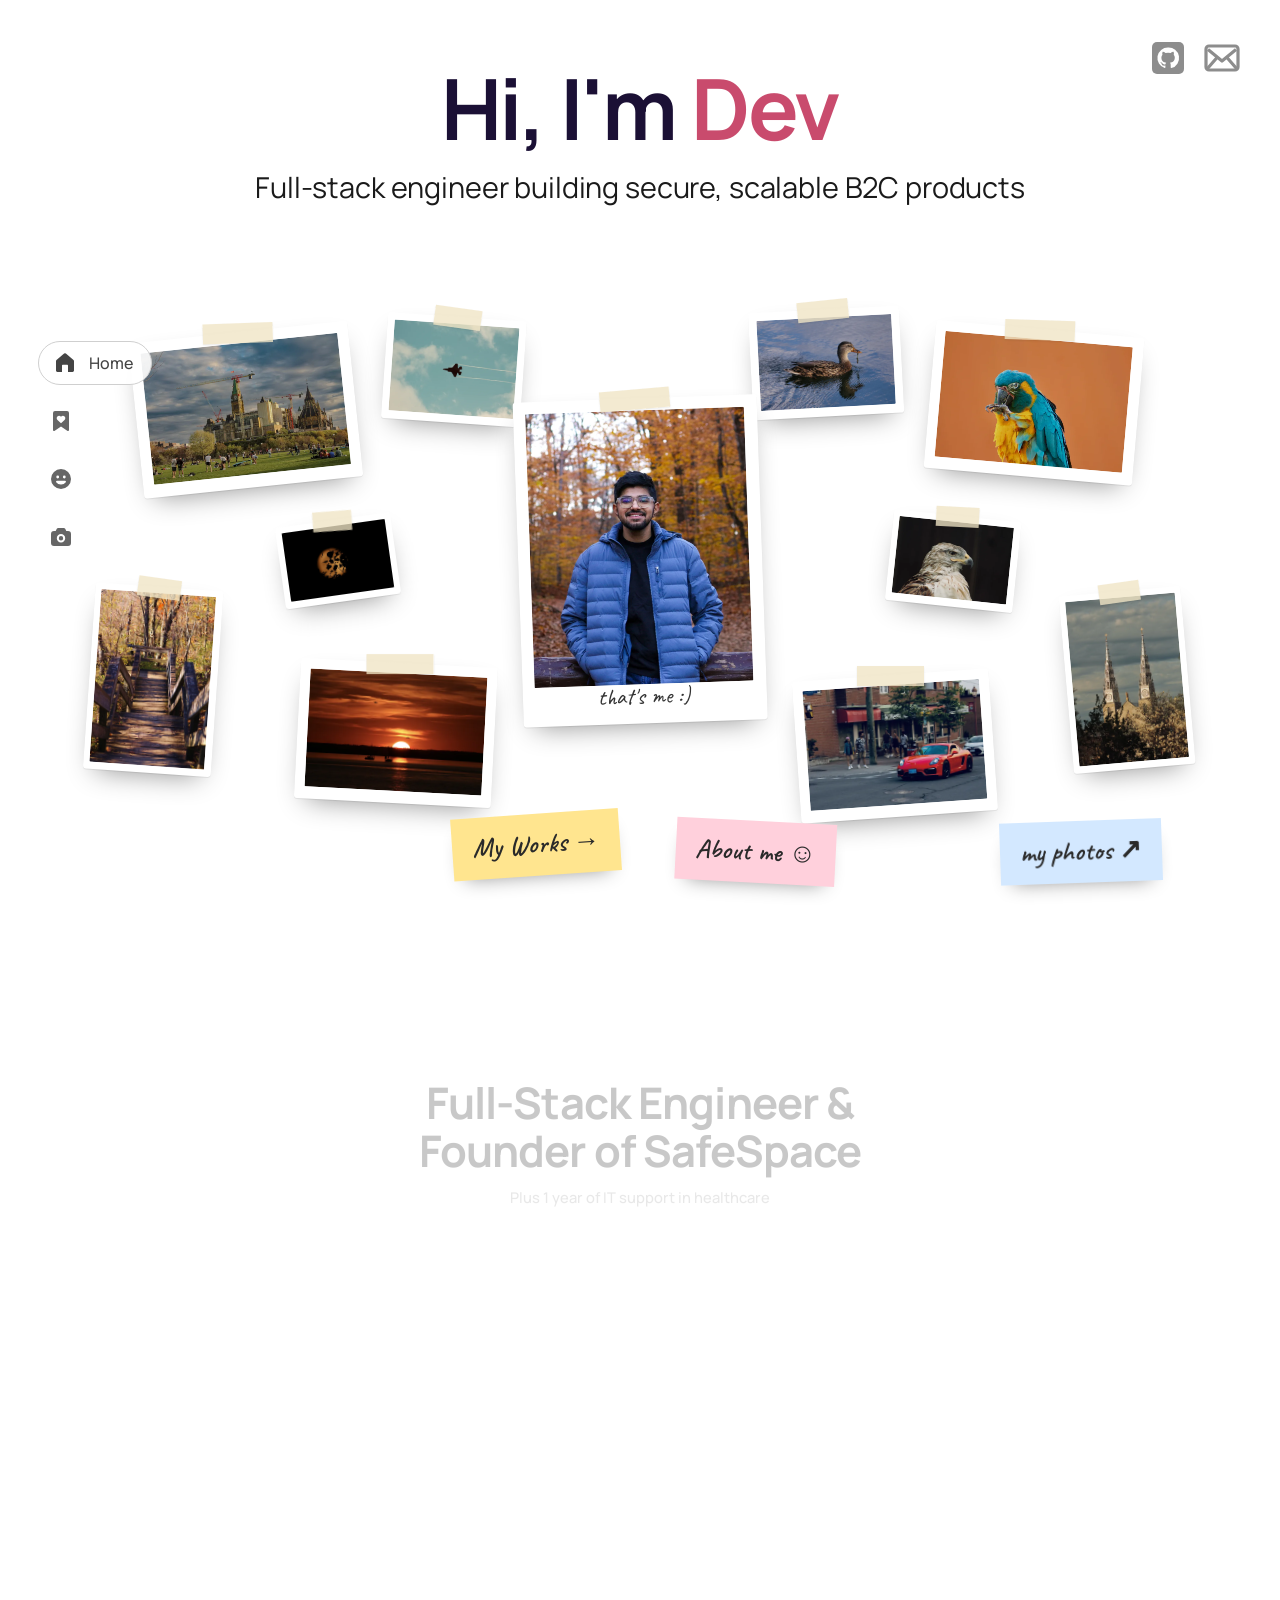
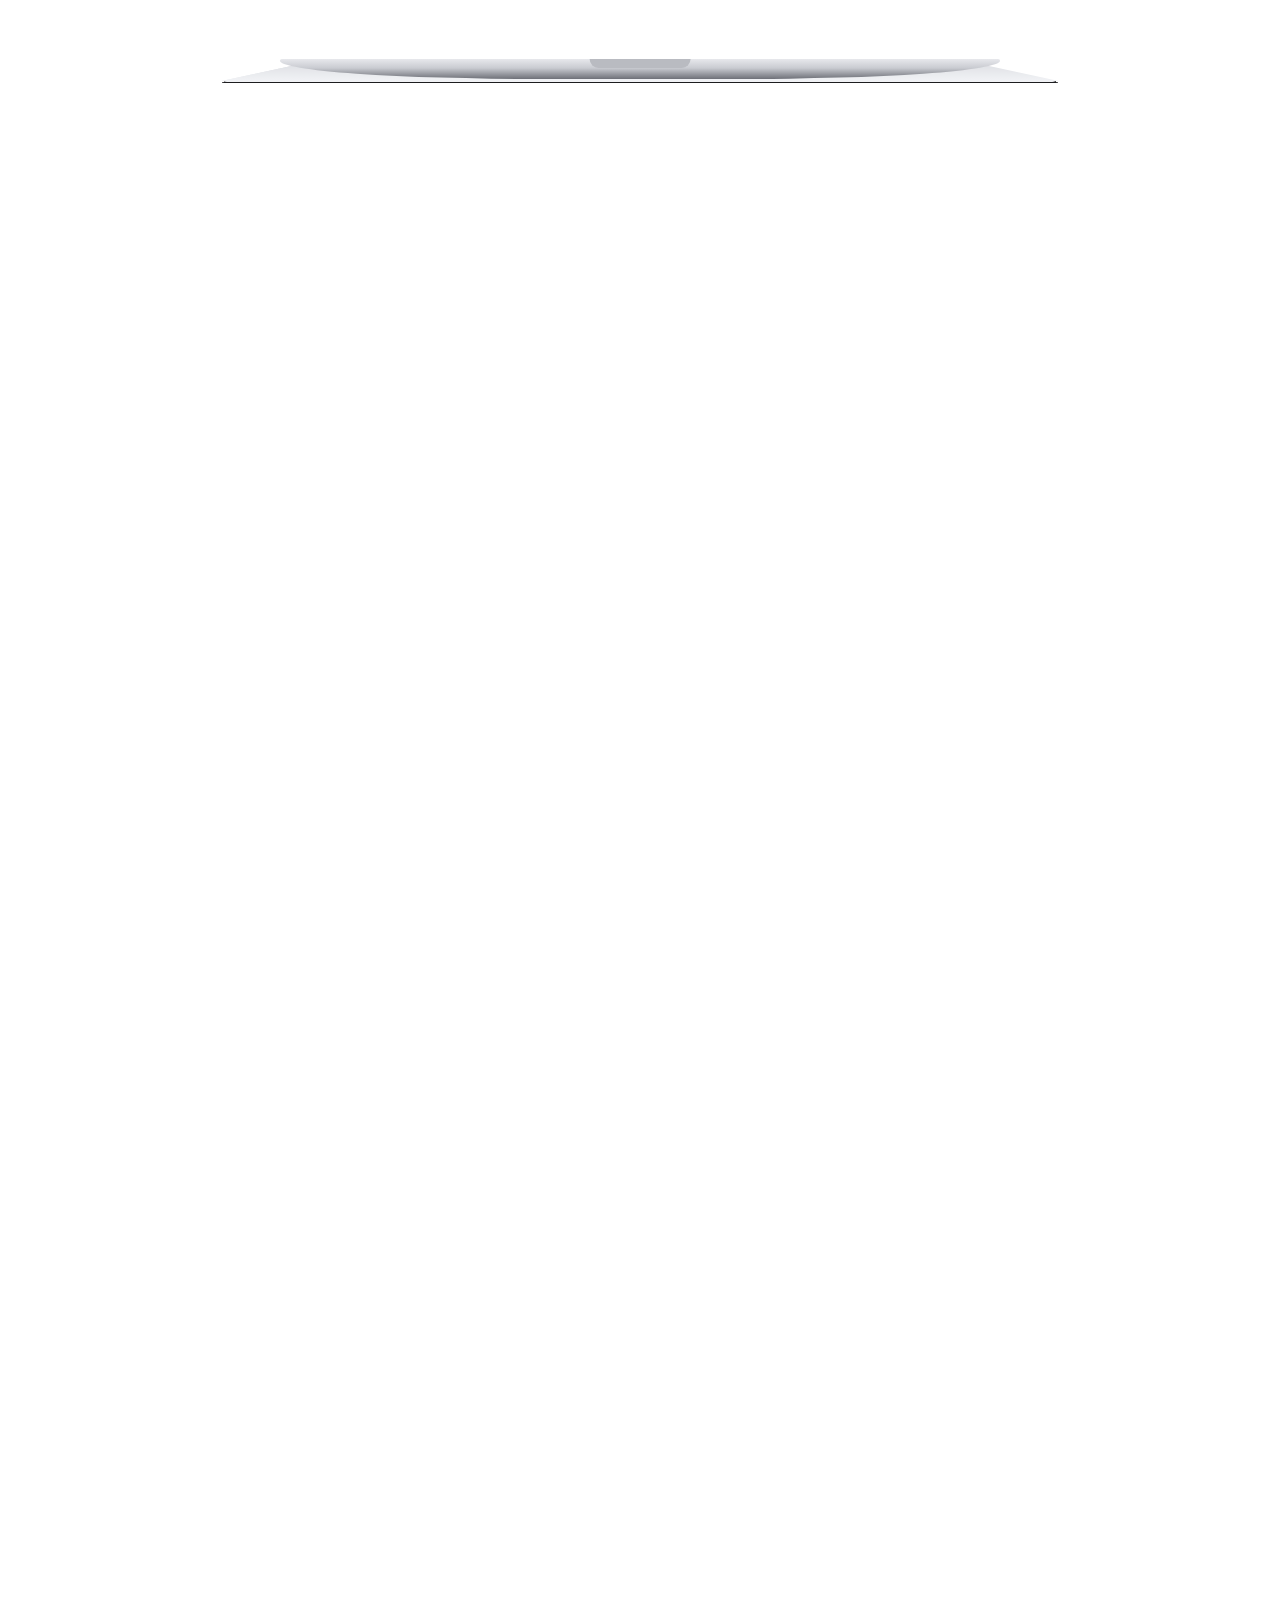
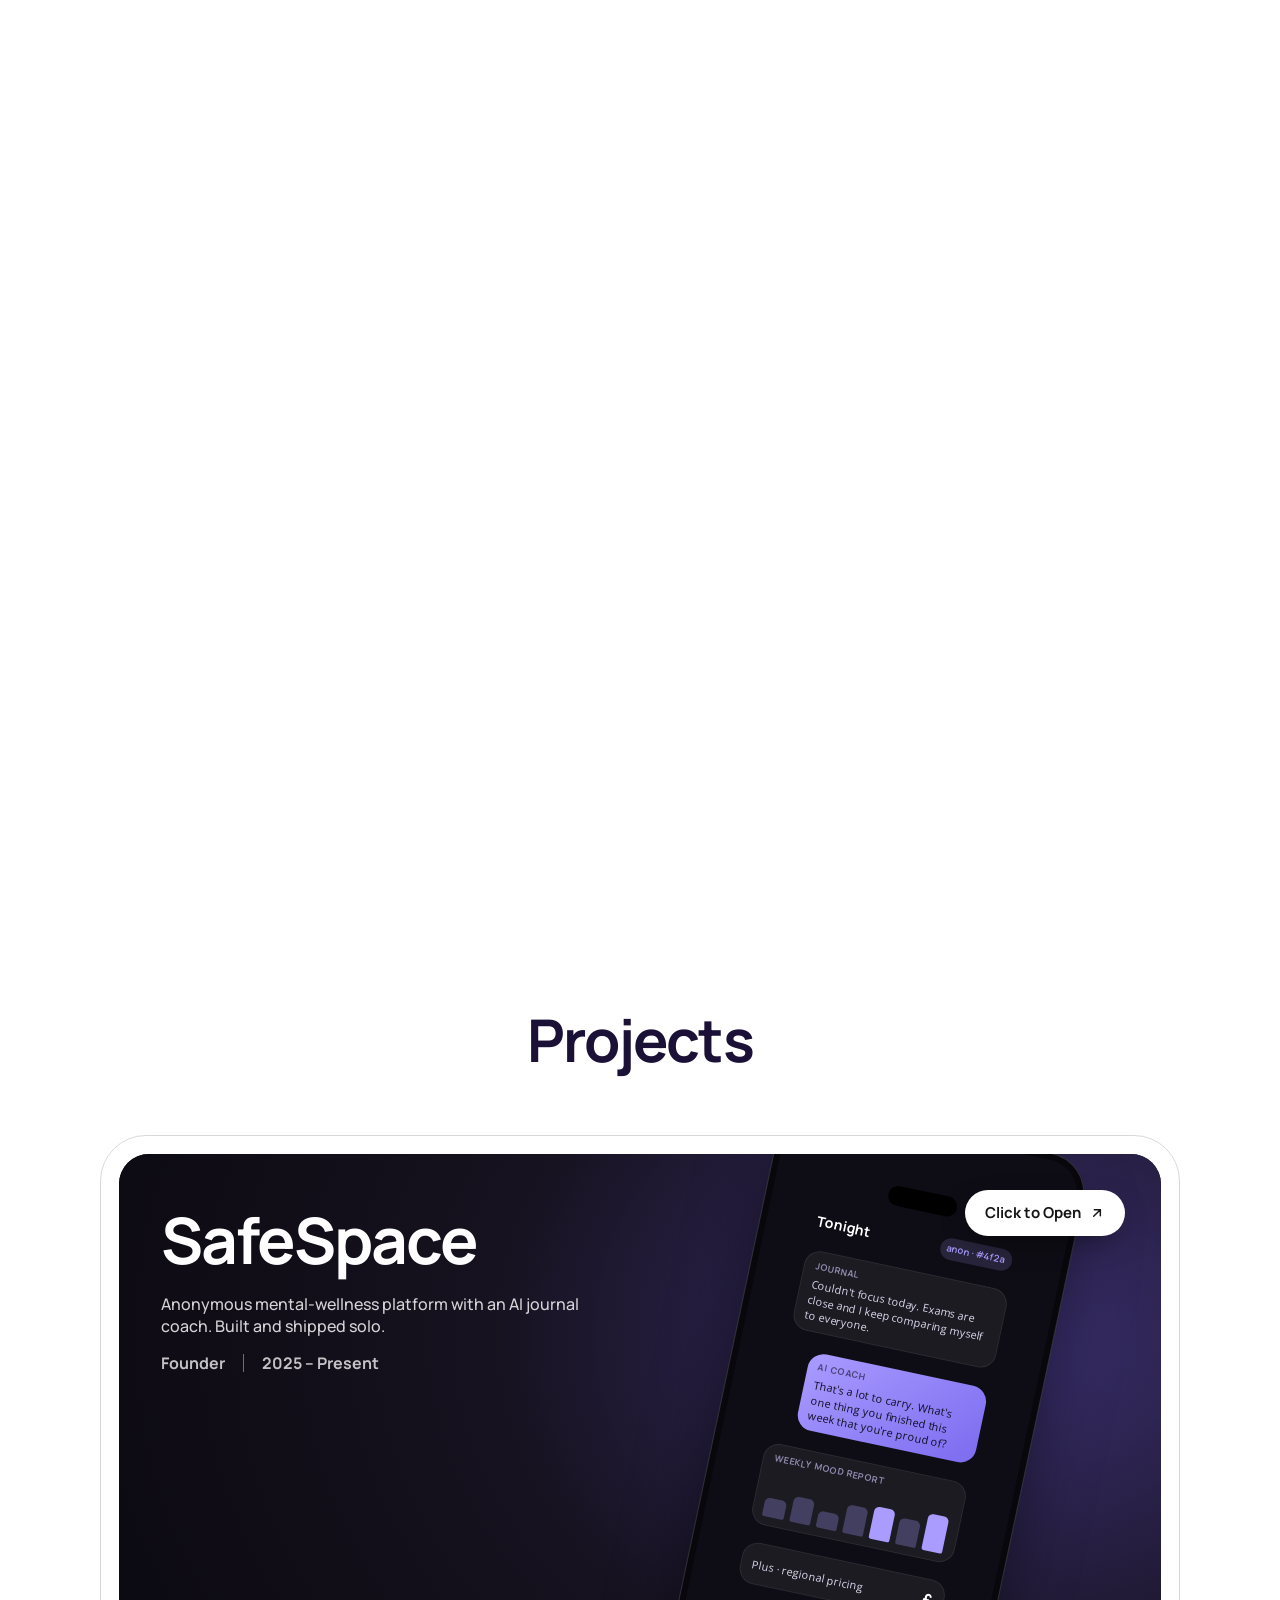
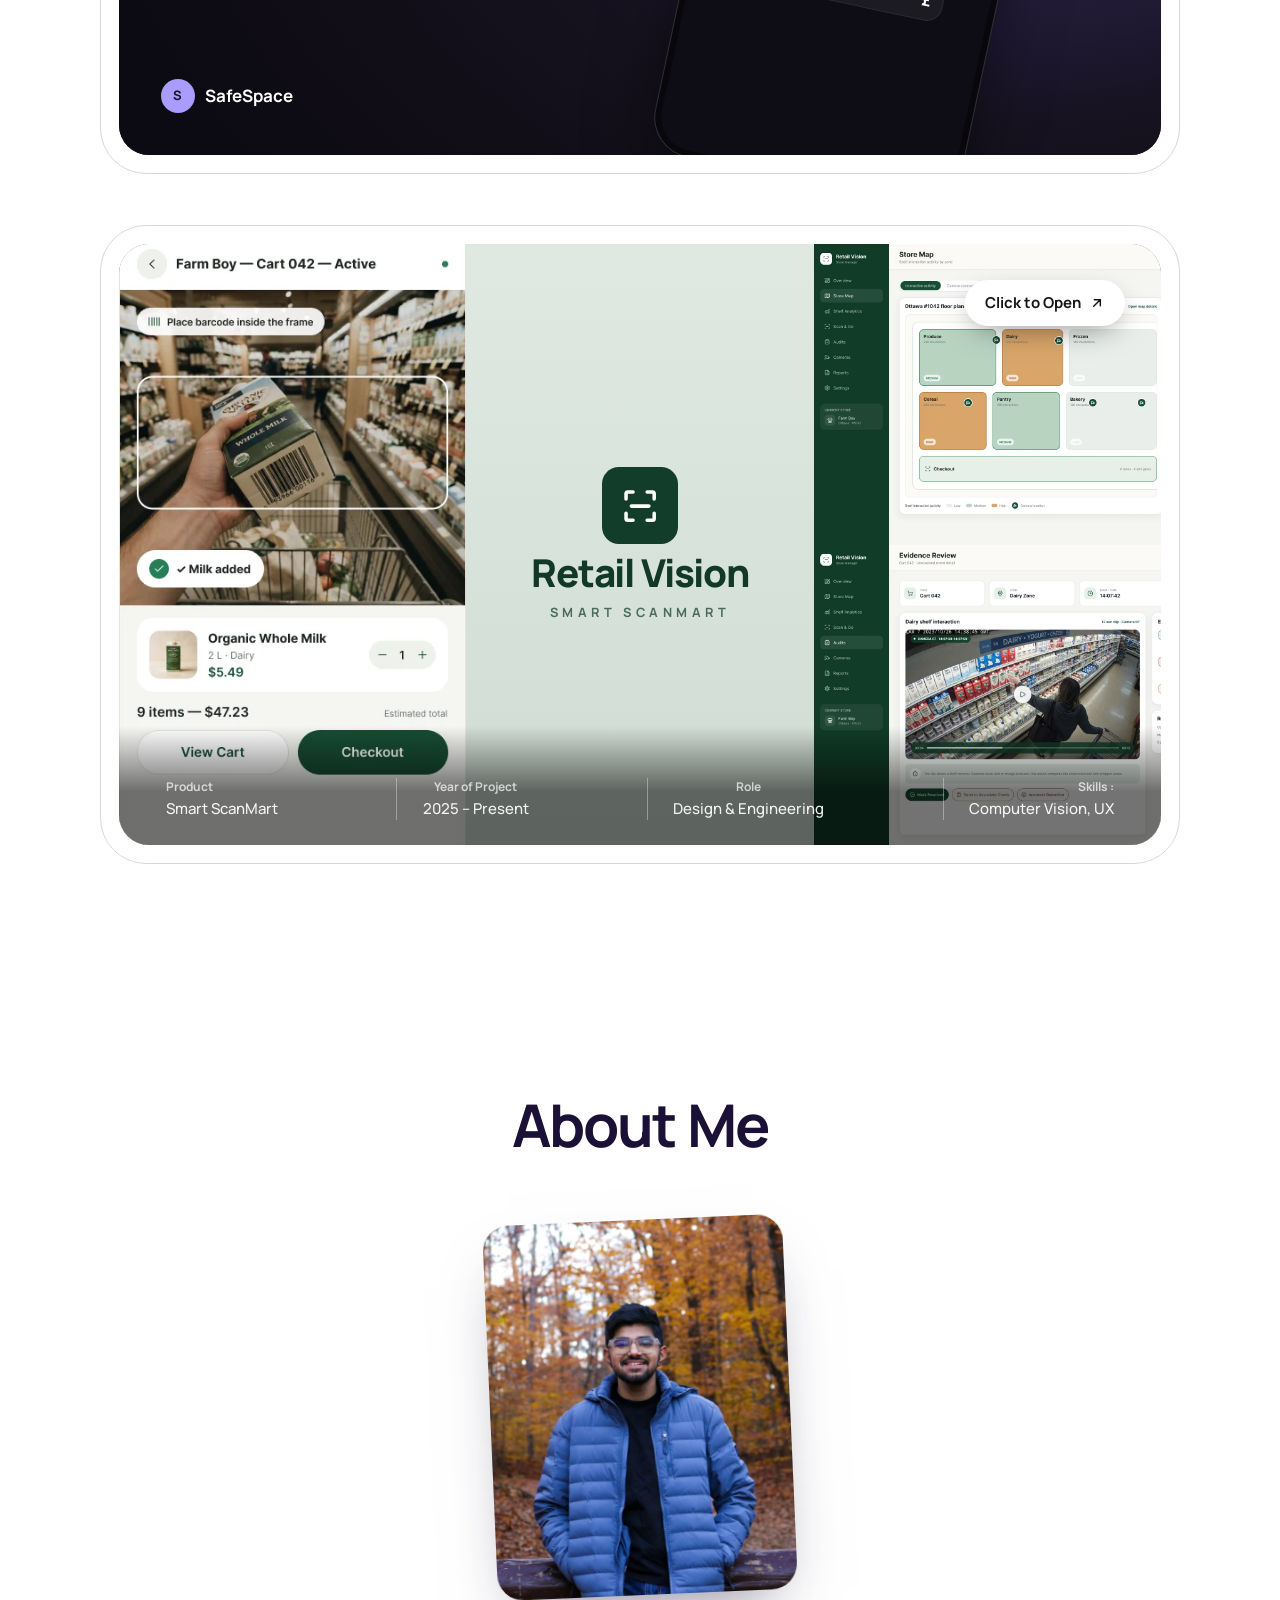
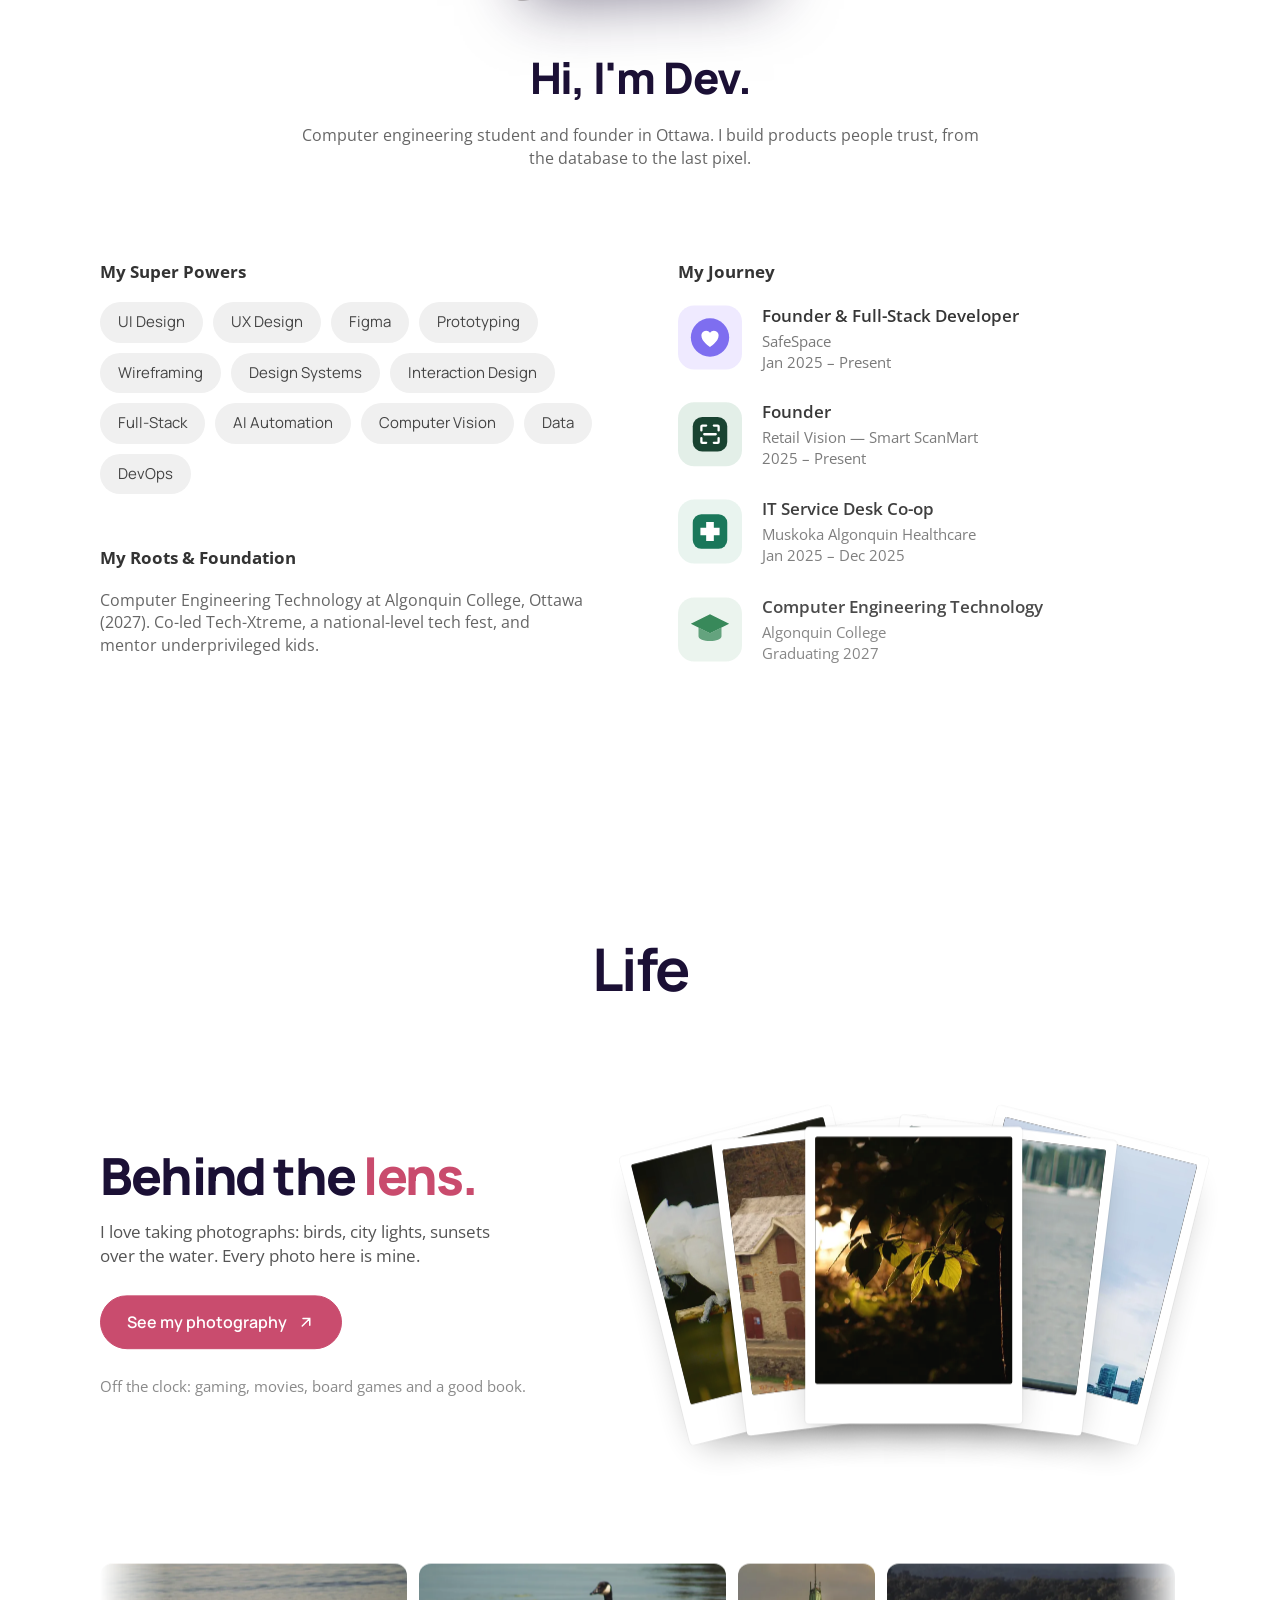
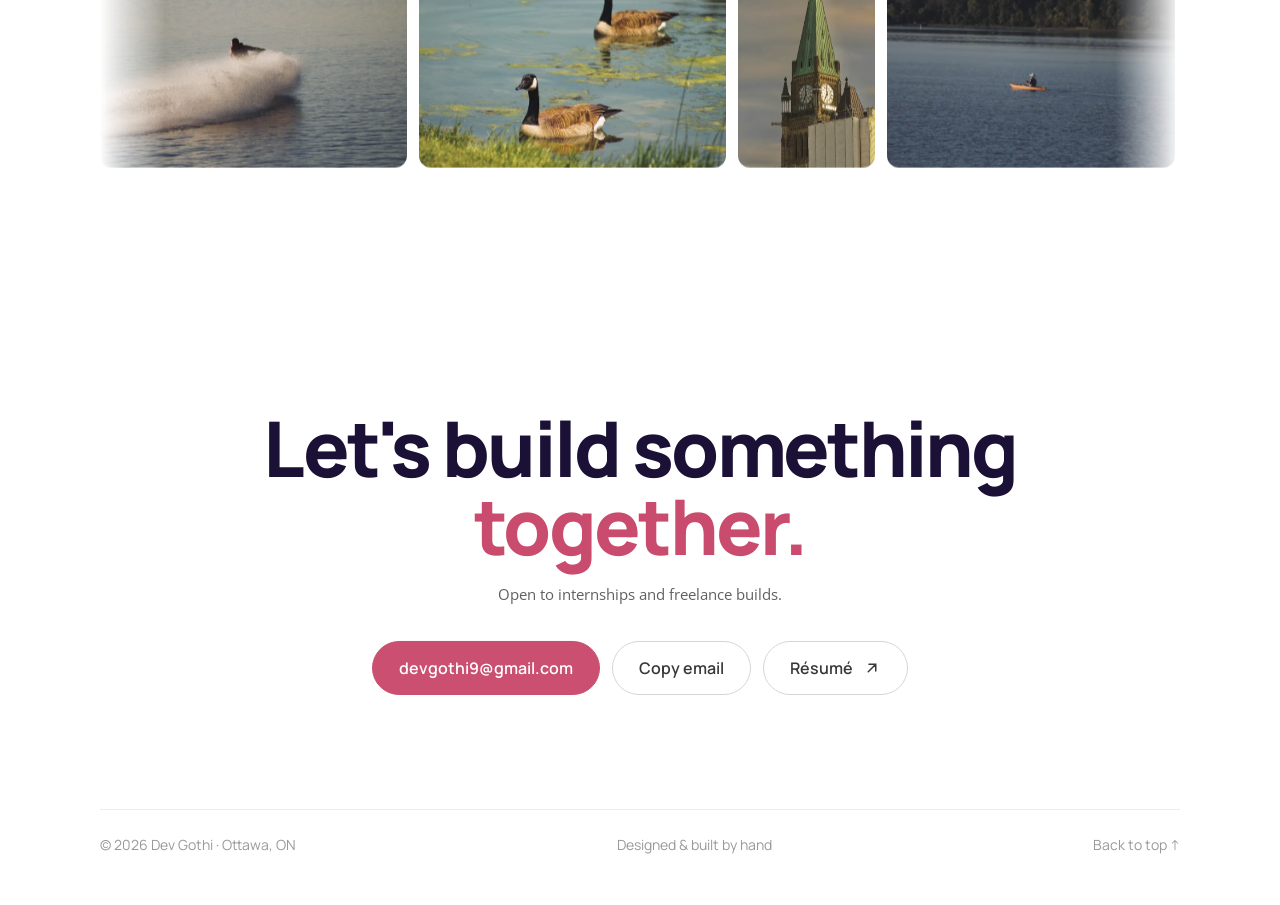
==== index.html @ c857bacd "Real photo wall hero, lightbox, About hover and updated skills - Replace the generated desk image wi" ====
<!doctype html>
<html lang="en" class="no-js">
<head>
  <meta charset="utf-8">
  <meta name="viewport" content="width=device-width, initial-scale=1">
  <title>Dev Gothi — Full-stack engineer & founder</title>
  <meta name="description" content="Hi, I'm Dev. Full-stack engineer and founder of SafeSpace, building secure, scalable B2C products. Computer Engineering at Algonquin College, Ottawa.">
  <meta name="theme-color" content="#ffffff">
  <meta property="og:title" content="Hi, I'm Dev — full-stack engineer & founder">
  <meta property="og:description" content="Founder of SafeSpace. Full-stack, AI automation & computer vision. Ottawa, ON.">
  <meta property="og:type" content="website">
  <link rel="icon" href="assets/favicon.svg" type="image/svg+xml">
  <link rel="preload" href="assets/fonts/manrope-latin-wght-normal.woff2" as="font" type="font/woff2" crossorigin>
  <link rel="stylesheet" href="assets/css/style.css">
  <script>document.documentElement.classList.replace('no-js', 'js');</script>
</head>
<body data-page="home">

<div class="curtain" aria-hidden="true"></div>

<!-- custom cursor -->
<div class="cursor" aria-hidden="true">
  <svg class="cursor__arrow" viewBox="0 0 30 30"><defs><linearGradient id="cg" x1="0" y1="0" x2="1" y2="1"><stop offset="0" stop-color="#ff3d8b"/><stop offset="1" stop-color="#b0105f"/></linearGradient></defs><path d="M2 2 L27 13 L15.5 15.5 L13 27 Z" fill="url(#cg)" stroke="#fff" stroke-width="1.4" stroke-linejoin="round"/></svg>
  <svg class="cursor__hand" viewBox="0 0 32 32"><path d="M11 3.5c1.3 0 2.3 1 2.3 2.3v8.1l.9-.1c.3-1.2 1.3-2 2.5-2 1.1 0 2 .7 2.4 1.7.4-.4 1-.6 1.6-.6 1.2 0 2.2.9 2.4 2.1.4-.2.8-.3 1.2-.3 1.4 0 2.5 1.1 2.5 2.5v5.6c0 4.4-3.6 8-8 8h-2.2c-2.6 0-5-1.3-6.5-3.4l-4.6-6.6c-.7-1-.5-2.4.5-3.1 1-.7 2.3-.6 3.1.3l1.2 1.3V5.8c0-1.3 1-2.3 2.2-2.3Z" fill="#e8336f" stroke="#fff" stroke-width="1.3" stroke-linejoin="round"/></svg>
  <span class="cursor__label">Click to Open</span>
</div>

<!-- sidebar nav -->
<nav class="side" aria-label="Sections">
  <a href="#home" class="side__item is-active" data-nav="home" aria-label="Home">
    <svg viewBox="0 0 24 24" fill="currentColor"><path d="M11.1 2.6a1.4 1.4 0 0 1 1.8 0l7.6 6.5c.3.3.5.7.5 1.1v9.4c0 .8-.7 1.4-1.4 1.4H15v-6.3c0-.6-.4-1-1-1h-4c-.6 0-1 .4-1 1V21H4.4c-.8 0-1.4-.6-1.4-1.4v-9.4c0-.4.2-.8.5-1.1l7.6-6.5Z"/></svg>
    <span class="side__label">Home</span>
  </a>
  <a href="#projects" class="side__item" data-nav="projects" aria-label="Projects">
    <svg viewBox="0 0 24 24" fill="currentColor"><path d="M6 2h12a2 2 0 0 1 2 2v17.2c0 .7-.8 1.1-1.4.7L12 17.4l-6.6 4.5c-.6.4-1.4 0-1.4-.7V4a2 2 0 0 1 2-2Zm6 12.3 3.5-3.3c1-1 1.1-2.6.1-3.5a2.4 2.4 0 0 0-3.4 0l-.2.2-.2-.2a2.4 2.4 0 0 0-3.4 0c-1 .9-.9 2.5.1 3.5l3.5 3.3Z"/></svg>
    <span class="side__label">Projects</span>
  </a>
  <a href="#about" class="side__item" data-nav="about" aria-label="About">
    <svg viewBox="0 0 24 24" fill="currentColor"><path d="M12 2a10 10 0 1 1 0 20 10 10 0 0 1 0-20Zm-3.3 6.6a1.4 1.4 0 1 0 0 2.8 1.4 1.4 0 0 0 0-2.8Zm6.6 0a1.4 1.4 0 1 0 0 2.8 1.4 1.4 0 0 0 0-2.8Zm-7.4 5.2a.9.9 0 0 0-.7 1.4A5.7 5.7 0 0 0 12 17.6a5.7 5.7 0 0 0 4.8-2.4.9.9 0 0 0-.7-1.4H7.9Z"/></svg>
    <span class="side__label">About</span>
  </a>
  <a href="#life" class="side__item" data-nav="life" aria-label="Life">
    <svg viewBox="0 0 24 24" fill="currentColor"><path d="M9.2 3h5.6c.6 0 1.1.3 1.4.8L17.3 6H19a3 3 0 0 1 3 3v9a3 3 0 0 1-3 3H5a3 3 0 0 1-3-3V9a3 3 0 0 1 3-3h1.7l1.1-2.2c.3-.5.8-.8 1.4-.8ZM12 9a4.2 4.2 0 1 0 0 8.4A4.2 4.2 0 0 0 12 9Zm0 2a2.2 2.2 0 1 1 0 4.4 2.2 2.2 0 0 1 0-4.4Z"/></svg>
    <span class="side__label">Life</span>
  </a>
</nav>

<!-- socials -->
<div class="socials">
  <a href="https://github.com/devgothi9" target="_blank" rel="noopener" aria-label="GitHub">
    <svg viewBox="0 0 36 36"><rect x="2" y="2" width="32" height="32" rx="5" fill="currentColor"/><path fill="#fff" d="M18 7.5a10.5 10.5 0 0 0-3.3 20.5c.5.1.7-.2.7-.5v-1.9c-2.9.6-3.5-1.2-3.5-1.2-.5-1.2-1.2-1.6-1.2-1.6-1-.7.1-.6.1-.6 1 .1 1.6 1.1 1.6 1.1.9 1.6 2.5 1.1 3.1.9.1-.7.4-1.1.7-1.4-2.3-.3-4.8-1.2-4.8-5.2 0-1.1.4-2.1 1.1-2.8-.1-.3-.5-1.4.1-2.9 0 0 .9-.3 2.9 1.1a10 10 0 0 1 5.2 0c2-1.4 2.9-1.1 2.9-1.1.6 1.5.2 2.6.1 2.9.7.7 1.1 1.7 1.1 2.8 0 4-2.5 4.9-4.8 5.2.4.3.7 1 .7 1.9v2.9c0 .3.2.6.7.5A10.5 10.5 0 0 0 18 7.5Z"/></svg>
  </a>
  <a href="mailto:devgothi9@gmail.com" aria-label="Email">
    <svg viewBox="0 0 36 36"><rect x="2" y="6" width="32" height="24" rx="3" fill="none" stroke="currentColor" stroke-width="3.2"/><path d="M4 9.5 18 21 32 9.5" fill="none" stroke="currentColor" stroke-width="3.2" stroke-linejoin="round"/><path d="M3.5 28.5 13.5 17M32.5 28.5 22.5 17" stroke="currentColor" stroke-width="3.2"/></svg>
  </a>
</div>

<main>

  <!-- ================= HOME ================= -->
  <section class="hero" id="home" data-section="home">
    <h1 class="hero__title" data-hero><span class="hero__word">Hi,</span> <span class="hero__word">I'm</span> <span class="hero__word pink">Dev</span></h1>
    <p class="hero__sub" data-hero-sub>Full-stack engineer building secure, scalable B2C products</p>

    <div class="wall" data-wall aria-label="My photographs">
      <div class="print print--me" style="--x:50;--y:48;--w:21;--r:-2deg;--mx:50;--my:46;--mw:50" data-depth="0.3"><a class="print__card" href="#about" data-open="About me" aria-label="About me"><img src="assets/me/dev.webp" alt="Dev Gothi" width="800" height="1000"><span class="print__caption">that's me :)</span></a></div>
      <div class="print" style="--x:16;--y:25;--w:19;--r:-6deg;--mx:22;--my:13;--mw:40" data-depth="0.6"><button class="print__card" type="button" data-photo="1536" data-open="View photo" aria-label="View photograph"><img src="assets/photos/sm/1536.webp" alt="Photograph by Dev" width="720" height="480"></button></div>
      <div class="print" style="--x:84;--y:24;--w:18;--r:5deg;--mx:78;--my:15;--mw:38" data-depth="0.8"><button class="print__card" type="button" data-photo="4901" data-open="View photo" aria-label="View photograph"><img src="assets/photos/sm/4901.webp" alt="Photograph by Dev" width="720" height="480"></button></div>
      <div class="print print--desk" style="--x:8;--y:66;--w:11;--r:4deg" data-depth="0.5"><button class="print__card" type="button" data-photo="3636" data-open="View photo" aria-label="View photograph"><img src="assets/photos/sm/3636.webp" alt="Photograph by Dev" width="480" height="720"></button></div>
      <div class="print" style="--x:29;--y:74;--w:17;--r:3deg;--mx:24;--my:78;--mw:40" data-depth="0.9"><button class="print__card" type="button" data-photo="3014" data-open="View photo" aria-label="View photograph"><img src="assets/photos/sm/3014.webp" alt="Photograph by Dev" width="720" height="480"></button></div>
      <div class="print" style="--x:72;--y:76;--w:17;--r:-4deg;--mx:76;--my:80;--mw:40" data-depth="0.7"><button class="print__card" type="button" data-photo="2810" data-open="View photo" aria-label="View photograph"><img src="assets/photos/sm/2810.webp" alt="Photograph by Dev" width="720" height="489"></button></div>
      <div class="print print--desk" style="--x:92;--y:66;--w:10.5;--r:-5deg" data-depth="0.4"><button class="print__card" type="button" data-photo="2348" data-open="View photo" aria-label="View photograph"><img src="assets/photos/sm/2348.webp" alt="Photograph by Dev" width="480" height="720"></button></div>
      <div class="print print--desk" style="--x:34;--y:19;--w:12;--r:4deg" data-depth="1.0"><button class="print__card" type="button" data-photo="4272" data-open="View photo" aria-label="View photograph"><img src="assets/photos/sm/4272.webp" alt="Photograph by Dev" width="720" height="524"></button></div>
      <div class="print print--desk" style="--x:66;--y:18;--w:13;--r:-3deg" data-depth="0.6"><button class="print__card" type="button" data-photo="2402" data-open="View photo" aria-label="View photograph"><img src="assets/photos/sm/2402.webp" alt="Photograph by Dev" width="720" height="480"></button></div>
      <div class="print print--desk" style="--x:24;--y:48;--w:10;--r:-8deg" data-depth="1.2"><button class="print__card" type="button" data-photo="moon" data-open="View photo" aria-label="View photograph"><img src="assets/photos/sm/moon.webp" alt="Photograph by Dev" width="720" height="480"></button></div>
      <div class="print print--desk" style="--x:77;--y:48;--w:11;--r:6deg" data-depth="1.1"><button class="print__card" type="button" data-photo="4810" data-open="View photo" aria-label="View photograph"><img src="assets/photos/sm/4810.webp" alt="Photograph by Dev" width="720" height="480"></button></div>
      <a class="note note--yellow" href="#projects" style="--x:41;--y:91;--r:-4deg;--mx:27;--my:96" data-depth="1.3" data-open="My Works">My Works →</a>
      <a class="note note--pink" href="#about" style="--x:60;--y:92;--r:3deg;--mx:73;--my:97" data-depth="1.4" data-open="About me">About me ☺</a>
      <a class="note note--blue note--desk" href="#life" style="--x:88;--y:92;--r:-2deg" data-depth="1.2" data-open="My photography">my photos ↗</a>
    </div>
  </section>

  <!-- ================= LAPTOP INTRO ================= -->
  <section class="intro" data-intro>
    <div class="intro__text">
      <h2 class="intro__title" data-intro-title>Full-Stack Engineer &amp;<br>Founder of SafeSpace</h2>
      <p class="intro__sub" data-intro-sub>Plus 1 year of IT support in healthcare</p>
    </div>
    <div class="laptop-wrap"><div class="laptop" data-laptop>
      <div class="laptop__lid" data-lid>
        <div class="laptop__screen">
          <div class="lscreen">
            <div class="lscreen__bar"><i></i><i></i><i></i><span>devgothi — projects</span></div>
            <a class="lscreen__tile lscreen__tile--ss" href="#safespace" data-case="safespace" data-fly data-open><b>SafeSpace</b><small>Anonymous wellness</small></a>
            <a class="lscreen__tile lscreen__tile--rv" href="#retail-vision" data-case="retail-vision" data-fly data-open><b>Retail Vision</b><small>Checkout without lines</small></a>
          </div>
        </div>
      </div>
      <div class="laptop__base"></div>
    </div></div>
  </section>

  <!-- ================= PROJECTS ================= -->
  <section class="section wrap" id="projects" data-section="projects" style="padding-top:clamp(40px,5vw,70px)">
    <h2 class="title" data-reveal>Projects</h2>
    <div class="projects">

      <div class="sleeve">
        <a class="card" href="#safespace" data-case="safespace" data-open>
          <div class="card__visual ss">
            <div class="ss__phone">
              <div class="ss__notch"></div>
              <div class="ss__hdr"><b>Tonight</b><span class="ss__anon">anon · #4f2a</span></div>
              <div class="ss__card"><small>Journal</small>Couldn't focus today. Exams are close and I keep comparing myself to everyone.</div>
              <div class="ss__card ss__bubble"><small>AI coach</small>That's a lot to carry. What's one thing you finished this week that you're proud of?</div>
              <div class="ss__card"><small>Weekly mood report</small>
                <div class="ss__bars"><i style="--h:40%"></i><i style="--h:55%"></i><i style="--h:35%"></i><i style="--h:62%"></i><i style="--h:70%" class="is-hi"></i><i style="--h:58%"></i><i style="--h:80%" class="is-hi"></i></div>
              </div>
              <div class="ss__card ss__price"><span>Plus · regional pricing</span><b data-currency="$,€,£,₹,¥,A$,C$,R$">$</b></div>
            </div>
          </div>
          <div class="card__text">
            <h3 class="card__name">SafeSpace</h3>
            <p class="card__desc">Anonymous mental-wellness platform with an AI journal coach. Built and shipped solo.</p>
            <div class="card__inside"><span>Founder</span><i></i><span>2025 – Present</span></div>
          </div>
          <div class="card__logo"><b style="background:#a99bff;color:#15121f">S</b>SafeSpace</div>
          <span class="card__open">Click to Open <svg viewBox="0 0 24 24" fill="none" stroke="currentColor" stroke-width="2.2" stroke-linecap="round"><path d="M7 17 17 7M8 7h9v9"/></svg></span>
        </a>
      </div>

      <div class="sleeve">
        <a class="card" href="#retail-vision" data-case="retail-vision" data-open>
          <div class="card__visual rv-collage">
            <div class="rv-collage__l"><img src="assets/work/rv-scanner.webp" alt="" width="390" height="844" loading="lazy"></div>
            <div class="rv-collage__c">
              <div class="rv-mark">
                <b><svg viewBox="0 0 24 24" fill="none" stroke="#fff" stroke-width="2" stroke-linecap="round"><path d="M4 8V5a1 1 0 0 1 1-1h3M16 4h3a1 1 0 0 1 1 1v3M20 16v3a1 1 0 0 1-1 1h-3M8 20H5a1 1 0 0 1-1-1v-3M7 12h10"/></svg></b>
                <span>Retail Vision</span>
                <em>Smart ScanMart</em>
              </div>
            </div>
            <div class="rv-collage__r">
              <div><img src="assets/work/rv-map.webp" alt="" width="1440" height="960" loading="lazy"></div>
              <div><img src="assets/work/rv-evidence.webp" alt="" width="1440" height="960" loading="lazy"></div>
            </div>
          </div>
          <div class="card__meta">
            <div><small>Product</small><span>Smart ScanMart</span></div>
            <div><small>Year of Project</small><span>2025 – Present</span></div>
            <div><small>Role</small><span>Design &amp; Engineering</span></div>
            <div><small>Skills :</small><span>Computer Vision, UX</span></div>
          </div>
          <span class="card__open">Click to Open <svg viewBox="0 0 24 24" fill="none" stroke="currentColor" stroke-width="2.2" stroke-linecap="round"><path d="M7 17 17 7M8 7h9v9"/></svg></span>
        </a>
      </div>

    </div>
  </section>

  <!-- ================= ABOUT ================= -->
  <section class="section wrap" id="about" data-section="about">
    <h2 class="title" data-reveal>About Me</h2>
    <div class="me-wrap" data-reveal>
      <figure class="me" data-tilt>
        <img src="assets/me/dev.webp" alt="Dev Gothi smiling in an autumn forest" width="800" height="1000" loading="lazy">
        <span class="me__glare" aria-hidden="true"></span>
      </figure>
      <span class="me__tag me__tag--1" aria-hidden="true">Founder</span>
      <span class="me__tag me__tag--2" aria-hidden="true">Photographer</span>
      <span class="me__tag me__tag--3" aria-hidden="true">Ottawa, ON</span>
      <span class="me__tag me__tag--4" aria-hidden="true">UI/UX nerd</span>
    </div>
    <h3 class="about__hi" data-reveal>Hi, I'm Dev.</h3>
    <p class="about__lead" data-reveal>Computer engineering student and founder in Ottawa. I build products people trust, from the database to the last pixel.</p>

    <div class="about__cols">
      <div>
        <h4 class="about__h" data-reveal>My Super Powers</h4>
        <div class="chips" data-reveal>
          <span class="chip">UI Design</span><span class="chip">UX Design</span><span class="chip">Figma</span>
          <span class="chip">Prototyping</span><span class="chip">Wireframing</span><span class="chip">Design Systems</span>
          <span class="chip">Interaction Design</span><span class="chip">Full-Stack</span><span class="chip">AI Automation</span>
          <span class="chip">Computer Vision</span><span class="chip">Data</span><span class="chip">DevOps</span>
        </div>
        <h4 class="about__h" data-reveal>My Roots &amp; Foundation</h4>
        <p class="about__p" data-reveal>Computer Engineering Technology at Algonquin College, Ottawa (2027). Co-led Tech-Xtreme, a national-level tech fest, and mentor underprivileged kids.</p>
      </div>
      <div>
        <h4 class="about__h" data-reveal>My Journey</h4>
        <div class="journey">
          <div class="journey__item" data-reveal>
            <span class="journey__logo" style="background:#efeaff"><svg viewBox="0 0 48 48"><circle cx="24" cy="24" r="20" fill="#7c6cf0"/><path d="M24 34s-9-5.6-9-12a5 5 0 0 1 9-3 5 5 0 0 1 9 3c0 6.4-9 12-9 12Z" fill="#fff"/></svg></span>
            <div><h3>Founder &amp; Full-Stack Developer</h3><p>SafeSpace<br>Jan 2025 – Present</p></div>
          </div>
          <div class="journey__item" data-reveal>
            <span class="journey__logo" style="background:#e3efe8"><svg viewBox="0 0 48 48"><rect x="6" y="6" width="36" height="36" rx="10" fill="#123d2b"/><path d="M15 20v-4a1 1 0 0 1 1-1h4M28 15h4a1 1 0 0 1 1 1v4M33 28v4a1 1 0 0 1-1 1h-4M20 33h-4a1 1 0 0 1-1-1v-4M18 24h12" fill="none" stroke="#fff" stroke-width="2.4" stroke-linecap="round"/></svg></span>
            <div><h3>Founder</h3><p>Retail Vision — Smart ScanMart<br>2025 – Present</p></div>
          </div>
          <div class="journey__item" data-reveal>
            <span class="journey__logo" style="background:#e8f4ee"><svg viewBox="0 0 48 48"><rect x="6" y="6" width="36" height="36" rx="9" fill="#0b6e4f"/><path d="M20 14h8v6h6v8h-6v6h-8v-6h-6v-8h6z" fill="#fff"/></svg></span>
            <div><h3>IT Service Desk Co-op</h3><p>Muskoka Algonquin Healthcare<br>Jan 2025 – Dec 2025</p></div>
          </div>
          <div class="journey__item" data-reveal>
            <span class="journey__logo" style="background:#e9f3ec"><svg viewBox="0 0 48 48"><path d="M24 8 44 18 24 28 4 18Z" fill="#1f7a45"/><path d="M12 22v9c0 3 5.4 5 12 5s12-2 12-5v-9l-12 6Z" fill="#1f7a45" opacity=".75"/></svg></span>
            <div><h3>Computer Engineering Technology</h3><p>Algonquin College<br>Graduating 2027</p></div>
          </div>
        </div>
      </div>
    </div>
  </section>

  <!-- ================= LIFE ================= -->
  <section class="section wrap" id="life" data-section="life">
    <h2 class="title" data-reveal>Life</h2>
    <div class="life">
      <div class="life__text">
        <h3 class="life__h" data-reveal>Behind the <span class="pink">lens.</span></h3>
        <p class="life__p" data-reveal>I love taking photographs: birds, city lights, sunsets over the water. Every photo here is mine.</p>
        <div data-reveal><a class="btn btn--pink" href="https://devphotography.vercel.app/" target="_blank" rel="noopener">See my photography <svg viewBox="0 0 24 24" fill="none" stroke="currentColor" stroke-width="2" stroke-linecap="round"><path d="M7 17 17 7M8 7h9v9"/></svg></a></div>
        <p class="life__also" data-reveal>Off the clock: gaming, movies, board games and a good book.</p>
      </div>
      <div class="polaroids" data-reveal>
        <button class="pol" type="button" style="--i:-2" data-photo="4919" data-open="View photo" aria-label="View photograph"><span class="frame"><img src="assets/photos/sm/4919.webp" alt="Photograph by Dev" loading="lazy"></span></button>
        <button class="pol" type="button" style="--i:-1" data-photo="2364" data-open="View photo" aria-label="View photograph"><span class="frame"><img src="assets/photos/sm/2364.webp" alt="Photograph by Dev" loading="lazy"></span></button>
        <button class="pol" type="button" style="--i:2" data-photo="3277" data-open="View photo" aria-label="View photograph"><span class="frame"><img src="assets/photos/sm/3277.webp" alt="Photograph by Dev" loading="lazy"></span></button>
        <button class="pol" type="button" style="--i:1" data-photo="4385" data-open="View photo" aria-label="View photograph"><span class="frame"><img src="assets/photos/sm/4385.webp" alt="Photograph by Dev" loading="lazy"></span></button>
        <button class="pol" type="button" style="--i:0" data-photo="2690" data-open="View photo" aria-label="View photograph"><span class="frame"><img src="assets/photos/sm/2690.webp" alt="Photograph by Dev" loading="lazy"></span></button>
      </div>
    </div>
    <div class="strip" data-reveal aria-label="More of my photographs">
      <div class="strip__track">
        <div class="strip__group">
          <button class="strip__item" type="button" data-photo="2940" data-open="View photo" aria-label="View photograph"><img src="assets/photos/sm/2940.webp" alt="Photograph by Dev" width="720" height="480" loading="lazy"></button>
          <button class="strip__item" type="button" data-photo="1585" data-open="View photo" aria-label="View photograph"><img src="assets/photos/sm/1585.webp" alt="Photograph by Dev" width="720" height="480" loading="lazy"></button>
          <button class="strip__item" type="button" data-photo="2346" data-open="View photo" aria-label="View photograph"><img src="assets/photos/sm/2346.webp" alt="Photograph by Dev" width="480" height="720" loading="lazy"></button>
          <button class="strip__item" type="button" data-photo="2895" data-open="View photo" aria-label="View photograph"><img src="assets/photos/sm/2895.webp" alt="Photograph by Dev" width="720" height="512" loading="lazy"></button>
          <button class="strip__item" type="button" data-photo="0806" data-open="View photo" aria-label="View photograph"><img src="assets/photos/sm/0806.webp" alt="Photograph by Dev" width="410" height="720" loading="lazy"></button>
          <button class="strip__item" type="button" data-photo="2427" data-open="View photo" aria-label="View photograph"><img src="assets/photos/sm/2427.webp" alt="Photograph by Dev" width="720" height="467" loading="lazy"></button>
          <button class="strip__item" type="button" data-photo="bird" data-open="View photo" aria-label="View photograph"><img src="assets/photos/sm/bird.webp" alt="Photograph by Dev" width="720" height="459" loading="lazy"></button>
          <button class="strip__item" type="button" data-photo="4406" data-open="View photo" aria-label="View photograph"><img src="assets/photos/sm/4406.webp" alt="Photograph by Dev" width="720" height="480" loading="lazy"></button>
          <button class="strip__item" type="button" data-photo="2680" data-open="View photo" aria-label="View photograph"><img src="assets/photos/sm/2680.webp" alt="Photograph by Dev" width="720" height="480" loading="lazy"></button>
          <button class="strip__item" type="button" data-photo="4347" data-open="View photo" aria-label="View photograph"><img src="assets/photos/sm/4347.webp" alt="Photograph by Dev" width="720" height="479" loading="lazy"></button>
          <button class="strip__item" type="button" data-photo="2929" data-open="View photo" aria-label="View photograph"><img src="assets/photos/sm/2929.webp" alt="Photograph by Dev" width="720" height="462" loading="lazy"></button>
          <button class="strip__item" type="button" data-photo="3736" data-open="View photo" aria-label="View photograph"><img src="assets/photos/sm/3736.webp" alt="Photograph by Dev" width="720" height="480" loading="lazy"></button>
          <button class="strip__item" type="button" data-photo="4415" data-open="View photo" aria-label="View photograph"><img src="assets/photos/sm/4415.webp" alt="Photograph by Dev" width="720" height="480" loading="lazy"></button>
          <button class="strip__item" type="button" data-photo="0808" data-open="View photo" aria-label="View photograph"><img src="assets/photos/sm/0808.webp" alt="Photograph by Dev" width="403" height="720" loading="lazy"></button>
          <button class="strip__item" type="button" data-photo="1245" data-open="View photo" aria-label="View photograph"><img src="assets/photos/sm/1245.webp" alt="Photograph by Dev" width="720" height="480" loading="lazy"></button>
          <button class="strip__item" type="button" data-photo="2897" data-open="View photo" aria-label="View photograph"><img src="assets/photos/sm/2897.webp" alt="Photograph by Dev" width="720" height="480" loading="lazy"></button>
          <button class="strip__item" type="button" data-photo="2395" data-open="View photo" aria-label="View photograph"><img src="assets/photos/sm/2395.webp" alt="Photograph by Dev" width="720" height="480" loading="lazy"></button>
          <button class="strip__item" type="button" data-photo="2718" data-open="View photo" aria-label="View photograph"><img src="assets/photos/sm/2718.webp" alt="Photograph by Dev" width="720" height="480" loading="lazy"></button>
        </div>
      </div>
    </div>
  </section>

  <!-- ================= CONTACT ================= -->
  <section class="contact wrap" id="contact">
    <h2 class="contact__big" data-reveal>Let's build something <span class="pink">together.</span></h2>
    <p class="contact__p" data-reveal>Open to internships and freelance builds.</p>
    <div class="contact__btns" data-reveal>
      <a class="btn btn--pink" href="mailto:devgothi9@gmail.com">devgothi9@gmail.com</a>
      <button class="btn" type="button" data-copy="devgothi9@gmail.com">Copy email</button>
      <a class="btn" href="assets/DevGothi_Resume.pdf" target="_blank" rel="noopener">Résumé <svg viewBox="0 0 24 24" fill="none" stroke="currentColor" stroke-width="2" stroke-linecap="round"><path d="M7 17 17 7M8 7h9v9"/></svg></a>
    </div>
    <footer class="footer">
      <span>© 2026 Dev Gothi · Ottawa, ON</span>
      <span>Designed &amp; built by hand</span>
      <a href="#home">Back to top ↑</a>
    </footer>
  </section>

</main>

<!-- ================= PHOTO LIGHTBOX ================= -->
<div class="lb" id="lightbox" role="dialog" aria-modal="true" aria-label="Photograph" hidden>
  <button class="lb__btn lb__close" type="button" data-lb-close aria-label="Close"><svg viewBox="0 0 24 24" fill="none" stroke="currentColor" stroke-width="2.2" stroke-linecap="round"><path d="M6 6l12 12M18 6 6 18"/></svg></button>
  <button class="lb__btn lb__prev" type="button" data-lb-prev aria-label="Previous photo"><svg viewBox="0 0 24 24" fill="none" stroke="currentColor" stroke-width="2.2" stroke-linecap="round"><path d="M15 6l-6 6 6 6"/></svg></button>
  <figure class="lb__fig"><img class="lb__img" alt="Photograph by Dev"><figcaption class="lb__cap"><span>Photo by Dev Gothi</span><span data-lb-count></span></figcaption></figure>
  <button class="lb__btn lb__next" type="button" data-lb-next aria-label="Next photo"><svg viewBox="0 0 24 24" fill="none" stroke="currentColor" stroke-width="2.2" stroke-linecap="round"><path d="M9 6l6 6-6 6"/></svg></button>
</div>

<!-- ================= CASE STUDY (opens over the page) ================= -->
<div class="case" id="case" role="dialog" aria-modal="true" aria-labelledby="case-title" hidden>
  <div class="case__bar">
    <button class="case__back" type="button" data-case-close>← Back to projects</button>
    <span class="case__name" id="case-title" data-case-title>Case study</span>
    <button class="case__x" type="button" data-case-close aria-label="Close case study"><svg viewBox="0 0 24 24" fill="none" stroke="currentColor" stroke-width="2.2" stroke-linecap="round"><path d="M6 6l12 12M18 6 6 18"/></svg></button>
  </div>
  <div class="case__scroll" data-case-scroll data-lenis-prevent>
    <div class="case__body" data-case-body></div>
  </div>
</div>

<template id="case-safespace" data-title="SafeSpace">
  <article class="cs">
    <header class="cs-hero wrap">
      <span class="eyebrow mono" data-reveal>Case study 01 · Founder</span>
      <h1 class="cs-title" data-reveal>SafeSpace</h1>
      <p class="cs-lede" data-reveal>Say how you feel, <span class="pink">without</span> saying who you are.</p>
      <dl class="cs-meta" data-reveal>
        <div><dt class="mono">Role</dt><dd>Founder, solo build</dd></div>
        <div><dt class="mono">Timeline</dt><dd>Jan 2025 – now</dd></div>
        <div><dt class="mono">Stack</dt><dd>Next.js 14 · Supabase · Stripe</dd></div>
        <div><dt class="mono">Status</dt><dd><a href="https://www.thesafespace.dev/" target="_blank" rel="noopener">Live ↗</a> · Android in review</dd></div>
      </dl>
    </header>

    <section class="wrap"><div class="cs-cover" data-reveal><div class="card">
          <div class="card__visual ss">
            <div class="ss__phone">
              <div class="ss__notch"></div>
              <div class="ss__hdr"><b>Tonight</b><span class="ss__anon">anon · #4f2a</span></div>
              <div class="ss__card"><small>Journal</small>Couldn't focus today. Exams are close and I keep comparing myself to everyone.</div>
              <div class="ss__card ss__bubble"><small>AI coach</small>That's a lot to carry. What's one thing you finished this week that you're proud of?</div>
              <div class="ss__card"><small>Weekly mood report</small>
                <div class="ss__bars"><i style="--h:40%"></i><i style="--h:55%"></i><i style="--h:35%"></i><i style="--h:62%"></i><i style="--h:70%" class="is-hi"></i><i style="--h:58%"></i><i style="--h:80%" class="is-hi"></i></div>
              </div>
              <div class="ss__card ss__price"><span>Plus · regional pricing</span><b data-currency="$,€,£,₹,¥,A$,C$,R$">$</b></div>
            </div>
          </div>
          <div class="card__text">
            <h3 class="card__name">SafeSpace</h3>
            <p class="card__desc">Anonymous mental-wellness platform with an AI journal coach. Built and shipped solo.</p>
            <div class="card__inside"><span>Founder</span><i></i><span>2025 – Present</span></div>
          </div>
          <div class="card__logo"><b style="background:#a99bff;color:#15121f">S</b>SafeSpace</div>
          </div></div></section>

    <section class="wrap cs-sec">
      <span class="cs-sec__label mono">Overview</span>
      <div><p class="cs-sec__lead" data-reveal>An anonymous mental-wellness platform. Real-time support, an AI journal coach and weekly mood insights.</p></div>
    </section>

    <section class="wrap cs-sec">
      <span class="cs-sec__label mono">The problem</span>
      <div>
        <p class="cs-sec__lead" data-reveal>Most wellness apps ask who you are <span class="pink">before</span> you feel safe.</p>
        <p class="cs-sec__body" data-reveal>Sign-ups, real names and social profiles keep people from opening up when they need it most.</p>
      </div>
    </section>

    <section class="wrap cs-sec">
      <span class="cs-sec__label mono">Goals</span>
      <div class="goals">
        <div class="goal" data-reveal><b>Anonymous</b><p>No real name needed to get support.</p></div>
        <div class="goal" data-reveal><b>Private</b><p>Data locked down at the database level.</p></div>
        <div class="goal" data-reveal><b>Sustainable</b><p>A fair paid tier that works in any country.</p></div>
      </div>
    </section>

    <section class="wrap cs-sec">
      <span class="cs-sec__label mono">Process</span>
      <ol class="steps">
        <li data-reveal><b>Design</b><p>Calm, low-pressure flows for journaling and chat.</p></li>
        <li data-reveal><b>Build</b><p>Next.js 14 App Router on Supabase with real-time messaging.</p></li>
        <li data-reveal><b>Monetise</b><p>Stripe subscriptions, free trials and webhooks.</p></li>
        <li data-reveal><b>Launch</b><p>PWA on Vercel edge, SEO, Android build to Google Play.</p></li>
      </ol>
    </section>

    <section class="wrap cs-sec">
      <span class="cs-sec__label mono">Key features</span>
      <div class="features">
        <div class="feature" data-reveal><span class="feature__i"><svg viewBox="0 0 24 24" fill="none" stroke="currentColor" stroke-width="1.8" stroke-linecap="round" stroke-linejoin="round"><path d="M21 12a8 8 0 0 1-11.6 7.1L4 20l1-4.6A8 8 0 1 1 21 12Z"/></svg></span><b>Anonymous chat</b><p>Real-time messaging with no identity attached.</p></div>
        <div class="feature" data-reveal><span class="feature__i"><svg viewBox="0 0 24 24" fill="none" stroke="currentColor" stroke-width="1.8" stroke-linecap="round" stroke-linejoin="round"><path d="M4 20h4L19 9l-4-4L4 16v4ZM13.5 6.5l4 4"/></svg></span><b>AI journal coach</b><p>Replies to entries with gentle prompts, not diagnoses.</p></div>
        <div class="feature" data-reveal><span class="feature__i"><svg viewBox="0 0 24 24" fill="none" stroke="currentColor" stroke-width="1.8" stroke-linecap="round" stroke-linejoin="round"><path d="M3 20h18M6 16l4-5 3 3 5-7"/></svg></span><b>Weekly mood reports</b><p>Automated insights from your own entries.</p></div>
        <div class="feature" data-reveal><span class="feature__i"><svg viewBox="0 0 24 24" fill="none" stroke="currentColor" stroke-width="1.8" stroke-linecap="round" stroke-linejoin="round"><circle cx="12" cy="12" r="9"/><path d="M3 12h18M12 3c2.5 2.5 3.5 5.5 3.5 9s-1 6.5-3.5 9c-2.5-2.5-3.5-5.5-3.5-9s1-6.5 3.5-9Z"/></svg></span><b>Regional pricing</b><p>Freemium plans in 8 currencies.</p></div>
      </div>
    </section>

    <section class="wrap cs-sec">
      <span class="cs-sec__label mono">Challenges</span>
      <div class="challenges">
        <div class="challenge" data-reveal><b>Privacy that can't be bypassed</b><p>Row Level Security on Supabase, so even a modified client can't read other users' data.</p></div>
        <div class="challenge" data-reveal><b>Billing that stays in sync</b><p>Stripe webhooks keep access matched to each subscription and trial.</p></div>
      </div>
    </section>

    <section class="wrap cs-sec">
      <span class="cs-sec__label mono">Results</span>
      <div class="outcomes">
        <div class="outcome" data-reveal><b>8</b><span>currencies</span></div>
        <div class="outcome" data-reveal><b>3</b><span>platforms: web, PWA, Android</span></div>
        <div class="outcome" data-reveal><b>1</b><span>builder</span></div>
      </div>
    </section>

    <section class="wrap cs-sec">
      <span class="cs-sec__label mono">What I learned</span>
      <p class="cs-sec__lead" data-reveal>Shipping solo means privacy and reliability first, polish second, new features last.</p>
    </section>

    <button class="next" type="button" data-case-open="retail-vision"><span class="mono">Next project →</span><span class="next__title">Retail Vision</span></button>
  </article>
</template>

<template id="case-retail-vision" data-title="Retail Vision">
  <article class="cs">
    <header class="cs-hero wrap">
      <span class="eyebrow mono" data-reveal>Case study 02 · Founder</span>
      <h1 class="cs-title" data-reveal>Retail Vision</h1>
      <p class="cs-lede" data-reveal>Grocery checkout <span class="pink">without</span> the line.</p>
      <dl class="cs-meta" data-reveal>
        <div><dt class="mono">Role</dt><dd>Founder · design &amp; engineering</dd></div>
        <div><dt class="mono">Timeline</dt><dd>In progress</dd></div>
        <div><dt class="mono">Users</dt><dd>Shopper · Associate · Manager</dd></div>
        <div><dt class="mono">Design</dt><dd><a href="https://www.figma.com/design/eJhV8ln7K7fIuAo1E1W9zR/Untitled?node-id=0-1" target="_blank" rel="noopener">Figma ↗</a> · 39 screens</dd></div>
      </dl>
    </header>

    <section class="wrap"><div class="cs-cover" data-reveal><div class="card">
          <div class="card__visual rv-collage">
            <div class="rv-collage__l"><img src="assets/work/rv-scanner.webp" alt="" width="390" height="844"></div>
            <div class="rv-collage__c">
              <div class="rv-mark">
                <b><svg viewBox="0 0 24 24" fill="none" stroke="#fff" stroke-width="2" stroke-linecap="round"><path d="M4 8V5a1 1 0 0 1 1-1h3M16 4h3a1 1 0 0 1 1 1v3M20 16v3a1 1 0 0 1-1 1h-3M8 20H5a1 1 0 0 1-1-1v-3M7 12h10"/></svg></b>
                <span>Retail Vision</span>
                <em>Smart ScanMart</em>
              </div>
            </div>
            <div class="rv-collage__r">
              <div><img src="assets/work/rv-map.webp" alt="" width="1440" height="960"></div>
              <div><img src="assets/work/rv-evidence.webp" alt="" width="1440" height="960"></div>
            </div>
          </div>
          <div class="card__meta">
            <div><small>Product</small><span>Smart ScanMart</span></div>
            <div><small>Year of Project</small><span>2025 – Present</span></div>
            <div><small>Role</small><span>Design &amp; Engineering</span></div>
            <div><small>Skills :</small><span>Computer Vision, UX</span></div>
          </div>
          </div></div></section>

    <section class="wrap cs-sec">
      <span class="cs-sec__label mono">Overview</span>
      <div><p class="cs-sec__lead" data-reveal>Smart ScanMart: shoppers scan on their phone, in-store cameras verify, and associates resolve the rare mismatch.</p></div>
    </section>

    <section class="wrap cs-sec">
      <span class="cs-sec__label mono">The problem</span>
      <div>
        <p class="cs-sec__lead" data-reveal>Checkout lines are the <span class="pink">slowest</span> part of shopping.</p>
        <p class="cs-sec__body" data-reveal>Self-checkout just moves the work to the shopper and the loss problem to the store.</p>
      </div>
    </section>

    <section class="wrap cs-sec">
      <span class="cs-sec__label mono">Goals</span>
      <div class="goals">
        <div class="goal" data-reveal><b>Faster</b><p>Walk out without a checkout lane.</p></div>
        <div class="goal" data-reveal><b>Fair</b><p>Never charge or accuse shoppers by mistake.</p></div>
        <div class="goal" data-reveal><b>Useful</b><p>Give staff live answers, not more alerts.</p></div>
      </div>
    </section>

    <section class="wrap">
      <div class="principle" data-reveal>
        <span class="mono">Design principle</span>
        <blockquote>Cameras <span class="serif">never</span> charge.</blockquote>
        <p>Shoppers pay only for what they scan. A mismatch becomes a quick associate check.</p>
      </div>
    </section>

    <section class="wrap cs-sec">
      <span class="cs-sec__label mono">Who it's for</span>
      <div class="surfaces">
        <div class="surface" data-reveal><b>17</b><h3>Shopper app</h3><p>Enter, scan, cart, split bill, exit pass.</p></div>
        <div class="surface" data-reveal><b>2</b><h3>Associate app</h3><p>Task queue and a fast cart check.</p></div>
        <div class="surface" data-reveal><b>20</b><h3>Manager console</h3><p>Live store map, evidence review, camera health.</p></div>
      </div>
    </section>

    <section class="wrap cs-sec">
      <span class="cs-sec__label mono">Process</span>
      <ol class="steps">
        <li data-reveal><b>Map</b><p>The full trip, from store entry to the exit gate.</p></li>
        <li data-reveal><b>Design</b><p>Three apps for three roles, 39 screens in Figma.</p></li>
        <li data-reveal><b>Stress-test</b><p>Edge cases first: failed scans, payments, produce.</p></li>
        <li data-reveal><b>Build</b><p>Computer vision and live inventory, in progress.</p></li>
      </ol>
    </section>

    <section class="wrap">
      <div class="shots">
        <figure class="shot shot--12 shot--phones" data-reveal>
          <img src="assets/work/rv-scanner.webp" alt="Scanner screen" width="390" height="844" loading="lazy">
          <img src="assets/work/rv-cart.webp" alt="Cart with running total" width="390" height="844" loading="lazy">
          <img src="assets/work/rv-exit.webp" alt="Exit pass with QR code" width="390" height="844" loading="lazy">
          <figcaption>Scan · Cart · Exit pass</figcaption>
        </figure>
        <figure class="shot shot--12" data-reveal>
          <img src="assets/work/rv-overview.webp" alt="Store manager overview dashboard" width="1440" height="960" loading="lazy">
          <figcaption>Manager overview</figcaption>
        </figure>
        <figure class="shot shot--6" data-reveal>
          <img src="assets/work/rv-map.webp" alt="Store map heatmap of shelf activity" width="1440" height="960" loading="lazy">
          <figcaption>Store map</figcaption>
        </figure>
        <figure class="shot shot--6" data-reveal>
          <img src="assets/work/rv-evidence.webp" alt="Evidence review with clip and timeline" width="1440" height="960" loading="lazy">
          <figcaption>Evidence review</figcaption>
        </figure>
      </div>
    </section>

    <section class="wrap cs-sec">
      <span class="cs-sec__label mono">Key decisions</span>
      <div class="challenges">
        <div class="challenge" data-reveal><b>Failure states first</b><p>Barcode not found, payment failed and produce by weight each get a clear screen.</p></div>
        <div class="challenge" data-reveal><b>Evidence over alerts</b><p>Every flag shows a 12-second clip and a timeline. "Incorrect detection" is one tap.</p></div>
        <div class="challenge" data-reveal><b>Real-time cart</b><p>Totals and stock update as items go in or out.</p></div>
      </div>
    </section>

    <section class="wrap cs-sec">
      <span class="cs-sec__label mono">What's next</span>
      <p class="cs-sec__lead" data-reveal>Train product recognition on in-store cameras and connect live inventory.</p>
    </section>

    <button class="next" type="button" data-case-open="safespace"><span class="mono">Next project →</span><span class="next__title">SafeSpace</span></button>
  </article>
</template>

<script src="assets/vendor/gsap.min.js"></script>
<script src="assets/vendor/ScrollTrigger.min.js"></script>
<script src="assets/vendor/lenis.min.js"></script>
<script src="assets/js/main.js"></script>
</body>
</html>
---- assets/css/style.css ----
/* ==========================================================================
   Dev Gothi — Portfolio
   ========================================================================== */

@font-face { font-family: "Manrope"; src: url("../fonts/manrope-latin-wght-normal.woff2") format("woff2"); font-weight: 200 800; font-display: swap; }
@font-face { font-family: "Caveat"; src: url("../fonts/caveat-latin-wght-normal.woff2") format("woff2"); font-weight: 400 700; font-display: swap; }
@font-face { font-family: "Open Sans"; src: url("../fonts/open-sans-latin-wght-normal.woff2") format("woff2"); font-weight: 300 800; font-display: swap; }

:root {
  --bg: #ffffff;
  --ink: #1b1035;
  --text: #2b2b2b;
  --gray: #5f5f5f;
  --muted: #9a9a9a;
  --line: #dadada;
  --soft: #f3f3f3;
  --pink: #c94b6d;
  --pink-2: #ff2f7d;
  --pink-3: #a8105f;

  --head: "Manrope", ui-sans-serif, system-ui, -apple-system, "Segoe UI", sans-serif;
  --hand: "Caveat", "Segoe Print", "Bradley Hand", cursive;
  --body: "Open Sans", ui-sans-serif, system-ui, -apple-system, "Segoe UI", sans-serif;

  --content: 1080px;
  --gutter: clamp(16px, 4vw, 40px);
  --ease: cubic-bezier(0.22, 1, 0.36, 1);
  color-scheme: light;
}

*, *::before, *::after { box-sizing: border-box; }
html { -webkit-text-size-adjust: 100%; }
html.lenis, html.lenis body { height: auto; }
.lenis.lenis-smooth { scroll-behavior: auto !important; }
.lenis.lenis-stopped { overflow: hidden; }

body {
  margin: 0; background: var(--bg); color: var(--text);
  font-family: var(--head); font-size: 16px; line-height: 1.5;
  -webkit-font-smoothing: antialiased; -moz-osx-font-smoothing: grayscale;
  overflow-x: hidden;
}
img { display: block; max-width: 100%; height: auto; }
a { color: inherit; text-decoration: none; }
button { font: inherit; color: inherit; background: none; border: 0; padding: 0; cursor: pointer; }
::selection { background: var(--pink); color: #fff; }
:focus-visible { outline: 2px solid var(--pink); outline-offset: 4px; border-radius: 8px; }
.wrap { width: 100%; max-width: calc(var(--content) + var(--gutter) * 2); margin-inline: auto; padding-inline: var(--gutter); }
.pink, .serif { color: var(--pink); }
.mono { font-family: var(--head); font-size: 12px; font-weight: 600; letter-spacing: 0.06em; text-transform: uppercase; }
.muted { color: var(--muted); }
.sr-only { position: absolute; width: 1px; height: 1px; overflow: hidden; clip: rect(0 0 0 0); white-space: nowrap; }

/* ==========================================================================
   Cursor — pink arrow, hand + label on projects
   ========================================================================== */
.cursor { position: fixed; left: 0; top: 0; z-index: 300; pointer-events: none; display: none; will-change: transform; }
.has-cursor .cursor { display: block; }
.has-cursor, .has-cursor * { cursor: none !important; }
.cursor__arrow, .cursor__hand { position: absolute; left: 0; top: 0; transition: opacity 0.2s, transform 0.35s var(--ease); }
.cursor__arrow { width: 30px; height: 30px; transform-origin: 2px 2px; }
.cursor__hand { width: 32px; height: 32px; opacity: 0; transform: translate(-10px, -2px) scale(0.6); }
.cursor__label {
  position: absolute; left: 6px; top: 34px; white-space: nowrap;
  padding: 6px 12px; border-radius: 10px; background: #fff; color: #111;
  font-size: 15px; font-weight: 600; box-shadow: 0 4px 18px rgba(0, 0, 0, 0.14);
  opacity: 0; transform: translateY(6px) scale(0.9); transition: opacity 0.25s, transform 0.35s var(--ease);
}
.cursor.is-hover .cursor__arrow { transform: scale(1.25); }
.cursor.is-open .cursor__arrow { opacity: 0; transform: scale(0.5); }
.cursor.is-open .cursor__hand { opacity: 1; transform: translate(-10px, -2px) scale(1); }
.cursor.is-open .cursor__label { opacity: 1; transform: none; }
.cursor.is-down .cursor__arrow, .cursor.is-down .cursor__hand { transform: scale(0.85); }

/* ==========================================================================
   Sidebar nav + socials
   ========================================================================== */
.side {
  position: fixed; left: clamp(14px, 3vw, 40px); top: 50%; z-index: 120;
  transform: translateY(-50%);
  display: flex; flex-direction: column; gap: 14px; align-items: flex-start;
}
.side__item {
  position: relative; display: flex; align-items: center; gap: 0;
  height: 44px; padding: 0 10px; border-radius: 999px; color: #666;
  border: 1.5px solid transparent;
  transition: border-color 0.4s var(--ease), padding 0.5s var(--ease), gap 0.5s var(--ease), color 0.3s, background 0.3s;
}
.side__item svg { width: 24px; height: 24px; flex: none; transition: transform 0.4s var(--ease); }
.side__item:hover svg { transform: scale(1.12); }
.side__label { max-width: 0; overflow: hidden; white-space: nowrap; font-size: 16px; font-weight: 500; opacity: 0; transition: max-width 0.55s var(--ease), opacity 0.35s; }
.side__item.is-active { border-color: #cfcfcf; padding: 0 18px 0 14px; gap: 12px; color: #444; background: rgba(255, 255, 255, 0.9); }
.side__item.is-active .side__label { max-width: 140px; opacity: 1; }
.side__item:not(.is-active):hover { background: var(--soft); }

.socials { position: fixed; top: clamp(16px, 3vw, 40px); right: clamp(16px, 3vw, 44px); z-index: 120; display: flex; gap: 14px; }
.socials a { width: 40px; height: 40px; display: grid; place-items: center; color: #8d8d8d; transition: color 0.3s, transform 0.4s var(--ease); }
.socials a:hover { color: var(--pink); transform: translateY(-3px); }
.socials svg { width: 36px; height: 36px; }

/* ==========================================================================
   Hero
   ========================================================================== */
.hero { position: relative; padding-top: clamp(48px, 5vw, 64px); text-align: center; overflow: hidden; }
.hero__title { margin: 0; color: var(--ink); font-size: clamp(44px, 6.6vw, 96px); font-weight: 700; line-height: 1.05; letter-spacing: -0.025em; }
.hero__sub { margin: clamp(8px, 1vw, 16px) auto 0; max-width: 1000px; font-size: clamp(17px, 2.25vw, 34px); font-weight: 400; color: #1a1a1a; letter-spacing: -0.005em; }

/* ==========================================================================
   Laptop intro (scroll-driven)
   ========================================================================== */
.intro { position: relative; height: 100vh; min-height: 640px; display: grid; place-items: center; overflow: hidden; }
.intro__text { position: absolute; top: 16%; left: 0; right: 0; text-align: center; z-index: 3; padding-inline: var(--gutter); }
.intro__title { margin: 0; font-size: clamp(30px, 3.4vw, 50px); font-weight: 700; line-height: 1.12; letter-spacing: -0.02em; color: #2a2a2a; }
.intro__sub { margin: 10px 0 0; font-size: clamp(14px, 1.15vw, 18px); font-weight: 500; color: #a6a6a6; }
.laptop-wrap { position: absolute; left: 0; right: 0; bottom: 14vh; display: flex; justify-content: center; }
.laptop { position: relative; width: min(720px, 84vw); perspective: 1600px; perspective-origin: 50% 66%; transform-origin: 50% 100%; }
.laptop__lid {
  position: relative; width: 88%; margin: 0 auto; aspect-ratio: 16 / 10.2;
  transform-origin: 50% 100%; transform: rotateX(-88deg); transform-style: preserve-3d;
  border-radius: 18px 18px 4px 4px; background: #1d1d1f; padding: 2.2% 2.2% 3%;
  box-shadow: 0 0 0 1px #3a3a3c inset;
}
.laptop__lid::before { /* back of lid (aluminium) */
  content: ""; position: absolute; inset: 0; border-radius: inherit; transform: rotateY(180deg) translateZ(1px);
  background: linear-gradient(180deg, #f2f3f6, #d6d8dd); backface-visibility: hidden;
}
.laptop__screen { position: relative; width: 100%; height: 100%; border-radius: 8px; background: #0f0d18; backface-visibility: hidden; }
.laptop__base {
  position: relative; width: 100%; height: clamp(12px, 1.6vw, 20px); margin-top: -1px;
  border-radius: 2px 2px 40% 40% / 2px 2px 100% 100%;
  background: linear-gradient(180deg, #e7e8ec 0%, #c9cbd1 45%, #6e7078 100%);
  box-shadow: 0 20px 30px -12px rgba(0, 0, 0, 0.35);
}
.laptop__base::before { content: ""; position: absolute; left: 50%; top: 0; width: 14%; height: 45%; transform: translateX(-50%); border-radius: 0 0 10px 10px; background: #b9bbc1; }
.lscreen { position: absolute; inset: 0; display: grid; grid-template-columns: repeat(2, 1fr); gap: 3%; padding: 7% 9% 5%; border-radius: 8px; background: linear-gradient(160deg, #1b1530, #0d0b14); }
.lscreen__bar { position: absolute; left: 5%; right: 5%; top: 2.2%; display: flex; gap: 6px; align-items: center; }
.lscreen__bar i { width: 7px; height: 7px; border-radius: 50%; background: #ff5f57; }
.lscreen__bar i:nth-child(2) { background: #febc2e; } .lscreen__bar i:nth-child(3) { background: #28c840; }
.lscreen__bar span { margin-left: 10px; font-size: 10px; color: #8d86a8; font-weight: 600; }
.lscreen__tile {
  position: relative; z-index: 2; border-radius: 12px; overflow: hidden;
  display: flex; flex-direction: column; justify-content: flex-end; gap: 2px; padding: 9%;
  color: #fff; text-align: left; will-change: transform;
  box-shadow: 0 10px 30px -10px rgba(0, 0, 0, 0.6);
}
.lscreen__tile b { position: relative; z-index: 1; font-size: clamp(11px, 1.6vw, 22px); font-weight: 800; letter-spacing: -0.02em; line-height: 1.1; }
.lscreen__tile small { position: relative; z-index: 1; font-size: clamp(8px, 0.95vw, 13px); font-weight: 600; opacity: 0.75; }
.lscreen__tile::after { content: ""; position: absolute; inset: 0; background: linear-gradient(180deg, transparent 35%, rgba(0, 0, 0, 0.65)); }
.lscreen__tile--ss { background: radial-gradient(120% 90% at 70% 10%, #4a3d8f, #15121f); }
.lscreen__tile--ss::before { /* mini phone */
  content: ""; position: absolute; left: 50%; top: 9%; width: 36%; aspect-ratio: 9 / 18; transform: translateX(-50%) rotate(8deg);
  border-radius: 14% / 7%; border: 3px solid #0b0a10;
  background: linear-gradient(180deg, transparent 18%, rgba(169, 155, 255, 0.9) 18% 30%, transparent 30% 36%, rgba(255, 255, 255, 0.14) 36% 52%, transparent 52% 58%, rgba(169, 155, 255, 0.5) 58% 70%, transparent 70%), #1e1933;
}
.lscreen__tile--rv { background: url("../work/rv-scanner.webp") center 28% / cover, #123d2b; }


/* ==========================================================================
   Section titles
   ========================================================================== */
.section { position: relative; padding-block: clamp(70px, 9vw, 130px); }
.title { margin: 0 0 clamp(36px, 5vw, 64px); text-align: center; color: var(--ink); font-size: clamp(40px, 4.6vw, 66px); font-weight: 700; letter-spacing: -0.03em; line-height: 1.05; }
.title + .title-sub { margin: calc(clamp(36px, 5vw, 64px) * -0.7) auto clamp(36px, 5vw, 64px); text-align: center; color: var(--gray); max-width: 56ch; font-family: var(--body); }

/* ==========================================================================
   Projects — stacked cards
   ========================================================================== */
.projects { display: flex; flex-direction: column; gap: clamp(28px, 4vw, 60px); }
.sleeve {
  position: sticky; top: clamp(40px, 6vh, 70px);
  padding: 18px; border-radius: 46px; border: 1px solid #d8d8d8; background: #fff;
  transform-origin: 50% 0; will-change: transform;
}
.card {
  position: relative; display: block; overflow: hidden; border-radius: 30px;
  aspect-ratio: 1040 / 600; background: #111; color: #fff; isolation: isolate;
}
.card__visual { position: absolute; inset: 0; z-index: -1; transition: transform 1.2s var(--ease); }
.card:hover .card__visual { transform: scale(1.03); }

/* card style A — text block top-left */
.card__text { position: absolute; left: 4%; top: 9%; width: 44%; z-index: 2; }
.card__name { margin: 0; font-size: clamp(30px, 5.4vw, 64px); font-weight: 700; line-height: 1; letter-spacing: -0.03em; }
.card__desc { margin: clamp(10px, 1.6vw, 22px) 0 0; font-size: clamp(12px, 1.35vw, 16px); line-height: 1.4; font-weight: 500; color: rgba(255, 255, 255, 0.82); }
.card__inside { margin-top: clamp(8px, 1.2vw, 14px); display: flex; gap: 18px; align-items: center; font-size: clamp(12px, 1.35vw, 16px); font-weight: 700; color: rgba(255, 255, 255, 0.75); }
.card__inside i { width: 1px; height: 18px; background: rgba(255, 255, 255, 0.4); }
.card__logo { position: absolute; left: 4%; bottom: 7%; z-index: 2; display: flex; align-items: center; gap: 10px; font-weight: 700; font-size: clamp(12px, 1.4vw, 17px); }
.card__logo b { width: 34px; height: 34px; border-radius: 50%; display: grid; place-items: center; font-size: 13px; }

/* card style B — meta bar along the bottom */
.card__meta {
  position: absolute; left: 0; right: 0; bottom: 0; z-index: 2;
  display: grid; grid-template-columns: repeat(4, auto); justify-content: space-between;
  padding: 5% 4.5% 2.4%;
  background: linear-gradient(180deg, transparent, rgba(0, 0, 0, 0.55) 55%);
}
.card__meta div { text-align: center; padding-inline: 2vw; border-left: 1px solid rgba(255, 255, 255, 0.35); }
.card__meta div:first-child { border-left: 0; text-align: left; padding-left: 0; }
.card__meta div:last-child { text-align: right; padding-right: 0; }
.card__meta small { display: block; font-size: clamp(9px, 0.95vw, 12px); font-weight: 700; color: rgba(255, 255, 255, 0.7); }
.card__meta span { display: block; margin-top: 2px; font-size: clamp(10px, 1.2vw, 15px); font-weight: 500; color: rgba(255, 255, 255, 0.92); }

/* SafeSpace art */
.ss { --ss: #a99bff; --ss-2: #7c6cf0; background: radial-gradient(90% 120% at 85% 30%, #3a2f6e 0%, #16121f 55%, #0c0a12 100%); }
.ss__hand { position: absolute; right: -2%; top: 6%; width: 52%; height: 110%; transform: rotate(-14deg); }
.ss__phone {
  position: absolute; left: 50%; top: 52%; transform: translate(-50%, -50%);
  width: min(300px, 62%); aspect-ratio: 9 / 19.2; border-radius: 42px;
  background: #0e0d15; border: 1px solid rgba(255, 255, 255, 0.14);
  box-shadow: 0 40px 80px -20px rgba(0, 0, 0, 0.7), inset 0 0 0 6px #08070c;
  padding: 18px 14px; display: flex; flex-direction: column; gap: 10px; overflow: hidden; text-align: left;
}
.card .ss__phone { left: 72%; top: 50%; width: 30%; transform: translate(-50%, -50%) rotate(12deg); }
.ss__notch { width: 34%; height: 20px; border-radius: 20px; background: #000; margin: 0 auto 2px; flex: none; }
.ss__hdr { display: flex; justify-content: space-between; align-items: center; font-size: 12px; color: #cfcae6; padding: 0 4px; }
.ss__hdr b { font-size: 15px; color: #fff; font-weight: 700; }
.ss__anon { font-size: 9.5px; font-weight: 600; padding: 4px 7px; border-radius: 99px; background: rgba(169, 155, 255, 0.16); color: var(--ss); }
.ss__card { border-radius: 16px; background: rgba(255, 255, 255, 0.06); border: 1px solid rgba(255, 255, 255, 0.07); padding: 10px 12px; font-family: var(--body); font-size: 11px; line-height: 1.4; color: #dcd8ef; }
.ss__card small { display: block; font-family: var(--head); font-size: 9px; font-weight: 700; letter-spacing: 0.06em; text-transform: uppercase; color: #8f89ad; margin-bottom: 4px; }
.ss__bubble { align-self: flex-end; max-width: 88%; background: linear-gradient(135deg, var(--ss), var(--ss-2)); color: #110e22; border: 0; }
.ss__bubble small { color: rgba(17, 14, 34, 0.6); }
.ss__bars { display: flex; align-items: flex-end; gap: 6px; height: 54px; margin-top: 6px; }
.ss__bars i { flex: 1; border-radius: 5px 5px 2px 2px; background: rgba(169, 155, 255, 0.28); height: var(--h); transform-origin: bottom; }
.ss__bars i.is-hi { background: var(--ss); }
.ss__price { display: flex; justify-content: space-between; align-items: center; }
.ss__price b { font-family: var(--head); font-size: 17px; color: #fff; font-weight: 700; }
.card .ss__card { font-size: clamp(6px, 0.85vw, 11px); padding: 4% 5%; }
.card .ss__phone { gap: 3.4%; padding: 6% 5%; border-radius: 13% / 6%; }
.card .ss__bars { height: clamp(20px, 3.6vw, 54px); }
.card .ss__hdr { font-size: clamp(7px, 0.9vw, 12px); }
.card .ss__hdr b { font-size: clamp(9px, 1.1vw, 15px); }

/* Retail Vision art (collage) */
.rv-collage { display: grid; grid-template-columns: 1fr 1fr 1fr; height: 100%; background: #e7eee9; }
.rv-collage > div { position: relative; overflow: hidden; }
.rv-collage img { width: 100%; height: 100%; object-fit: cover; }
.rv-collage__l img { object-position: 50% 30%; }
.rv-collage__c { display: grid; place-items: center; background: linear-gradient(180deg, #dfe9e2, #cfdcd3); color: #12382a; text-align: center; }
.rv-mark { display: grid; justify-items: center; gap: 10px; }
.rv-mark b { width: clamp(44px, 6vw, 80px); height: clamp(44px, 6vw, 80px); border-radius: 22%; background: #123d2b; display: grid; place-items: center; }
.rv-mark b svg { width: 55%; height: 55%; }
.rv-mark span { font-size: clamp(18px, 3vw, 40px); font-weight: 800; letter-spacing: -0.03em; line-height: 1; }
.rv-mark em { font-style: normal; font-size: clamp(9px, 1vw, 13px); font-weight: 700; letter-spacing: 0.35em; text-transform: uppercase; opacity: 0.7; }
.rv-collage__r { display: grid; grid-template-rows: 1fr 1fr; }
.rv-collage__r img { object-position: 0 0; }

/* Photography art */
.ph-collage { display: grid; grid-template-columns: 1fr 1.1fr 1fr; gap: 0; height: 100%; background: #0d0d0c; }
.ph-collage > div { display: grid; gap: 0; }
.ph-collage__c { display: grid; place-items: center; background: #ece6dc; color: #191512; text-align: center; }
.ph-mark span { display: block; font-size: clamp(22px, 3.4vw, 46px); font-weight: 800; letter-spacing: -0.04em; line-height: 1; }
.ph-mark em { display: block; margin-top: 8px; font-style: normal; font-size: clamp(9px, 1vw, 13px); font-weight: 700; letter-spacing: 0.4em; text-transform: uppercase; opacity: 0.6; }
.frame { position: relative; overflow: hidden; background: #1c1a17; min-height: 0; }
.frame img { width: 100%; height: 100%; object-fit: cover; }
.frame--fallback { background: var(--fallback, linear-gradient(160deg, #3a332b, #0f0e0c)); }
.frame--fallback::after { content: ""; position: absolute; inset: 0; background: radial-gradient(80% 60% at 30% 25%, rgba(255, 220, 170, 0.18), transparent 60%); }

/* ==========================================================================
   About
   ========================================================================== */
.about__hi { margin: 0; text-align: center; color: var(--ink); font-size: clamp(32px, 3.4vw, 50px); font-weight: 800; letter-spacing: -0.025em; }
.about__lead { margin: 14px auto 0; max-width: 700px; text-align: center; font-family: var(--body); font-size: clamp(15px, 1.25vw, 19px); line-height: 1.4; color: #666; }
.about__cols { display: grid; grid-template-columns: 1fr 1fr; gap: clamp(36px, 6vw, 100px); margin-top: clamp(60px, 7vw, 90px); }
.about__h { margin: 0 0 18px; font-size: clamp(17px, 1.3vw, 20px); font-weight: 700; color: #333; font-family: var(--body); }
.chips { display: flex; flex-wrap: wrap; gap: 10px; margin-bottom: clamp(36px, 4vw, 56px); }
.chip { padding: 9px 18px; border-radius: 999px; background: #f0f0f0; font-size: 15px; color: #444; transition: background 0.3s, color 0.3s, transform 0.4s var(--ease); }
.chip:hover { background: var(--pink); color: #fff; transform: translateY(-2px); }
.about__p { margin: 0 0 clamp(36px, 4vw, 56px); font-family: var(--body); font-size: 15.5px; line-height: 1.45; color: #666; max-width: 54ch; }
.about__p a { color: var(--pink); font-weight: 600; }
.journey { display: grid; gap: 26px; }
.journey__item { display: grid; grid-template-columns: 64px 1fr; gap: 20px; align-items: center; }
.journey__logo { width: 64px; height: 64px; display: grid; place-items: center; border-radius: 16px; font-weight: 800; font-size: 18px; }
.journey__logo svg { width: 46px; height: 46px; }
.journey__item h3 { margin: 0; font-family: var(--body); font-size: clamp(17px, 1.35vw, 20px); font-weight: 600; color: #333; }
.journey__item p { margin: 2px 0 0; font-family: var(--body); font-size: 15px; color: #777; line-height: 1.4; }

/* ==========================================================================
   Contact + footer
   ========================================================================== */
.contact { text-align: center; padding-block: clamp(80px, 10vw, 150px) clamp(30px, 4vw, 50px); }
.contact__big { margin: 0; color: var(--ink); font-size: clamp(40px, 6vw, 88px); font-weight: 800; letter-spacing: -0.035em; line-height: 1.02; }
.contact__p { margin: 18px auto 0; max-width: 52ch; font-family: var(--body); color: var(--gray); font-size: clamp(15px, 1.2vw, 18px); }
.contact__btns { display: flex; justify-content: center; gap: 12px; flex-wrap: wrap; margin-top: 34px; }
.btn {
  position: relative; display: inline-flex; align-items: center; gap: 10px; height: 54px; padding: 0 26px;
  border-radius: 999px; border: 1.5px solid #d4d4d4; font-weight: 600; font-size: 16px; color: #333; overflow: hidden; isolation: isolate;
  transition: color 0.4s var(--ease), border-color 0.4s;
}
.btn::before { content: ""; position: absolute; inset: 0; z-index: -1; background: var(--ink); transform: translateY(101%); transition: transform 0.5s var(--ease); border-radius: inherit; }
.btn:hover { color: #fff; border-color: var(--ink); }
.btn:hover::before { transform: none; }
.btn--pink { background: var(--pink); border-color: var(--pink); color: #fff; }
.btn svg { width: 18px; height: 18px; }
.copied { position: absolute; }
.footer { display: flex; justify-content: space-between; flex-wrap: wrap; gap: 14px; margin-top: clamp(70px, 9vw, 120px); padding-top: 24px; border-top: 1px solid #ececec; color: #999; font-size: 14px; }
.footer a:hover { color: var(--pink); }

/* page fade */
.curtain { position: fixed; inset: 0; z-index: 250; background: #fff; pointer-events: none; opacity: 0; }

/* ==========================================================================
   Case study pages (light)
   ========================================================================== */
.cs-meta { display: grid; grid-template-columns: repeat(4, 1fr); margin: clamp(36px, 5vw, 56px) 0 0; padding: 22px 0; border-block: 1px solid #e6e6e6; text-align: left; }
.cs-meta > div { padding: 0 20px; border-left: 1px solid #e6e6e6; }
.cs-meta > div:first-child { border-left: 0; padding-left: 0; }
.cs-meta dt { color: #999; margin-bottom: 6px; }
.cs-meta dd { margin: 0; font-size: 15px; font-weight: 600; color: #333; }
.cs-meta a { color: var(--pink); }
.tldr { display: grid; grid-template-columns: repeat(3, 1fr); gap: 16px; }
.tldr__item { padding: 26px; border-radius: 24px; background: #f6f6f6; }
.tldr__item .mono { color: var(--pink); }
.tldr__item p { margin: 12px 0 0; font-size: 18px; line-height: 1.35; font-weight: 600; color: #2a2a2a; }
.cs-block { display: grid; grid-template-columns: 220px 1fr; gap: 40px; padding-block: clamp(50px, 7vw, 90px); border-top: 1px solid #ececec; }
.cs-block__label { color: #999; }
.cs-block__lead { margin: 0; color: var(--ink); font-size: clamp(26px, 3vw, 42px); font-weight: 800; line-height: 1.1; letter-spacing: -0.03em; max-width: 24ch; }
.cs-block__body { margin: 18px 0 0; max-width: 60ch; font-family: var(--body); font-size: 17px; color: #555; }
.decisions { border-top: 1px solid #ececec; margin-top: 28px; }
.decision { display: grid; grid-template-columns: 54px 1fr 1.3fr; gap: 22px; padding: 24px 0; border-bottom: 1px solid #ececec; }
.decision__n { color: var(--pink); font-weight: 800; }
.decision h3 { margin: 0; font-size: clamp(18px, 1.6vw, 22px); font-weight: 700; color: #222; letter-spacing: -0.01em; }
.decision p { margin: 0; font-family: var(--body); color: #666; }
.principle { border-radius: 36px; padding: clamp(30px, 6vw, 80px); background: #123d2b; color: #fff; text-align: center; }
.principle .mono { color: #9fd3b6; }
.principle blockquote { margin: 16px 0 0; font-size: clamp(30px, 5vw, 66px); font-weight: 800; letter-spacing: -0.035em; line-height: 1.02; }
.principle blockquote .serif { color: #9fd3b6; }
.principle p { margin: 18px auto 0; max-width: 56ch; font-family: var(--body); font-size: 17px; opacity: 0.85; }
.surfaces { display: grid; grid-template-columns: repeat(3, 1fr); gap: 16px; margin-top: 28px; }
.surface { padding: 24px; border-radius: 24px; border: 1px solid #e4e4e4; }
.surface b { display: block; font-size: clamp(36px, 4vw, 54px); font-weight: 800; color: var(--pink); letter-spacing: -0.04em; line-height: 1; }
.surface h3 { margin: 12px 0 6px; font-size: 19px; color: #222; }
.surface p { margin: 0; font-family: var(--body); font-size: 14.5px; color: #666; }
.shots { display: grid; grid-template-columns: repeat(12, 1fr); gap: 16px; }
.shot { position: relative; margin: 0; border-radius: 26px; overflow: hidden; border: 1px solid #e4e4e4; background: #f6f6f6; }
.shot img { width: 100%; height: auto; }
.shot figcaption { position: absolute; left: 14px; bottom: 14px; padding: 6px 12px; border-radius: 10px; background: #fff; font-size: 12px; font-weight: 700; color: #333; box-shadow: 0 4px 14px rgba(0, 0, 0, 0.12); }
.shot--12 { grid-column: span 12; } .shot--6 { grid-column: span 6; }
.shot--phones { display: flex; justify-content: center; align-items: center; gap: clamp(10px, 2vw, 28px); padding: clamp(24px, 4vw, 56px); background: linear-gradient(180deg, #e6efe9, #d3e1d8); }
.shot--phones img { width: 28%; max-width: 250px; filter: drop-shadow(0 22px 30px rgba(0, 0, 0, 0.22)); }
.shot--phones img:nth-child(2) { transform: translateY(-6%); }
.outcomes { display: grid; grid-template-columns: repeat(3, 1fr); margin-top: 28px; border-top: 1px solid #ececec; }
.outcome { padding: 22px 22px 0 0; }
.outcome + .outcome { padding-left: 22px; border-left: 1px solid #ececec; }
.outcome b { display: block; font-size: clamp(36px, 4.4vw, 60px); font-weight: 800; color: var(--ink); letter-spacing: -0.04em; line-height: 1; }
.outcome span { display: block; margin-top: 8px; font-family: var(--body); color: #666; font-size: 14.5px; }
/* ==========================================================================
   Responsive
   ========================================================================== */
@media (max-width: 1180px) {
  .side { left: 10px; }
}
@media (max-width: 900px) {
  .side {
    top: auto; bottom: 14px; left: 50%; transform: translateX(-50%); flex-direction: row; gap: 4px;
    padding: 6px; border-radius: 999px; background: rgba(255, 255, 255, 0.92); border: 1px solid #e3e3e3;
    box-shadow: 0 10px 30px -10px rgba(0, 0, 0, 0.25); backdrop-filter: blur(10px); -webkit-backdrop-filter: blur(10px);
  }
  .side__item { height: 42px; }
  .side__item.is-active { border-color: transparent; background: #f2f2f2; }
  .socials { gap: 6px; }
  .socials a { width: 34px; height: 34px; }
  .socials svg { width: 28px; height: 28px; }
  .hero { padding-top: 76px; }
  .tldr, .surfaces { grid-template-columns: 1fr 1fr; }
  .about__cols { grid-template-columns: 1fr; }
  .cs-block { grid-template-columns: 1fr; gap: 14px; }
  .decision { grid-template-columns: 44px 1fr; }
  .decision p { grid-column: 2; }
  .sleeve { position: relative; top: 0; padding: 10px; border-radius: 30px; }
  .card { border-radius: 22px; aspect-ratio: 4 / 5; }
  .card__text { width: 88%; top: 6%; }
  .card .ss__phone { left: 62%; top: 72%; width: 46%; }
  .rv-collage { grid-template-columns: 1fr 1fr; grid-template-rows: 1fr 1fr; }
  .rv-collage__c { grid-column: 1 / -1; grid-row: 1; }
  .rv-collage__r { grid-template-rows: 1fr; grid-template-columns: 1fr; }
  .rv-collage__r > div:last-child { display: none; }
  .card__meta { grid-template-columns: 1fr 1fr; gap: 10px 0; padding-top: 18%; }
  .card__meta div { border-left: 0 !important; text-align: left !important; padding: 0 !important; }
  .cs-meta { grid-template-columns: 1fr 1fr; gap: 18px 0; }
  .cs-meta > div:nth-child(3) { border-left: 0; padding-left: 0; }
  .footer { padding-bottom: 70px; }
  .intro { height: 80vh; min-height: 520px; }
}
@media (max-width: 560px) {
  .tldr, .surfaces, .outcomes { grid-template-columns: 1fr; }
  .outcome + .outcome { border-left: 0; padding-left: 0; }
  .side__label { display: none; }
  .side__item.is-active { padding: 0 10px; gap: 0; }
  .shot--6 { grid-column: span 12; }
  .decision { grid-template-columns: 1fr; gap: 6px; }
  .decision p { grid-column: 1; }
}
@media (prefers-reduced-motion: reduce) {
  *, *::before, *::after { animation-duration: 0.001ms !important; transition-duration: 0.001ms !important; }
}

/* fan starts stacked, spreads on enter */

/* "Click to Open" chip on project cards */
.card__open {
  position: absolute; right: 3.5%; top: 6%; z-index: 4;
  display: inline-flex; align-items: center; gap: 8px; height: 46px; padding: 0 20px; border-radius: 999px;
  background: #fff; color: #161616; font-size: 15px; font-weight: 700; box-shadow: 0 10px 30px -10px rgba(0, 0, 0, 0.5);
  transition: background 0.3s, color 0.3s, transform 0.45s var(--ease);
}
.card__open svg { width: 16px; height: 16px; transition: transform 0.45s var(--ease); }
.card:hover .card__open { background: var(--pink); color: #fff; transform: translateY(-2px); }
.card:hover .card__open svg { transform: rotate(45deg); }

/* Life */
.life { display: grid; grid-template-columns: 1fr 1.1fr; gap: clamp(30px, 5vw, 80px); align-items: center; }
.life__h { margin: 0; color: var(--ink); font-size: clamp(34px, 4vw, 58px); font-weight: 800; letter-spacing: -0.035em; line-height: 1; }
.life__p { margin: 18px 0 26px; max-width: 40ch; font-family: var(--body); font-size: clamp(16px, 1.3vw, 19px); color: #555; }
.life__also { margin: 26px 0 0; font-family: var(--body); font-size: 14.5px; color: #888; }
.polaroids { position: relative; display: block; height: clamp(300px, 34vw, 420px); }
.pol:hover { z-index: 6; }
.polaroids .pol:hover { transform: translate(-50%, -54%) translateX(var(--x)) rotate(0deg) scale(1.06); }
.pol {
  --x: calc(var(--i) * clamp(46px, 6vw, 80px)); --r: calc(var(--i) * 7deg);
  position: absolute; left: 50%; top: 50%; width: clamp(150px, 17vw, 220px); padding: 10px 10px 40px; background: #fff; border-radius: 4px;
  box-shadow: 0 18px 40px -18px rgba(0, 0, 0, 0.45), 0 0 0 1px rgba(0, 0, 0, 0.04);
  transform: translate(-50%, -50%) translateX(var(--x)) rotate(var(--r));
  transition: transform 0.8s var(--ease);
}
.pol .frame { display: block; aspect-ratio: 4 / 5; border-radius: 2px; }
.polaroids:hover .pol { --x: calc(var(--i) * clamp(70px, 9vw, 130px)); --r: calc(var(--i) * 4deg); }

/* ==========================================================================
   Case study overlay
   ========================================================================== */
.case { position: fixed; inset: 0; z-index: 200; background: #fff; display: flex; flex-direction: column; }
.case[hidden] { display: none; }
html.case-open, html.case-open body { overflow: hidden; }
.case__bar {
  flex: none; display: grid; grid-template-columns: 1fr auto 1fr; align-items: center; gap: 12px;
  padding: calc(12px + env(safe-area-inset-top, 0px)) clamp(16px, 3vw, 32px) 12px; border-bottom: 1px solid #eee; background: rgba(255, 255, 255, 0.92);
  backdrop-filter: blur(10px); -webkit-backdrop-filter: blur(10px);
}
.case__back { justify-self: start; font-weight: 600; color: #555; padding: 8px 14px; border-radius: 999px; border: 1.5px solid #ddd; transition: border-color 0.3s, color 0.3s; }
.case__back:hover { color: var(--pink); border-color: var(--pink); }
.case__name { font-weight: 800; color: var(--ink); letter-spacing: -0.02em; }
.case__x { justify-self: end; width: 42px; height: 42px; display: grid; place-items: center; border-radius: 50%; background: #f2f2f2; color: #333; transition: background 0.3s, color 0.3s, transform 0.4s var(--ease); }
.case__x:hover { background: var(--pink); color: #fff; transform: rotate(90deg); }
.case__x svg { width: 20px; height: 20px; }
.case__scroll { flex: 1; overflow-y: auto; overscroll-behavior: contain; -webkit-overflow-scrolling: touch; }
.case__body { padding-bottom: env(safe-area-inset-bottom, 0px); }
.case [data-reveal] { opacity: 0; transform: translateY(26px); transition: opacity 0.8s var(--ease), transform 0.9s var(--ease); }
.case [data-reveal].is-in { opacity: 1; transform: none; }

.cs-hero { padding-top: clamp(40px, 6vw, 80px); padding-bottom: clamp(28px, 4vw, 44px); text-align: center; }
.eyebrow { display: block; color: var(--pink); margin-bottom: 14px; }
.cs-title { margin: 0; color: var(--ink); font-size: clamp(48px, 8vw, 112px); font-weight: 800; letter-spacing: -0.04em; line-height: 1; }
.cs-lede { margin: 16px auto 0; max-width: 30ch; font-size: clamp(19px, 2.2vw, 30px); line-height: 1.2; font-weight: 500; color: #333; }
.cs-cover { padding: 14px; border-radius: 40px; border: 1px solid #ddd; }
.cs-cover .card { cursor: default; }
.cs-sec { display: grid; grid-template-columns: 200px minmax(0, 1fr); gap: 36px; padding-block: clamp(40px, 6vw, 72px); border-top: 1px solid #efefef; }
.cs-cover + .cs-sec, section.wrap:has(.cs-cover) + .cs-sec { border-top: 0; }
.cs-sec__label { color: #999; padding-top: 6px; }
.cs-sec__lead { margin: 0; color: var(--ink); font-size: clamp(22px, 2.5vw, 34px); font-weight: 700; line-height: 1.18; letter-spacing: -0.025em; max-width: 28ch; text-wrap: balance; }
.cs-sec__body { margin: 14px 0 0; max-width: 56ch; font-family: var(--body); font-size: 17px; color: #555; }
.goals { display: grid; grid-template-columns: repeat(3, 1fr); gap: 14px; }
.goal { padding: 22px; border-radius: 20px; background: #f6f6f6; }
.goal b { display: block; font-size: 20px; color: var(--ink); letter-spacing: -0.02em; }
.goal p { margin: 6px 0 0; font-family: var(--body); font-size: 14.5px; color: #666; }
.steps { list-style: none; margin: 0; padding: 0; display: grid; grid-template-columns: repeat(4, 1fr); gap: 14px; counter-reset: step; }
.steps li { position: relative; padding: 22px 20px; border-radius: 20px; border: 1px solid #e6e6e6; counter-increment: step; }
.steps li::before { content: "0" counter(step); display: block; margin-bottom: 14px; color: var(--pink); font-weight: 800; font-size: 13px; }
.steps b { display: block; font-size: 18px; color: var(--ink); }
.steps p { margin: 6px 0 0; font-family: var(--body); font-size: 14.5px; color: #666; }
.features { display: grid; grid-template-columns: 1fr 1fr; gap: 14px; }
.feature { padding: 22px; border-radius: 20px; border: 1px solid #e6e6e6; display: grid; gap: 6px; }
.feature__i { width: 40px; height: 40px; border-radius: 12px; display: grid; place-items: center; background: #fbecf0; color: var(--pink); margin-bottom: 8px; }
.feature__i svg { width: 20px; height: 20px; }
.feature b { font-size: 18px; color: var(--ink); }
.feature p { margin: 0; font-family: var(--body); font-size: 14.5px; color: #666; }
.challenges { display: grid; gap: 0; border-top: 1px solid #eee; }
.challenge { display: grid; grid-template-columns: minmax(0, 0.8fr) minmax(0, 1.2fr); gap: 20px; padding: 20px 0; border-bottom: 1px solid #eee; }
.challenge b { font-size: 18px; color: var(--ink); }
.challenge p { margin: 0; font-family: var(--body); color: #666; }
.case .principle { margin-block: clamp(10px, 2vw, 20px); }
.case .shots { margin-block: clamp(20px, 3vw, 40px); }
.case .outcomes { margin-top: 0; }
.case .surfaces { margin-top: 0; }
.next { display: block; width: 100%; text-align: center; padding-block: clamp(60px, 8vw, 110px); border-top: 1px solid #eee; background: #fafafa; }
.next .mono { display: block; color: #999; }
.next__title { display: block; margin-top: 10px; color: var(--ink); font-size: clamp(44px, 8vw, 104px); font-weight: 800; letter-spacing: -0.04em; line-height: 1; transition: color 0.4s, transform 0.6s var(--ease); }
.next:hover .next__title { color: var(--pink); transform: translateY(-4px); }

@media (max-width: 900px) {
  .life { grid-template-columns: 1fr; }
  .cs-sec { grid-template-columns: 1fr; gap: 14px; }
  .steps { grid-template-columns: 1fr 1fr; }
  .card__open { height: 38px; padding: 0 14px; font-size: 13px; }
}
@media (max-width: 560px) {
  .goals, .steps, .features { grid-template-columns: 1fr; }
  .challenge { grid-template-columns: 1fr; gap: 6px; }
  .case__name { display: none; }
  .case__bar { grid-template-columns: 1fr auto; }
}
.lscreen__tile--rv::after { background: linear-gradient(180deg, transparent 30%, rgba(8, 30, 20, 0.92) 72%); }

/* ==========================================================================
   Hero — a wall of real photographs
   ========================================================================== */
.wall { position: relative; width: min(1160px, 100%); aspect-ratio: 1160 / 660; margin: clamp(18px, 3vw, 36px) auto 0; }
.print { position: absolute; left: calc(var(--x) * 1%); top: calc(var(--y) * 1%); width: calc(var(--w) * 1%); z-index: 2;
  transform: translate(calc(-50% + var(--px, 0) * var(--d, 0) * 1px), calc(-50% + var(--py, 0) * var(--d, 0) * 1px)); }
.print:hover { z-index: 8; }
.print--me { z-index: 5; }
.print__card {
  position: relative; display: block; width: 100%; padding: 5% 5% 6%; background: #fff; border-radius: 3px;
  box-shadow: 0 1px 1px rgba(0, 0, 0, 0.08), 0 12px 28px -12px rgba(0, 0, 0, 0.45);
  transform: rotate(var(--r)); transition: transform 0.6s var(--ease), box-shadow 0.6s var(--ease);
}
.print__card img { width: 100%; height: auto; border-radius: 1px; }
.print__card::before { /* tape */
  content: ""; position: absolute; left: 50%; top: -9px; width: 34%; max-width: 70px; height: 20px; transform: translateX(-50%) rotate(-3deg);
  background: rgba(240, 228, 196, 0.78); box-shadow: 0 1px 2px rgba(0, 0, 0, 0.08);
}
.print:nth-child(even) .print__card::before { transform: translateX(-50%) rotate(4deg); }
.print__card:hover, .print__card:focus-visible { transform: rotate(0deg) scale(1.07); box-shadow: 0 2px 2px rgba(0, 0, 0, 0.06), 0 30px 50px -18px rgba(0, 0, 0, 0.5); }
.print--me .print__card { padding-bottom: 16%; }
.print__caption { position: absolute; left: 0; right: 0; bottom: 3%; text-align: center; font-family: var(--hand); font-size: clamp(16px, 1.8vw, 26px); color: #333; }
.note {
  position: absolute; left: calc(var(--x) * 1%); top: calc(var(--y) * 1%); z-index: 6;
  transform: translate(calc(-50% + var(--px, 0) * var(--d, 0) * 1px), calc(-50% + var(--py, 0) * var(--d, 0) * 1px)) rotate(var(--r));
  padding: 10px 20px 12px; font-family: var(--hand); font-size: clamp(20px, 2.1vw, 30px); font-weight: 600; color: #2a2a2a; white-space: nowrap;
  box-shadow: 0 10px 20px -12px rgba(0, 0, 0, 0.45); transition: transform 0.35s var(--ease), box-shadow 0.5s;
}
.note:hover { transform: translate(calc(-50% + var(--px, 0) * var(--d, 0) * 1px), calc(-56% + var(--py, 0) * var(--d, 0) * 1px)) rotate(0deg) scale(1.05); box-shadow: 0 18px 28px -14px rgba(0, 0, 0, 0.45); }
.note--yellow { background: #ffe58f; }
.note--pink { background: #ffd0dc; }
.note--blue { background: #d3e8ff; }

/* About photo — tilts with the pointer, tags pop out on hover */
.me-wrap { position: relative; width: min(300px, 70vw); margin: 0 auto clamp(32px, 4vw, 50px); perspective: 900px; }
.me { position: relative; margin: 0; border-radius: 26px; overflow: hidden; box-shadow: 0 30px 60px -28px rgba(27, 16, 53, 0.55); transform: rotate(-2.5deg); transform-style: preserve-3d; transition: transform 0.6s var(--ease), box-shadow 0.6s var(--ease); will-change: transform; }
.me img { width: 100%; height: auto; transition: transform 0.8s var(--ease), filter 0.6s; }
.me-wrap:hover .me { box-shadow: 0 40px 70px -26px rgba(27, 16, 53, 0.6); }
.me-wrap:hover .me img { transform: scale(1.06); filter: saturate(1.15); }
.me__glare { position: absolute; inset: 0; pointer-events: none; background: radial-gradient(circle at var(--gx, 50%) var(--gy, 0%), rgba(255, 255, 255, 0.4), transparent 55%); opacity: 0; transition: opacity 0.4s; mix-blend-mode: soft-light; }
.me-wrap:hover .me__glare { opacity: 1; }
.me__tag {
  position: absolute; left: 50%; top: 50%; z-index: 3; padding: 8px 16px; border-radius: 999px; white-space: nowrap;
  font-family: var(--hand); font-size: 24px; font-weight: 700; color: #222; background: #fff; box-shadow: 0 12px 26px -12px rgba(0, 0, 0, 0.4);
  opacity: 0; transform: translate(-50%, -50%) scale(0.4); pointer-events: none;
  transition: transform 0.7s cubic-bezier(0.34, 1.56, 0.64, 1), opacity 0.35s;
}
.me__tag--1 { background: #ffe58f; } .me__tag--2 { background: #ffd0dc; } .me__tag--3 { background: #d3e8ff; } .me__tag--4 { background: #d8f5df; }
.me-wrap:hover .me__tag, .me-wrap.is-on .me__tag { opacity: 1; }
.me-wrap:hover .me__tag--1, .me-wrap.is-on .me__tag--1 { transform: translate(calc(-50% - min(230px, 44vw)), -150%) rotate(-8deg) scale(1); transition-delay: 0.02s; }
.me-wrap:hover .me__tag--2, .me-wrap.is-on .me__tag--2 { transform: translate(calc(-50% + min(230px, 44vw)), -260%) rotate(6deg) scale(1); transition-delay: 0.08s; }
.me-wrap:hover .me__tag--3, .me-wrap.is-on .me__tag--3 { transform: translate(calc(-50% - min(210px, 40vw)), 140%) rotate(5deg) scale(1); transition-delay: 0.14s; }
.me-wrap:hover .me__tag--4, .me-wrap.is-on .me__tag--4 { transform: translate(calc(-50% + min(220px, 42vw)), 200%) rotate(-6deg) scale(1); transition-delay: 0.2s; }

/* Life — film strip of more photos */
.strip { margin-top: clamp(40px, 6vw, 80px); overflow: hidden; -webkit-mask-image: linear-gradient(to right, transparent, #000 6%, #000 94%, transparent); mask-image: linear-gradient(to right, transparent, #000 6%, #000 94%, transparent); }
.strip__track { display: flex; width: max-content; animation: strip 70s linear infinite; }
.strip:hover .strip__track { animation-play-state: paused; }
.strip__group { display: flex; gap: 12px; padding-right: 12px; }
.strip__item { flex: none; height: clamp(150px, 16vw, 210px); border-radius: 12px; overflow: hidden; transition: transform 0.5s var(--ease); }
.strip__item img { height: 100%; width: auto; }
.strip__item:hover { transform: translateY(-6px) scale(1.03); }
@keyframes strip { to { transform: translateX(-50%); } }

/* Lightbox */
.lb { position: fixed; inset: 0; z-index: 260; display: grid; grid-template-columns: auto 1fr auto; align-items: center; gap: 12px; padding: clamp(12px, 3vw, 40px); background: rgba(12, 10, 14, 0.94); }
.lb[hidden] { display: none; }
.lb__fig { margin: 0; display: grid; justify-items: center; gap: 12px; min-width: 0; }
.lb__img { max-width: 100%; max-height: calc(100vh - 140px); width: auto; height: auto; border-radius: 6px; box-shadow: 0 30px 80px rgba(0, 0, 0, 0.6); }
.lb__cap { display: flex; gap: 16px; color: rgba(255, 255, 255, 0.7); font-size: 14px; }
.lb__btn { width: 48px; height: 48px; border-radius: 50%; display: grid; place-items: center; color: #fff; background: rgba(255, 255, 255, 0.1); transition: background 0.3s, transform 0.4s var(--ease); }
.lb__btn:hover { background: var(--pink); }
.lb__btn svg { width: 22px; height: 22px; }
.lb__close { position: absolute; top: calc(14px + env(safe-area-inset-top, 0px)); right: 14px; }
html.lb-open, html.lb-open body { overflow: hidden; }

@media (max-width: 700px) {
  .wall { aspect-ratio: 3 / 4; }
  .print { left: calc(var(--mx) * 1%); top: calc(var(--my) * 1%); width: calc(var(--mw) * 1%); }
  .print--desk, .note--desk { display: none; }
  .note { left: calc(var(--mx) * 1%); top: calc(var(--my) * 1%); font-size: 22px; padding: 8px 14px 10px; }
  .me__tag { font-size: 19px; padding: 6px 12px; }
  .lb { grid-template-columns: 1fr; grid-template-rows: 1fr auto; }
  .lb__prev, .lb__next { position: absolute; bottom: 18px; }
  .lb__prev { left: 18px; } .lb__next { right: 18px; }
}
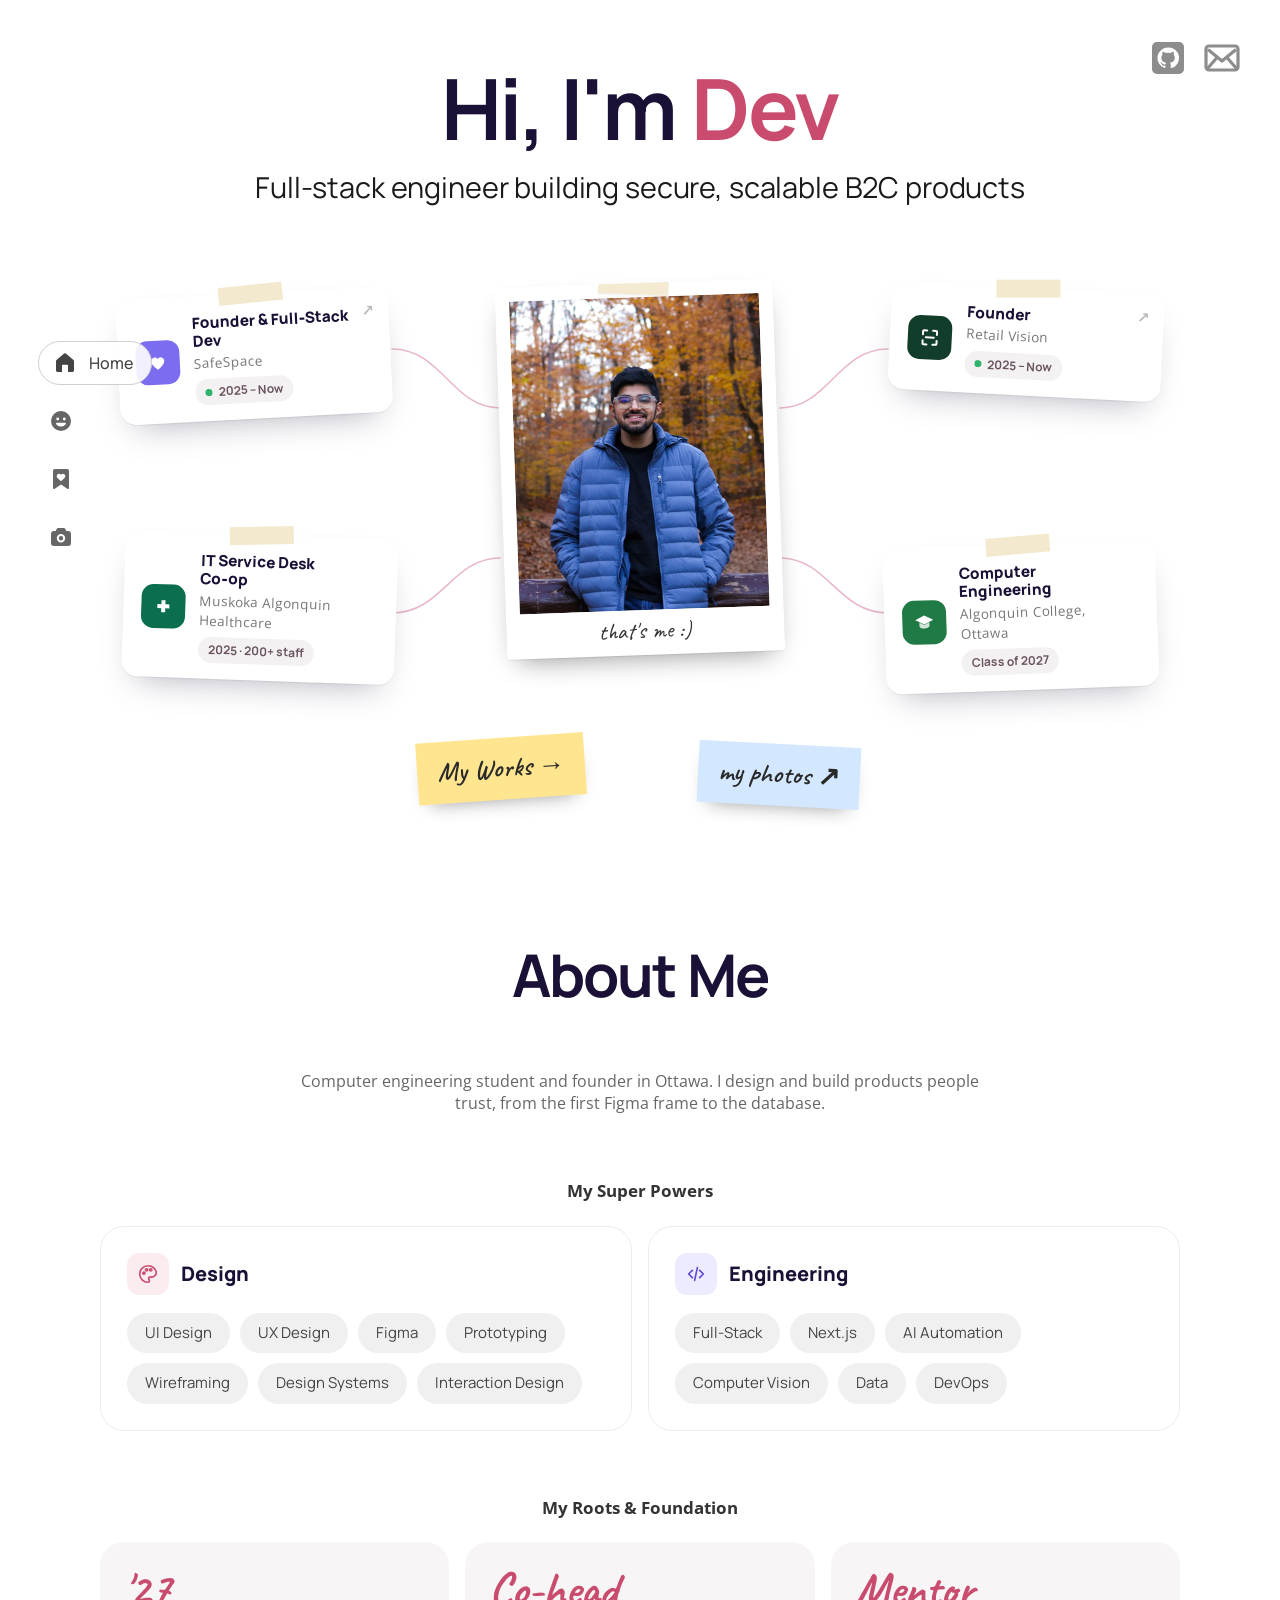
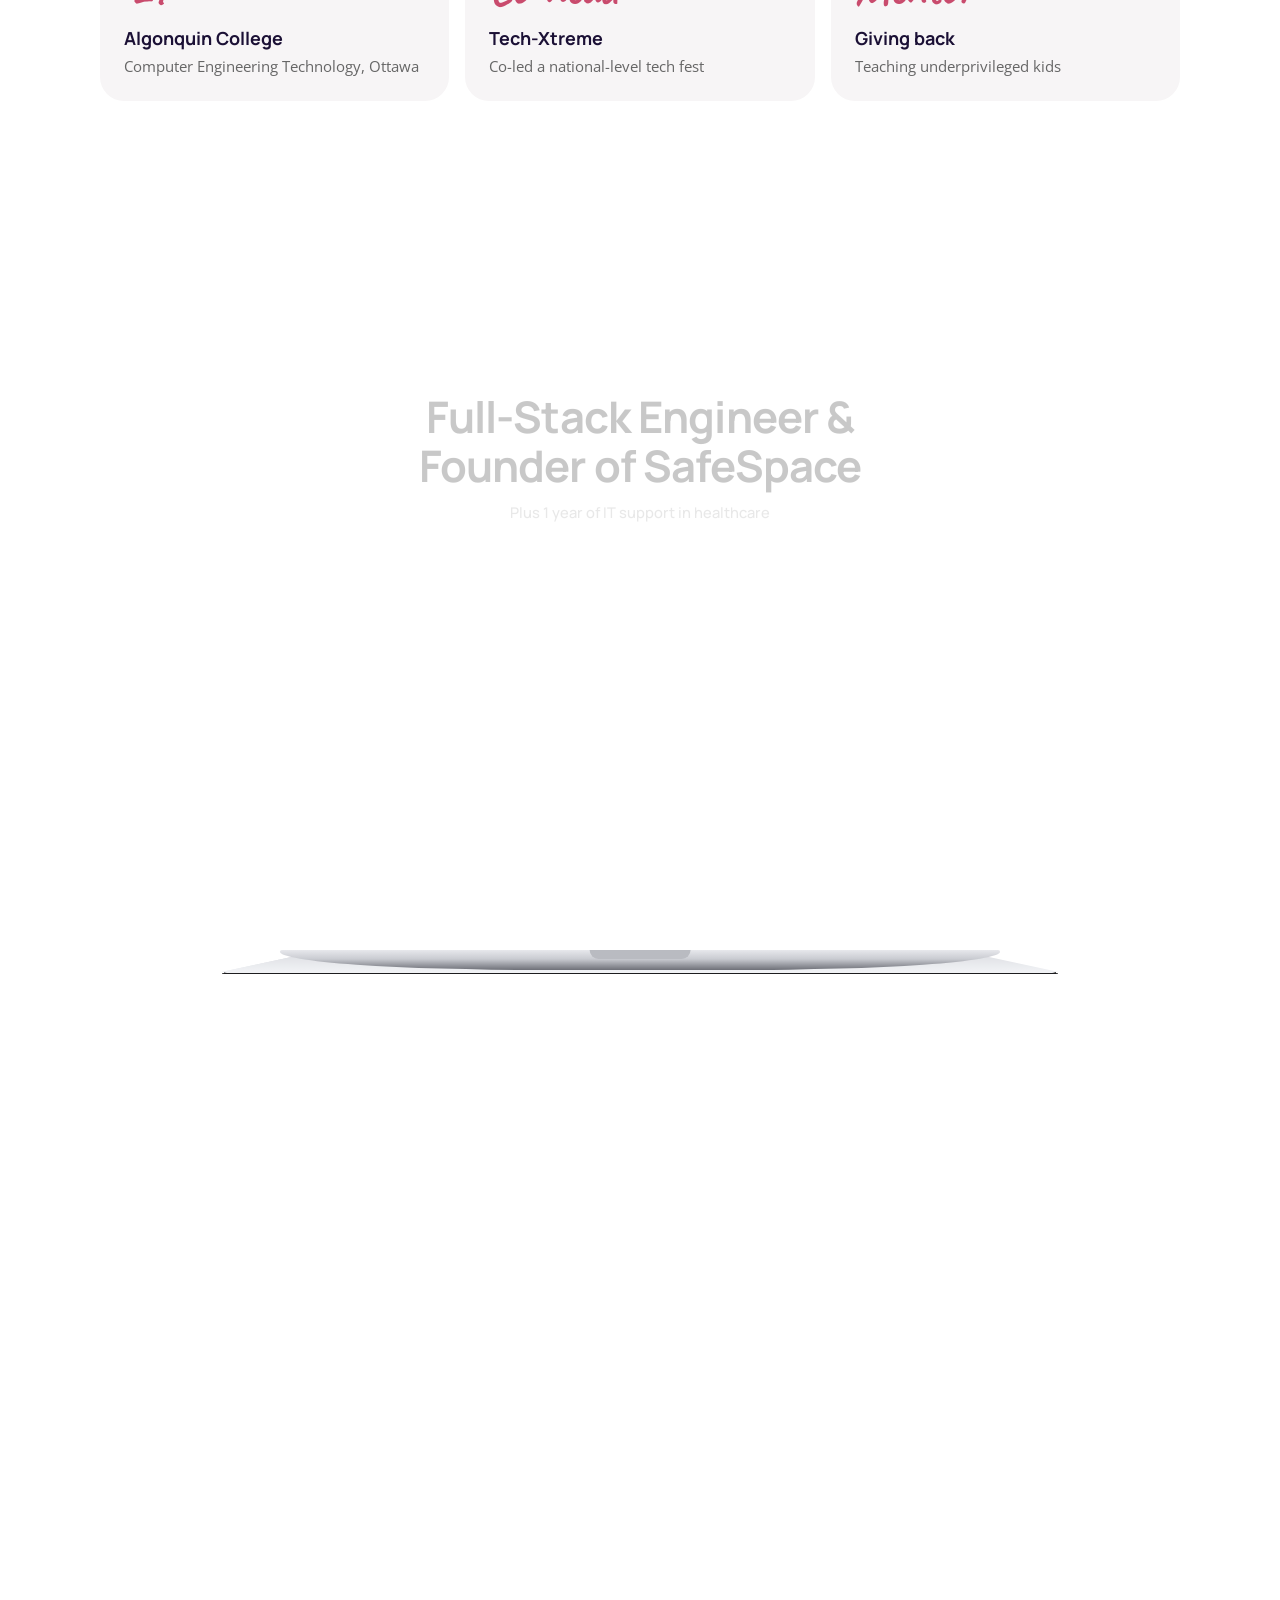
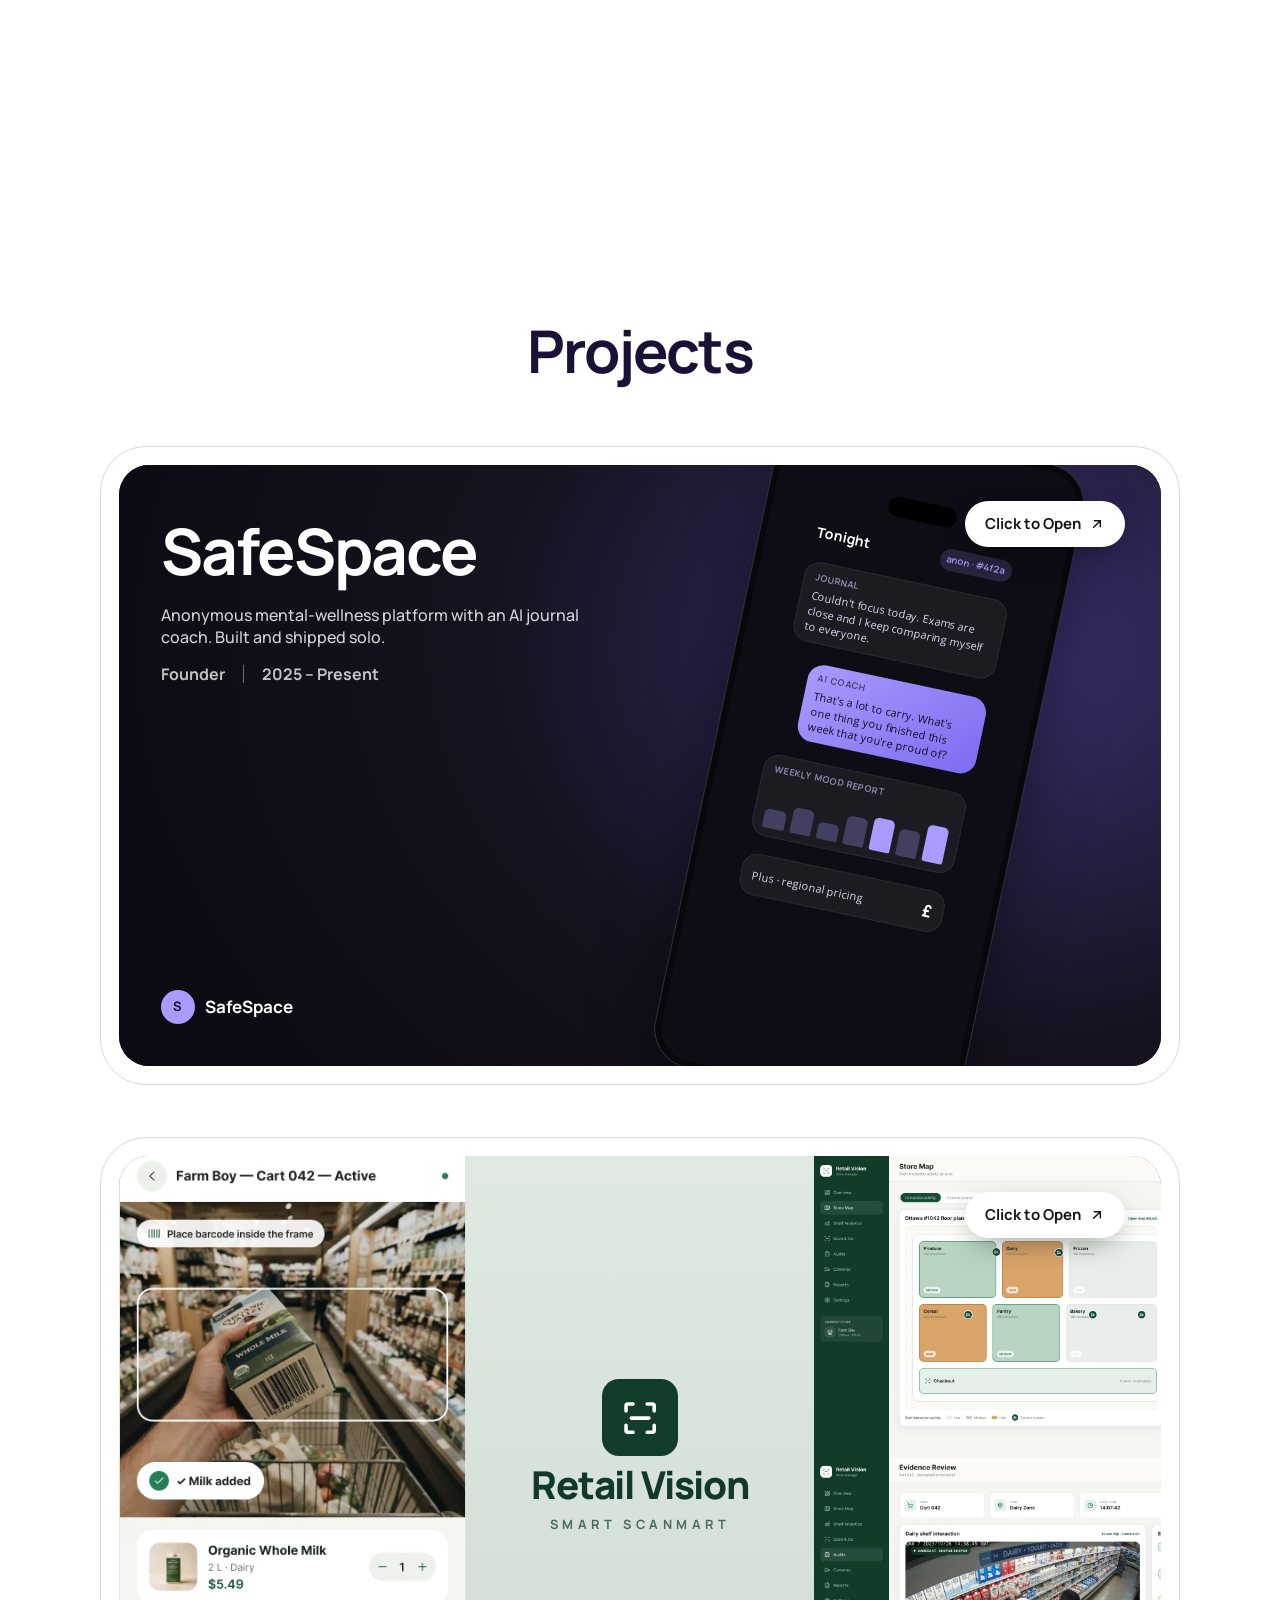
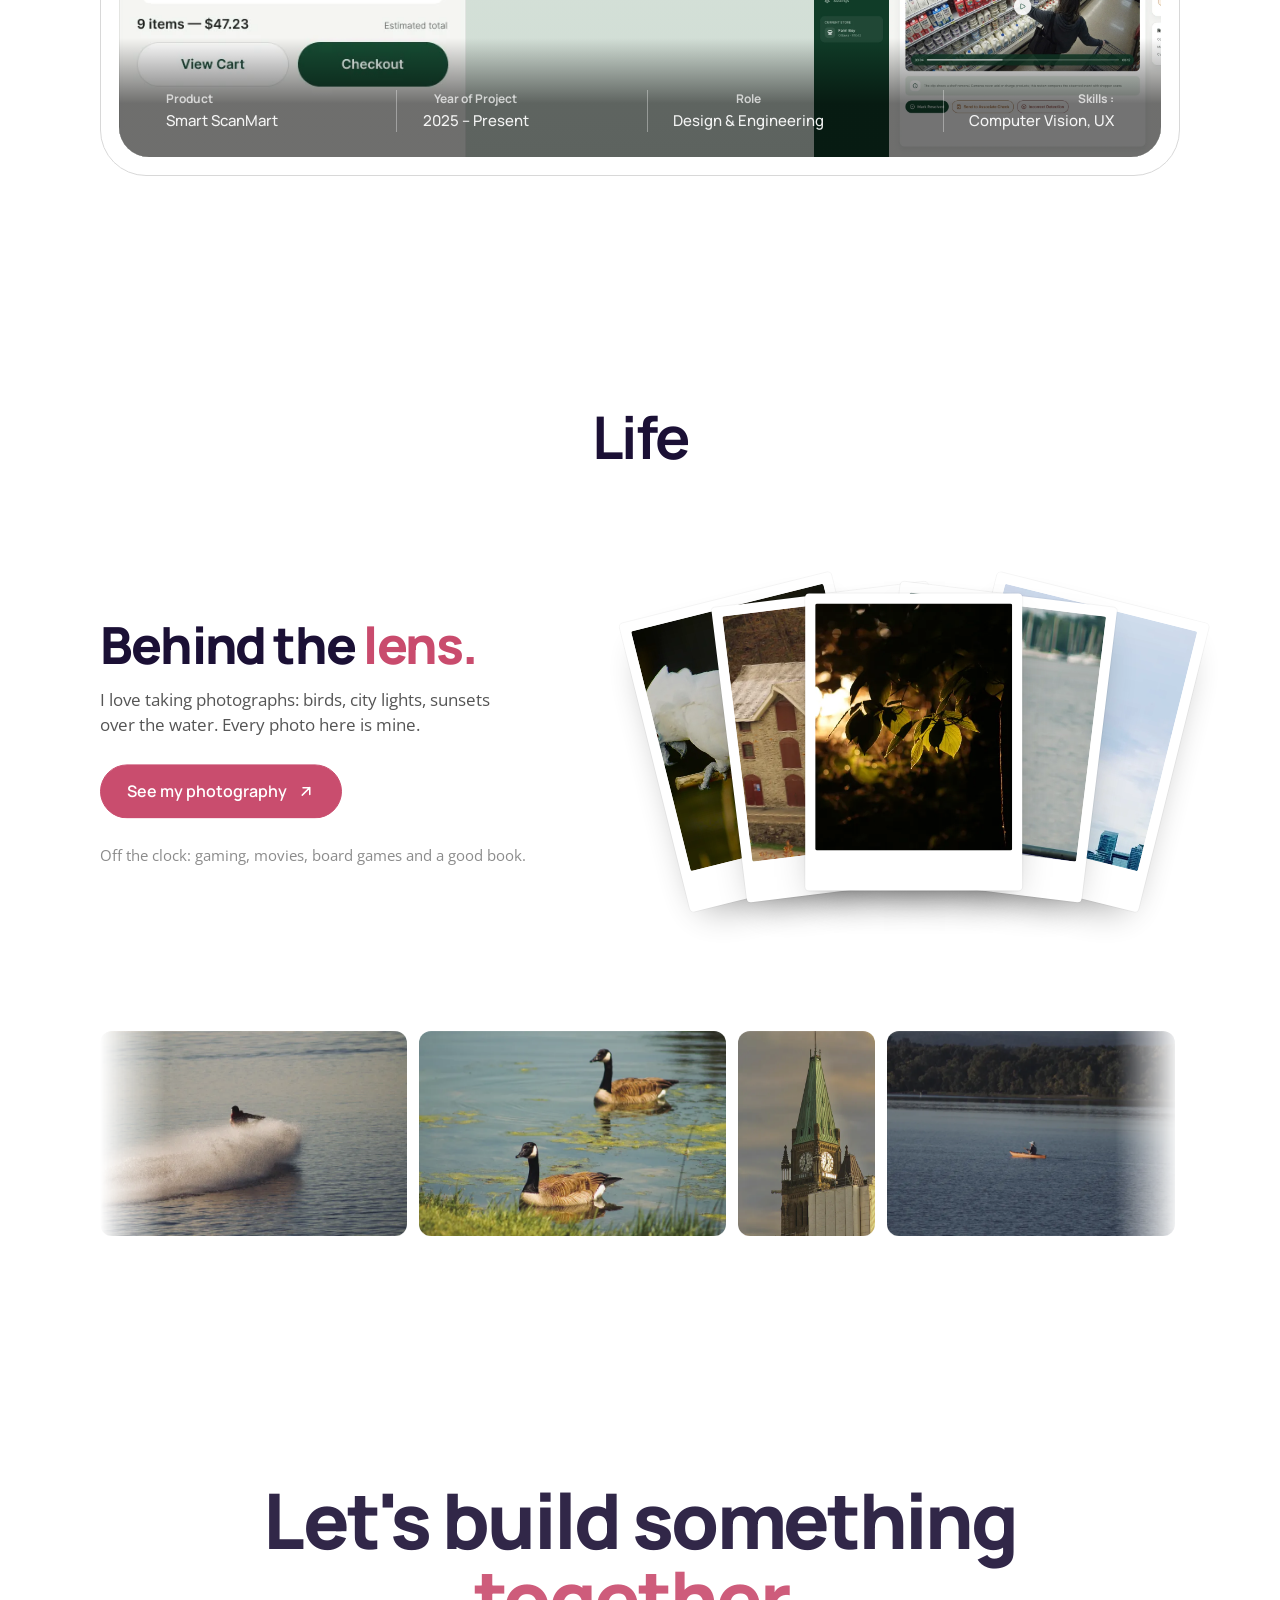
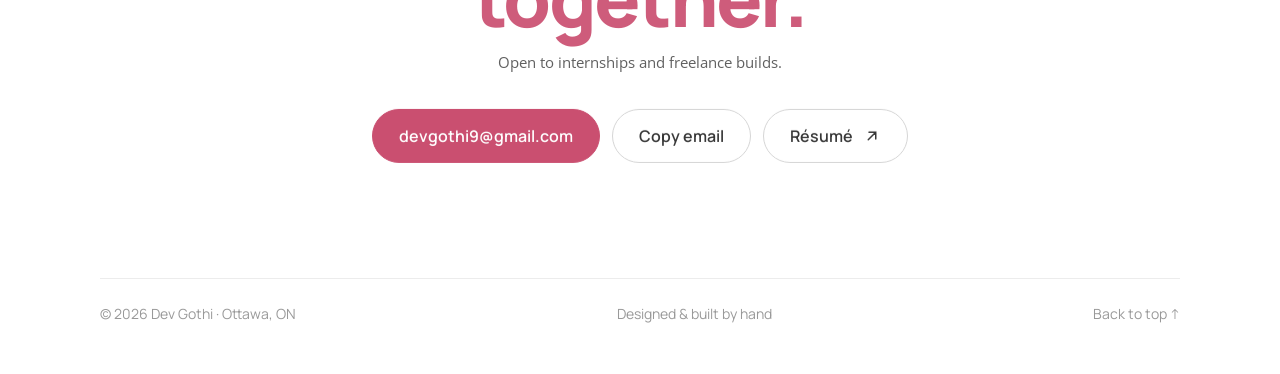
==== commit 47cec137: "Hero shows Dev's portrait with experience; About moves up - Hero keeps only Dev's photo, with four e" ====
--- a/index.html
+++ b/index.html
@@ -31,13 +31,13 @@
     <svg viewBox="0 0 24 24" fill="currentColor"><path d="M11.1 2.6a1.4 1.4 0 0 1 1.8 0l7.6 6.5c.3.3.5.7.5 1.1v9.4c0 .8-.7 1.4-1.4 1.4H15v-6.3c0-.6-.4-1-1-1h-4c-.6 0-1 .4-1 1V21H4.4c-.8 0-1.4-.6-1.4-1.4v-9.4c0-.4.2-.8.5-1.1l7.6-6.5Z"/></svg>
     <span class="side__label">Home</span>
   </a>
+  <a href="#about" class="side__item" data-nav="about" aria-label="About">
+    <svg viewBox="0 0 24 24" fill="currentColor"><path d="M12 2a10 10 0 1 1 0 20 10 10 0 0 1 0-20Zm-3.3 6.6a1.4 1.4 0 1 0 0 2.8 1.4 1.4 0 0 0 0-2.8Zm6.6 0a1.4 1.4 0 1 0 0 2.8 1.4 1.4 0 0 0 0-2.8Zm-7.4 5.2a.9.9 0 0 0-.7 1.4A5.7 5.7 0 0 0 12 17.6a5.7 5.7 0 0 0 4.8-2.4.9.9 0 0 0-.7-1.4H7.9Z"/></svg>
+    <span class="side__label">About</span>
+  </a>
   <a href="#projects" class="side__item" data-nav="projects" aria-label="Projects">
     <svg viewBox="0 0 24 24" fill="currentColor"><path d="M6 2h12a2 2 0 0 1 2 2v17.2c0 .7-.8 1.1-1.4.7L12 17.4l-6.6 4.5c-.6.4-1.4 0-1.4-.7V4a2 2 0 0 1 2-2Zm6 12.3 3.5-3.3c1-1 1.1-2.6.1-3.5a2.4 2.4 0 0 0-3.4 0l-.2.2-.2-.2a2.4 2.4 0 0 0-3.4 0c-1 .9-.9 2.5.1 3.5l3.5 3.3Z"/></svg>
     <span class="side__label">Projects</span>
-  </a>
-  <a href="#about" class="side__item" data-nav="about" aria-label="About">
-    <svg viewBox="0 0 24 24" fill="currentColor"><path d="M12 2a10 10 0 1 1 0 20 10 10 0 0 1 0-20Zm-3.3 6.6a1.4 1.4 0 1 0 0 2.8 1.4 1.4 0 0 0 0-2.8Zm6.6 0a1.4 1.4 0 1 0 0 2.8 1.4 1.4 0 0 0 0-2.8Zm-7.4 5.2a.9.9 0 0 0-.7 1.4A5.7 5.7 0 0 0 12 17.6a5.7 5.7 0 0 0 4.8-2.4.9.9 0 0 0-.7-1.4H7.9Z"/></svg>
-    <span class="side__label">About</span>
   </a>
   <a href="#life" class="side__item" data-nav="life" aria-label="Life">
     <svg viewBox="0 0 24 24" fill="currentColor"><path d="M9.2 3h5.6c.6 0 1.1.3 1.4.8L17.3 6H19a3 3 0 0 1 3 3v9a3 3 0 0 1-3 3H5a3 3 0 0 1-3-3V9a3 3 0 0 1 3-3h1.7l1.1-2.2c.3-.5.8-.8 1.4-.8ZM12 9a4.2 4.2 0 1 0 0 8.4A4.2 4.2 0 0 0 12 9Zm0 2a2.2 2.2 0 1 1 0 4.4 2.2 2.2 0 0 1 0-4.4Z"/></svg>
@@ -62,21 +62,69 @@
     <h1 class="hero__title" data-hero><span class="hero__word">Hi,</span> <span class="hero__word">I'm</span> <span class="hero__word pink">Dev</span></h1>
     <p class="hero__sub" data-hero-sub>Full-stack engineer building secure, scalable B2C products</p>
 
-    <div class="wall" data-wall aria-label="My photographs">
-      <div class="print print--me" style="--x:50;--y:48;--w:21;--r:-2deg;--mx:50;--my:46;--mw:50" data-depth="0.3"><a class="print__card" href="#about" data-open="About me" aria-label="About me"><img src="assets/me/dev.webp" alt="Dev Gothi" width="800" height="1000"><span class="print__caption">that's me :)</span></a></div>
-      <div class="print" style="--x:16;--y:25;--w:19;--r:-6deg;--mx:22;--my:13;--mw:40" data-depth="0.6"><button class="print__card" type="button" data-photo="1536" data-open="View photo" aria-label="View photograph"><img src="assets/photos/sm/1536.webp" alt="Photograph by Dev" width="720" height="480"></button></div>
-      <div class="print" style="--x:84;--y:24;--w:18;--r:5deg;--mx:78;--my:15;--mw:38" data-depth="0.8"><button class="print__card" type="button" data-photo="4901" data-open="View photo" aria-label="View photograph"><img src="assets/photos/sm/4901.webp" alt="Photograph by Dev" width="720" height="480"></button></div>
-      <div class="print print--desk" style="--x:8;--y:66;--w:11;--r:4deg" data-depth="0.5"><button class="print__card" type="button" data-photo="3636" data-open="View photo" aria-label="View photograph"><img src="assets/photos/sm/3636.webp" alt="Photograph by Dev" width="480" height="720"></button></div>
-      <div class="print" style="--x:29;--y:74;--w:17;--r:3deg;--mx:24;--my:78;--mw:40" data-depth="0.9"><button class="print__card" type="button" data-photo="3014" data-open="View photo" aria-label="View photograph"><img src="assets/photos/sm/3014.webp" alt="Photograph by Dev" width="720" height="480"></button></div>
-      <div class="print" style="--x:72;--y:76;--w:17;--r:-4deg;--mx:76;--my:80;--mw:40" data-depth="0.7"><button class="print__card" type="button" data-photo="2810" data-open="View photo" aria-label="View photograph"><img src="assets/photos/sm/2810.webp" alt="Photograph by Dev" width="720" height="489"></button></div>
-      <div class="print print--desk" style="--x:92;--y:66;--w:10.5;--r:-5deg" data-depth="0.4"><button class="print__card" type="button" data-photo="2348" data-open="View photo" aria-label="View photograph"><img src="assets/photos/sm/2348.webp" alt="Photograph by Dev" width="480" height="720"></button></div>
-      <div class="print print--desk" style="--x:34;--y:19;--w:12;--r:4deg" data-depth="1.0"><button class="print__card" type="button" data-photo="4272" data-open="View photo" aria-label="View photograph"><img src="assets/photos/sm/4272.webp" alt="Photograph by Dev" width="720" height="524"></button></div>
-      <div class="print print--desk" style="--x:66;--y:18;--w:13;--r:-3deg" data-depth="0.6"><button class="print__card" type="button" data-photo="2402" data-open="View photo" aria-label="View photograph"><img src="assets/photos/sm/2402.webp" alt="Photograph by Dev" width="720" height="480"></button></div>
-      <div class="print print--desk" style="--x:24;--y:48;--w:10;--r:-8deg" data-depth="1.2"><button class="print__card" type="button" data-photo="moon" data-open="View photo" aria-label="View photograph"><img src="assets/photos/sm/moon.webp" alt="Photograph by Dev" width="720" height="480"></button></div>
-      <div class="print print--desk" style="--x:77;--y:48;--w:11;--r:6deg" data-depth="1.1"><button class="print__card" type="button" data-photo="4810" data-open="View photo" aria-label="View photograph"><img src="assets/photos/sm/4810.webp" alt="Photograph by Dev" width="720" height="480"></button></div>
-      <a class="note note--yellow" href="#projects" style="--x:41;--y:91;--r:-4deg;--mx:27;--my:96" data-depth="1.3" data-open="My Works">My Works →</a>
-      <a class="note note--pink" href="#about" style="--x:60;--y:92;--r:3deg;--mx:73;--my:97" data-depth="1.4" data-open="About me">About me ☺</a>
-      <a class="note note--blue note--desk" href="#life" style="--x:88;--y:92;--r:-2deg" data-depth="1.2" data-open="My photography">my photos ↗</a>
+    <div class="wall" data-wall>
+      <svg class="wall__lines" viewBox="0 0 1160 600" preserveAspectRatio="none" aria-hidden="true">
+        <path d="M440 179 C 392 179 382 120 332 120" />
+        <path d="M720 179 C 768 179 778 120 828 120" />
+        <path d="M440 329 C 392 329 382 384 332 384" />
+        <path d="M720 329 C 768 329 778 384 828 384" />
+      </svg>
+
+      <div class="print print--me" style="--x:50;--y:40;--w:24;--r:-2deg" data-depth="0.3">
+        <a class="print__card" href="#about" data-open="Say hi" aria-label="About me" data-tilt>
+          <img src="assets/me/dev.webp" alt="Dev Gothi smiling in an autumn forest" width="800" height="1000">
+          <span class="me__glare" aria-hidden="true"></span>
+          <span class="print__caption"><span class="cap-a">that's me :)</span><span class="cap-b">hi there!</span></span>
+        </a>
+      </div>
+
+      <a class="xp" href="#safespace" data-case="safespace" data-open="Open case study" style="--x:17;--y:20;--r:-3deg;--dx:16px;--dy:6px" data-depth="0.9">
+        <span class="xp__logo" style="background:#7c6cf0"><svg viewBox="0 0 24 24"><path d="M12 19s-6.5-4-6.5-8.5A3.6 3.6 0 0 1 12 8.2a3.6 3.6 0 0 1 6.5 2.3C18.5 15 12 19 12 19Z" fill="#fff"/></svg></span>
+        <span class="xp__body"><b>Founder &amp; Full&#8209;Stack Dev</b><span>SafeSpace</span></span>
+        <span class="xp__date"><i class="xp__live"></i>2025 – Now</span>
+      </a>
+      <a class="xp" href="#retail-vision" data-case="retail-vision" data-open="Open case study" style="--x:83;--y:20;--r:3deg;--dx:-16px;--dy:6px" data-depth="1.1">
+        <span class="xp__logo" style="background:#123d2b"><svg viewBox="0 0 24 24" fill="none" stroke="#fff" stroke-width="2" stroke-linecap="round"><path d="M5 9V6a1 1 0 0 1 1-1h3M15 5h3a1 1 0 0 1 1 1v3M19 15v3a1 1 0 0 1-1 1h-3M9 19H6a1 1 0 0 1-1-1v-3M8 12h8"/></svg></span>
+        <span class="xp__body"><b>Founder</b><span>Retail Vision</span></span>
+        <span class="xp__date"><i class="xp__live"></i>2025 – Now</span>
+      </a>
+      <div class="xp" style="--x:17;--y:64;--r:2deg;--dx:16px;--dy:-6px" data-depth="1.2">
+        <span class="xp__logo" style="background:#0b6e4f"><svg viewBox="0 0 24 24"><path d="M10 6h4v4h4v4h-4v4h-4v-4H6v-4h4z" fill="#fff"/></svg></span>
+        <span class="xp__body"><b>IT Service Desk Co&#8209;op</b><span>Muskoka Algonquin Healthcare</span></span>
+        <span class="xp__date">2025 · 200+ staff</span>
+      </div>
+      <div class="xp" style="--x:83;--y:64;--r:-2deg;--dx:-16px;--dy:-6px" data-depth="0.8">
+        <span class="xp__logo" style="background:#1f7a45"><svg viewBox="0 0 24 24"><path d="M12 5 21 9.5 12 14 3 9.5Z" fill="#fff"/><path d="M7 12v3.5c0 1.4 2.2 2.5 5 2.5s5-1.1 5-2.5V12l-5 2.5Z" fill="#fff" opacity=".8"/></svg></span>
+        <span class="xp__body"><b>Computer Engineering</b><span>Algonquin College, Ottawa</span></span>
+        <span class="xp__date">Class of 2027</span>
+      </div>
+
+      <a class="note note--yellow" href="#projects" style="--x:38;--y:90;--r:-4deg" data-depth="1.3" data-open="My Works">My Works →</a>
+      <a class="note note--blue" href="#life" style="--x:62;--y:91;--r:3deg" data-depth="1.4" data-open="My photography">my photos ↗</a>
+    </div>
+  </section>
+
+  <!-- ================= ABOUT ================= -->
+  <section class="section wrap about" id="about" data-section="about">
+    <h2 class="title" data-reveal>About Me</h2>
+    <p class="about__lead" data-reveal>Computer engineering student and founder in Ottawa. I design and build products people trust, from the first Figma frame to the database.</p>
+    <h4 class="about__h about__h--center" data-reveal>My Super Powers</h4>
+    <div class="skills">
+      <div class="skill" data-reveal>
+        <div class="skill__head"><span class="skill__icon" style="background:#fbecf0;color:#c94b6d"><svg viewBox="0 0 24 24" fill="none" stroke="currentColor" stroke-width="1.8" stroke-linecap="round" stroke-linejoin="round"><path d="M12 3a9 9 0 1 0 0 18c1 0 1.6-.8 1.6-1.6 0-.5-.2-.9-.5-1.2-.3-.3-.5-.7-.5-1.2 0-.9.7-1.6 1.6-1.6H16a5 5 0 0 0 5-5c0-4-4-7.4-9-7.4Z"/><circle cx="7.5" cy="11" r="1.2"/><circle cx="10.5" cy="7.5" r="1.2"/><circle cx="15" cy="7.5" r="1.2"/></svg></span><b>Design</b></div>
+        <div class="chips"><span class="chip">UI Design</span><span class="chip">UX Design</span><span class="chip">Figma</span><span class="chip">Prototyping</span><span class="chip">Wireframing</span><span class="chip">Design Systems</span><span class="chip">Interaction Design</span></div>
+      </div>
+      <div class="skill" data-reveal>
+        <div class="skill__head"><span class="skill__icon" style="background:#ecebff;color:#5b4bd6"><svg viewBox="0 0 24 24" fill="none" stroke="currentColor" stroke-width="1.8" stroke-linecap="round" stroke-linejoin="round"><path d="m8 8-4 4 4 4M16 8l4 4-4 4M13.5 5l-3 14"/></svg></span><b>Engineering</b></div>
+        <div class="chips"><span class="chip">Full-Stack</span><span class="chip">Next.js</span><span class="chip">AI Automation</span><span class="chip">Computer Vision</span><span class="chip">Data</span><span class="chip">DevOps</span></div>
+      </div>
+    </div>
+
+    <h4 class="about__h about__h--center" data-reveal>My Roots &amp; Foundation</h4>
+    <div class="facts">
+      <div class="fact" data-reveal><span class="fact__big">'27</span><b>Algonquin College</b><p>Computer Engineering Technology, Ottawa</p></div>
+      <div class="fact" data-reveal><span class="fact__big">Co-head</span><b>Tech-Xtreme</b><p>Co-led a national-level tech fest</p></div>
+      <div class="fact" data-reveal><span class="fact__big">Mentor</span><b>Giving back</b><p>Teaching underprivileged kids</p></div>
     </div>
   </section>
 
@@ -155,58 +203,6 @@
         </a>
       </div>
 
-    </div>
-  </section>
-
-  <!-- ================= ABOUT ================= -->
-  <section class="section wrap" id="about" data-section="about">
-    <h2 class="title" data-reveal>About Me</h2>
-    <div class="me-wrap" data-reveal>
-      <figure class="me" data-tilt>
-        <img src="assets/me/dev.webp" alt="Dev Gothi smiling in an autumn forest" width="800" height="1000" loading="lazy">
-        <span class="me__glare" aria-hidden="true"></span>
-      </figure>
-      <span class="me__tag me__tag--1" aria-hidden="true">Founder</span>
-      <span class="me__tag me__tag--2" aria-hidden="true">Photographer</span>
-      <span class="me__tag me__tag--3" aria-hidden="true">Ottawa, ON</span>
-      <span class="me__tag me__tag--4" aria-hidden="true">UI/UX nerd</span>
-    </div>
-    <h3 class="about__hi" data-reveal>Hi, I'm Dev.</h3>
-    <p class="about__lead" data-reveal>Computer engineering student and founder in Ottawa. I build products people trust, from the database to the last pixel.</p>
-
-    <div class="about__cols">
-      <div>
-        <h4 class="about__h" data-reveal>My Super Powers</h4>
-        <div class="chips" data-reveal>
-          <span class="chip">UI Design</span><span class="chip">UX Design</span><span class="chip">Figma</span>
-          <span class="chip">Prototyping</span><span class="chip">Wireframing</span><span class="chip">Design Systems</span>
-          <span class="chip">Interaction Design</span><span class="chip">Full-Stack</span><span class="chip">AI Automation</span>
-          <span class="chip">Computer Vision</span><span class="chip">Data</span><span class="chip">DevOps</span>
-        </div>
-        <h4 class="about__h" data-reveal>My Roots &amp; Foundation</h4>
-        <p class="about__p" data-reveal>Computer Engineering Technology at Algonquin College, Ottawa (2027). Co-led Tech-Xtreme, a national-level tech fest, and mentor underprivileged kids.</p>
-      </div>
-      <div>
-        <h4 class="about__h" data-reveal>My Journey</h4>
-        <div class="journey">
-          <div class="journey__item" data-reveal>
-            <span class="journey__logo" style="background:#efeaff"><svg viewBox="0 0 48 48"><circle cx="24" cy="24" r="20" fill="#7c6cf0"/><path d="M24 34s-9-5.6-9-12a5 5 0 0 1 9-3 5 5 0 0 1 9 3c0 6.4-9 12-9 12Z" fill="#fff"/></svg></span>
-            <div><h3>Founder &amp; Full-Stack Developer</h3><p>SafeSpace<br>Jan 2025 – Present</p></div>
-          </div>
-          <div class="journey__item" data-reveal>
-            <span class="journey__logo" style="background:#e3efe8"><svg viewBox="0 0 48 48"><rect x="6" y="6" width="36" height="36" rx="10" fill="#123d2b"/><path d="M15 20v-4a1 1 0 0 1 1-1h4M28 15h4a1 1 0 0 1 1 1v4M33 28v4a1 1 0 0 1-1 1h-4M20 33h-4a1 1 0 0 1-1-1v-4M18 24h12" fill="none" stroke="#fff" stroke-width="2.4" stroke-linecap="round"/></svg></span>
-            <div><h3>Founder</h3><p>Retail Vision — Smart ScanMart<br>2025 – Present</p></div>
-          </div>
-          <div class="journey__item" data-reveal>
-            <span class="journey__logo" style="background:#e8f4ee"><svg viewBox="0 0 48 48"><rect x="6" y="6" width="36" height="36" rx="9" fill="#0b6e4f"/><path d="M20 14h8v6h6v8h-6v6h-8v-6h-6v-8h6z" fill="#fff"/></svg></span>
-            <div><h3>IT Service Desk Co-op</h3><p>Muskoka Algonquin Healthcare<br>Jan 2025 – Dec 2025</p></div>
-          </div>
-          <div class="journey__item" data-reveal>
-            <span class="journey__logo" style="background:#e9f3ec"><svg viewBox="0 0 48 48"><path d="M24 8 44 18 24 28 4 18Z" fill="#1f7a45"/><path d="M12 22v9c0 3 5.4 5 12 5s12-2 12-5v-9l-12 6Z" fill="#1f7a45" opacity=".75"/></svg></span>
-            <div><h3>Computer Engineering Technology</h3><p>Algonquin College<br>Graduating 2027</p></div>
-          </div>
-        </div>
-      </div>
     </div>
   </section>
 
@@ -249,6 +245,16 @@
           <button class="strip__item" type="button" data-photo="2897" data-open="View photo" aria-label="View photograph"><img src="assets/photos/sm/2897.webp" alt="Photograph by Dev" width="720" height="480" loading="lazy"></button>
           <button class="strip__item" type="button" data-photo="2395" data-open="View photo" aria-label="View photograph"><img src="assets/photos/sm/2395.webp" alt="Photograph by Dev" width="720" height="480" loading="lazy"></button>
           <button class="strip__item" type="button" data-photo="2718" data-open="View photo" aria-label="View photograph"><img src="assets/photos/sm/2718.webp" alt="Photograph by Dev" width="720" height="480" loading="lazy"></button>
+          <button class="strip__item" type="button" data-photo="1536" data-open="View photo" aria-label="View photograph"><img src="assets/photos/sm/1536.webp" alt="Photograph by Dev" width="720" height="480" loading="lazy"></button>
+          <button class="strip__item" type="button" data-photo="4901" data-open="View photo" aria-label="View photograph"><img src="assets/photos/sm/4901.webp" alt="Photograph by Dev" width="720" height="480" loading="lazy"></button>
+          <button class="strip__item" type="button" data-photo="3636" data-open="View photo" aria-label="View photograph"><img src="assets/photos/sm/3636.webp" alt="Photograph by Dev" width="480" height="720" loading="lazy"></button>
+          <button class="strip__item" type="button" data-photo="3014" data-open="View photo" aria-label="View photograph"><img src="assets/photos/sm/3014.webp" alt="Photograph by Dev" width="720" height="480" loading="lazy"></button>
+          <button class="strip__item" type="button" data-photo="2810" data-open="View photo" aria-label="View photograph"><img src="assets/photos/sm/2810.webp" alt="Photograph by Dev" width="720" height="489" loading="lazy"></button>
+          <button class="strip__item" type="button" data-photo="2348" data-open="View photo" aria-label="View photograph"><img src="assets/photos/sm/2348.webp" alt="Photograph by Dev" width="480" height="720" loading="lazy"></button>
+          <button class="strip__item" type="button" data-photo="4272" data-open="View photo" aria-label="View photograph"><img src="assets/photos/sm/4272.webp" alt="Photograph by Dev" width="720" height="524" loading="lazy"></button>
+          <button class="strip__item" type="button" data-photo="2402" data-open="View photo" aria-label="View photograph"><img src="assets/photos/sm/2402.webp" alt="Photograph by Dev" width="720" height="480" loading="lazy"></button>
+          <button class="strip__item" type="button" data-photo="moon" data-open="View photo" aria-label="View photograph"><img src="assets/photos/sm/moon.webp" alt="Photograph by Dev" width="720" height="480" loading="lazy"></button>
+          <button class="strip__item" type="button" data-photo="4810" data-open="View photo" aria-label="View photograph"><img src="assets/photos/sm/4810.webp" alt="Photograph by Dev" width="720" height="480" loading="lazy"></button>
         </div>
       </div>
     </div>
--- a/assets/css/style.css
+++ b/assets/css/style.css
@@ -108,12 +108,12 @@
 /* ==========================================================================
    Laptop intro (scroll-driven)
    ========================================================================== */
-.intro { position: relative; height: 100vh; min-height: 640px; display: grid; place-items: center; overflow: hidden; }
-.intro__text { position: absolute; top: 16%; left: 0; right: 0; text-align: center; z-index: 3; padding-inline: var(--gutter); }
+.intro { position: relative; height: 100svh; min-height: 560px; display: flex; flex-direction: column; align-items: center; justify-content: center; gap: clamp(28px, 6svh, 64px); overflow: hidden; }
+.intro__text { position: relative; z-index: 3; text-align: center; padding-inline: var(--gutter); }
 .intro__title { margin: 0; font-size: clamp(30px, 3.4vw, 50px); font-weight: 700; line-height: 1.12; letter-spacing: -0.02em; color: #2a2a2a; }
 .intro__sub { margin: 10px 0 0; font-size: clamp(14px, 1.15vw, 18px); font-weight: 500; color: #a6a6a6; }
-.laptop-wrap { position: absolute; left: 0; right: 0; bottom: 14vh; display: flex; justify-content: center; }
-.laptop { position: relative; width: min(720px, 84vw); perspective: 1600px; perspective-origin: 50% 66%; transform-origin: 50% 100%; }
+.laptop-wrap { position: relative; display: flex; justify-content: center; width: 100%; }
+.laptop { position: relative; width: min(720px, 84vw, calc((78svh - 210px) * 1.7)); perspective: 1600px; perspective-origin: 50% 66%; transform-origin: 50% 100%; }
 .laptop__lid {
   position: relative; width: 88%; margin: 0 auto; aspect-ratio: 16 / 10.2;
   transform-origin: 50% 100%; transform: rotateX(-88deg); transform-style: preserve-3d;
@@ -379,7 +379,6 @@
   .cs-meta { grid-template-columns: 1fr 1fr; gap: 18px 0; }
   .cs-meta > div:nth-child(3) { border-left: 0; padding-left: 0; }
   .footer { padding-bottom: 70px; }
-  .intro { height: 80vh; min-height: 520px; }
 }
 @media (max-width: 560px) {
   .tldr, .surfaces, .outcomes { grid-template-columns: 1fr; }
@@ -503,7 +502,7 @@
 /* ==========================================================================
    Hero — a wall of real photographs
    ========================================================================== */
-.wall { position: relative; width: min(1160px, 100%); aspect-ratio: 1160 / 660; margin: clamp(18px, 3vw, 36px) auto 0; }
+.wall { position: relative; width: min(1160px, 100%); aspect-ratio: 1160 / 600; margin: clamp(10px, 1.6vw, 20px) auto 0; }
 .print { position: absolute; left: calc(var(--x) * 1%); top: calc(var(--y) * 1%); width: calc(var(--w) * 1%); z-index: 2;
   transform: translate(calc(-50% + var(--px, 0) * var(--d, 0) * 1px), calc(-50% + var(--py, 0) * var(--d, 0) * 1px)); }
 .print:hover { z-index: 8; }
@@ -532,27 +531,6 @@
 .note--yellow { background: #ffe58f; }
 .note--pink { background: #ffd0dc; }
 .note--blue { background: #d3e8ff; }
-
-/* About photo — tilts with the pointer, tags pop out on hover */
-.me-wrap { position: relative; width: min(300px, 70vw); margin: 0 auto clamp(32px, 4vw, 50px); perspective: 900px; }
-.me { position: relative; margin: 0; border-radius: 26px; overflow: hidden; box-shadow: 0 30px 60px -28px rgba(27, 16, 53, 0.55); transform: rotate(-2.5deg); transform-style: preserve-3d; transition: transform 0.6s var(--ease), box-shadow 0.6s var(--ease); will-change: transform; }
-.me img { width: 100%; height: auto; transition: transform 0.8s var(--ease), filter 0.6s; }
-.me-wrap:hover .me { box-shadow: 0 40px 70px -26px rgba(27, 16, 53, 0.6); }
-.me-wrap:hover .me img { transform: scale(1.06); filter: saturate(1.15); }
-.me__glare { position: absolute; inset: 0; pointer-events: none; background: radial-gradient(circle at var(--gx, 50%) var(--gy, 0%), rgba(255, 255, 255, 0.4), transparent 55%); opacity: 0; transition: opacity 0.4s; mix-blend-mode: soft-light; }
-.me-wrap:hover .me__glare { opacity: 1; }
-.me__tag {
-  position: absolute; left: 50%; top: 50%; z-index: 3; padding: 8px 16px; border-radius: 999px; white-space: nowrap;
-  font-family: var(--hand); font-size: 24px; font-weight: 700; color: #222; background: #fff; box-shadow: 0 12px 26px -12px rgba(0, 0, 0, 0.4);
-  opacity: 0; transform: translate(-50%, -50%) scale(0.4); pointer-events: none;
-  transition: transform 0.7s cubic-bezier(0.34, 1.56, 0.64, 1), opacity 0.35s;
-}
-.me__tag--1 { background: #ffe58f; } .me__tag--2 { background: #ffd0dc; } .me__tag--3 { background: #d3e8ff; } .me__tag--4 { background: #d8f5df; }
-.me-wrap:hover .me__tag, .me-wrap.is-on .me__tag { opacity: 1; }
-.me-wrap:hover .me__tag--1, .me-wrap.is-on .me__tag--1 { transform: translate(calc(-50% - min(230px, 44vw)), -150%) rotate(-8deg) scale(1); transition-delay: 0.02s; }
-.me-wrap:hover .me__tag--2, .me-wrap.is-on .me__tag--2 { transform: translate(calc(-50% + min(230px, 44vw)), -260%) rotate(6deg) scale(1); transition-delay: 0.08s; }
-.me-wrap:hover .me__tag--3, .me-wrap.is-on .me__tag--3 { transform: translate(calc(-50% - min(210px, 40vw)), 140%) rotate(5deg) scale(1); transition-delay: 0.14s; }
-.me-wrap:hover .me__tag--4, .me-wrap.is-on .me__tag--4 { transform: translate(calc(-50% + min(220px, 42vw)), 200%) rotate(-6deg) scale(1); transition-delay: 0.2s; }
 
 /* Life — film strip of more photos */
 .strip { margin-top: clamp(40px, 6vw, 80px); overflow: hidden; -webkit-mask-image: linear-gradient(to right, transparent, #000 6%, #000 94%, transparent); mask-image: linear-gradient(to right, transparent, #000 6%, #000 94%, transparent); }
@@ -577,12 +555,81 @@
 html.lb-open, html.lb-open body { overflow: hidden; }
 
 @media (max-width: 700px) {
-  .wall { aspect-ratio: 3 / 4; }
-  .print { left: calc(var(--mx) * 1%); top: calc(var(--my) * 1%); width: calc(var(--mw) * 1%); }
-  .print--desk, .note--desk { display: none; }
-  .note { left: calc(var(--mx) * 1%); top: calc(var(--my) * 1%); font-size: 22px; padding: 8px 14px 10px; }
-  .me__tag { font-size: 19px; padding: 6px 12px; }
   .lb { grid-template-columns: 1fr; grid-template-rows: 1fr auto; }
   .lb__prev, .lb__next { position: absolute; bottom: 18px; }
   .lb__prev { left: 18px; } .lb__next { right: 18px; }
 }
+
+/* Hero — portrait with experience pinned around it */
+.wall__lines { position: absolute; inset: 0; width: 100%; height: 100%; z-index: 1; pointer-events: none; overflow: visible; }
+.wall__lines path { fill: none; stroke: #e9b8c6; stroke-width: 1.6; stroke-linecap: round; transition: stroke 0.4s, stroke-width 0.4s; vector-effect: non-scaling-stroke; }
+.wall:has(.print--me:hover) .wall__lines path { stroke: var(--pink); stroke-width: 2.4; }
+.print--me .print__card { overflow: hidden; }
+.print--me .print__card img { transition: transform 0.8s var(--ease), filter 0.6s; }
+.print--me .print__card:hover img { transform: scale(1.05); filter: saturate(1.15); }
+.print--me .print__card:hover { transform: rotate(0deg) scale(1.04); }
+.me__glare { position: absolute; inset: 0; pointer-events: none; background: radial-gradient(circle at var(--gx, 50%) var(--gy, 0%), rgba(255, 255, 255, 0.45), transparent 55%); opacity: 0; transition: opacity 0.4s; mix-blend-mode: soft-light; }
+.print__card:hover .me__glare { opacity: 1; }
+.print__caption { overflow: hidden; height: 1.3em; }
+.print__caption span { display: block; transition: transform 0.5s var(--ease); }
+.print__card:hover .print__caption span { transform: translateY(-100%); }
+.cap-b { color: var(--pink); }
+
+.xp {
+  position: absolute; left: calc(var(--x) * 1%); top: calc(var(--y) * 1%); z-index: 4; width: 23.5%;
+  transform: translate(calc(-50% + var(--px, 0) * var(--d, 0) * 1px), calc(-50% + var(--py, 0) * var(--d, 0) * 1px));
+  display: grid; grid-template-columns: auto 1fr; gap: 6px 14px; align-items: center;
+  padding: 18px 34px 16px 18px; background: #fff; border-radius: 16px; text-align: left;
+  box-shadow: 0 1px 1px rgba(0, 0, 0, 0.06), 0 16px 34px -16px rgba(27, 16, 53, 0.35);
+  rotate: var(--r); transition: rotate 0.6s var(--ease), translate 0.6s var(--ease), box-shadow 0.6s var(--ease), scale 0.6s var(--ease);
+}
+.xp::before { content: ""; position: absolute; left: 50%; top: -9px; width: 64px; height: 18px; transform: translateX(-50%) rotate(-3deg); background: rgba(240, 228, 196, 0.8); }
+.xp:hover { rotate: 0deg; scale: 1.05; box-shadow: 0 2px 2px rgba(0, 0, 0, 0.05), 0 26px 44px -18px rgba(27, 16, 53, 0.45); z-index: 7; }
+.wall:has(.print--me:hover) .xp { translate: var(--dx) var(--dy); rotate: 0deg; }
+.xp__logo { grid-row: span 2; width: 44px; height: 44px; border-radius: 12px; display: grid; place-items: center; }
+.xp__logo svg { width: 24px; height: 24px; }
+.xp__body { display: grid; gap: 2px; min-width: 0; }
+.xp__body b { font-size: clamp(14px, 1.2vw, 17px); font-weight: 800; color: var(--ink); line-height: 1.2; }
+.xp__body span { font-family: var(--body); font-size: 13.5px; color: #777; }
+.xp__date { grid-column: 2; justify-self: start; display: inline-flex; align-items: center; gap: 6px; padding: 4px 10px; border-radius: 999px; background: #f4f1f3; font-size: 12px; font-weight: 700; color: #6a5560; }
+.xp__live { width: 7px; height: 7px; border-radius: 50%; background: #2fb36d; box-shadow: 0 0 0 0 rgba(47, 179, 109, 0.6); animation: live 2s infinite; }
+@keyframes live { 70% { box-shadow: 0 0 0 7px rgba(47, 179, 109, 0); } 100% { box-shadow: 0 0 0 0 rgba(47, 179, 109, 0); } }
+a.xp::after { content: "↗"; position: absolute; right: 14px; top: 12px; font-size: 15px; font-weight: 700; color: #bbb; transition: color 0.3s, transform 0.4s var(--ease); }
+a.xp:hover::after { color: var(--pink); transform: translate(2px, -2px); }
+
+/* About (now straight after the hero) */
+.about .about__lead { margin-top: 0; }
+.about .about__cols { margin-top: clamp(40px, 5vw, 64px); }
+
+@media (max-width: 900px) {
+  .xp { width: 26%; padding: 14px; }
+  .xp__logo { width: 36px; height: 36px; }
+}
+@media (max-width: 700px) {
+  .wall { aspect-ratio: auto; display: grid; grid-template-columns: 1fr 1fr; gap: 18px 12px; padding-top: 6px; }
+  .wall__lines { display: none; }
+  .print--me { position: relative; grid-column: 1 / -1; left: auto; top: auto; width: 64%; margin: 0 auto 8px; transform: none; }
+  .xp { position: relative; left: auto; top: auto; width: auto; transform: none; grid-template-columns: 1fr; padding: 16px 14px 14px; }
+  .xp__logo { grid-row: auto; }
+  .xp__date { grid-column: 1; }
+  .note { position: relative; left: auto; top: auto; transform: rotate(var(--r)); justify-self: center; font-size: 22px; padding: 8px 14px 10px; margin-top: 6px; }
+  .note:hover { transform: rotate(0deg); }
+}
+
+/* About — skill cards and fact tiles */
+.about__h--center { text-align: center; margin-top: clamp(44px, 5vw, 70px); margin-bottom: 22px; }
+.skills { display: grid; grid-template-columns: 1fr 1fr; gap: 16px; }
+.skill { padding: 26px; border-radius: 24px; border: 1px solid #ececec; background: #fff; transition: box-shadow 0.5s var(--ease), transform 0.5s var(--ease), border-color 0.3s; }
+.skill:hover { transform: translateY(-4px); box-shadow: 0 24px 44px -26px rgba(27, 16, 53, 0.35); border-color: #e2e2e2; }
+.skill__head { display: flex; align-items: center; gap: 12px; margin-bottom: 18px; }
+.skill__head b { font-size: 20px; font-weight: 800; color: var(--ink); }
+.skill__icon { width: 42px; height: 42px; border-radius: 12px; display: grid; place-items: center; }
+.skill__icon svg { width: 22px; height: 22px; }
+.skill .chips { margin-bottom: 0; }
+.facts { display: grid; grid-template-columns: repeat(3, 1fr); gap: 16px; }
+.fact { position: relative; overflow: hidden; padding: 24px; border-radius: 24px; background: #f7f5f6; transition: transform 0.5s var(--ease), background 0.4s; }
+.fact:hover { transform: translateY(-4px) rotate(-0.6deg); background: #fbecf0; }
+.fact__big { display: block; font-family: var(--hand); font-size: clamp(38px, 3.6vw, 52px); font-weight: 700; color: var(--pink); line-height: 1; margin-bottom: 12px; }
+.fact b { display: block; font-size: 18px; color: var(--ink); }
+.fact p { margin: 4px 0 0; font-family: var(--body); font-size: 14.5px; color: #666; }
+@media (max-width: 760px) { .skills, .facts { grid-template-columns: 1fr; } }
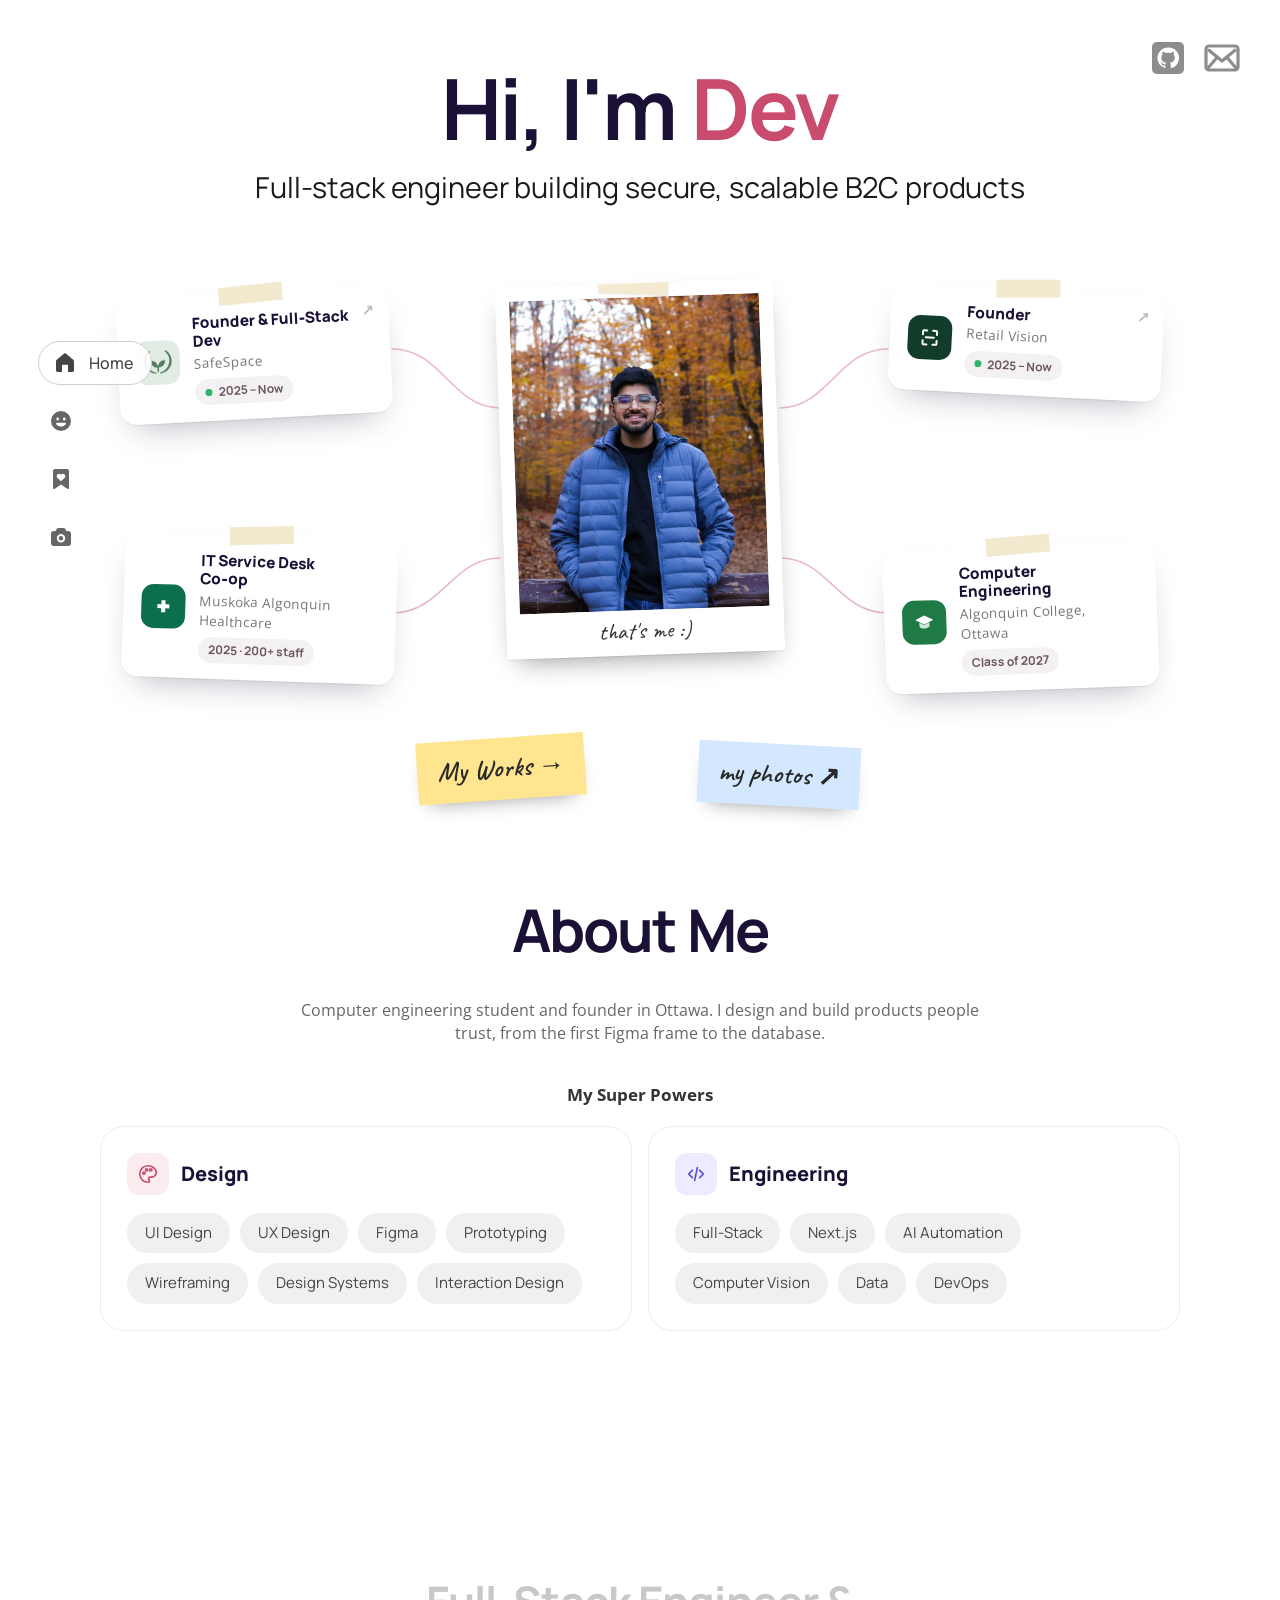
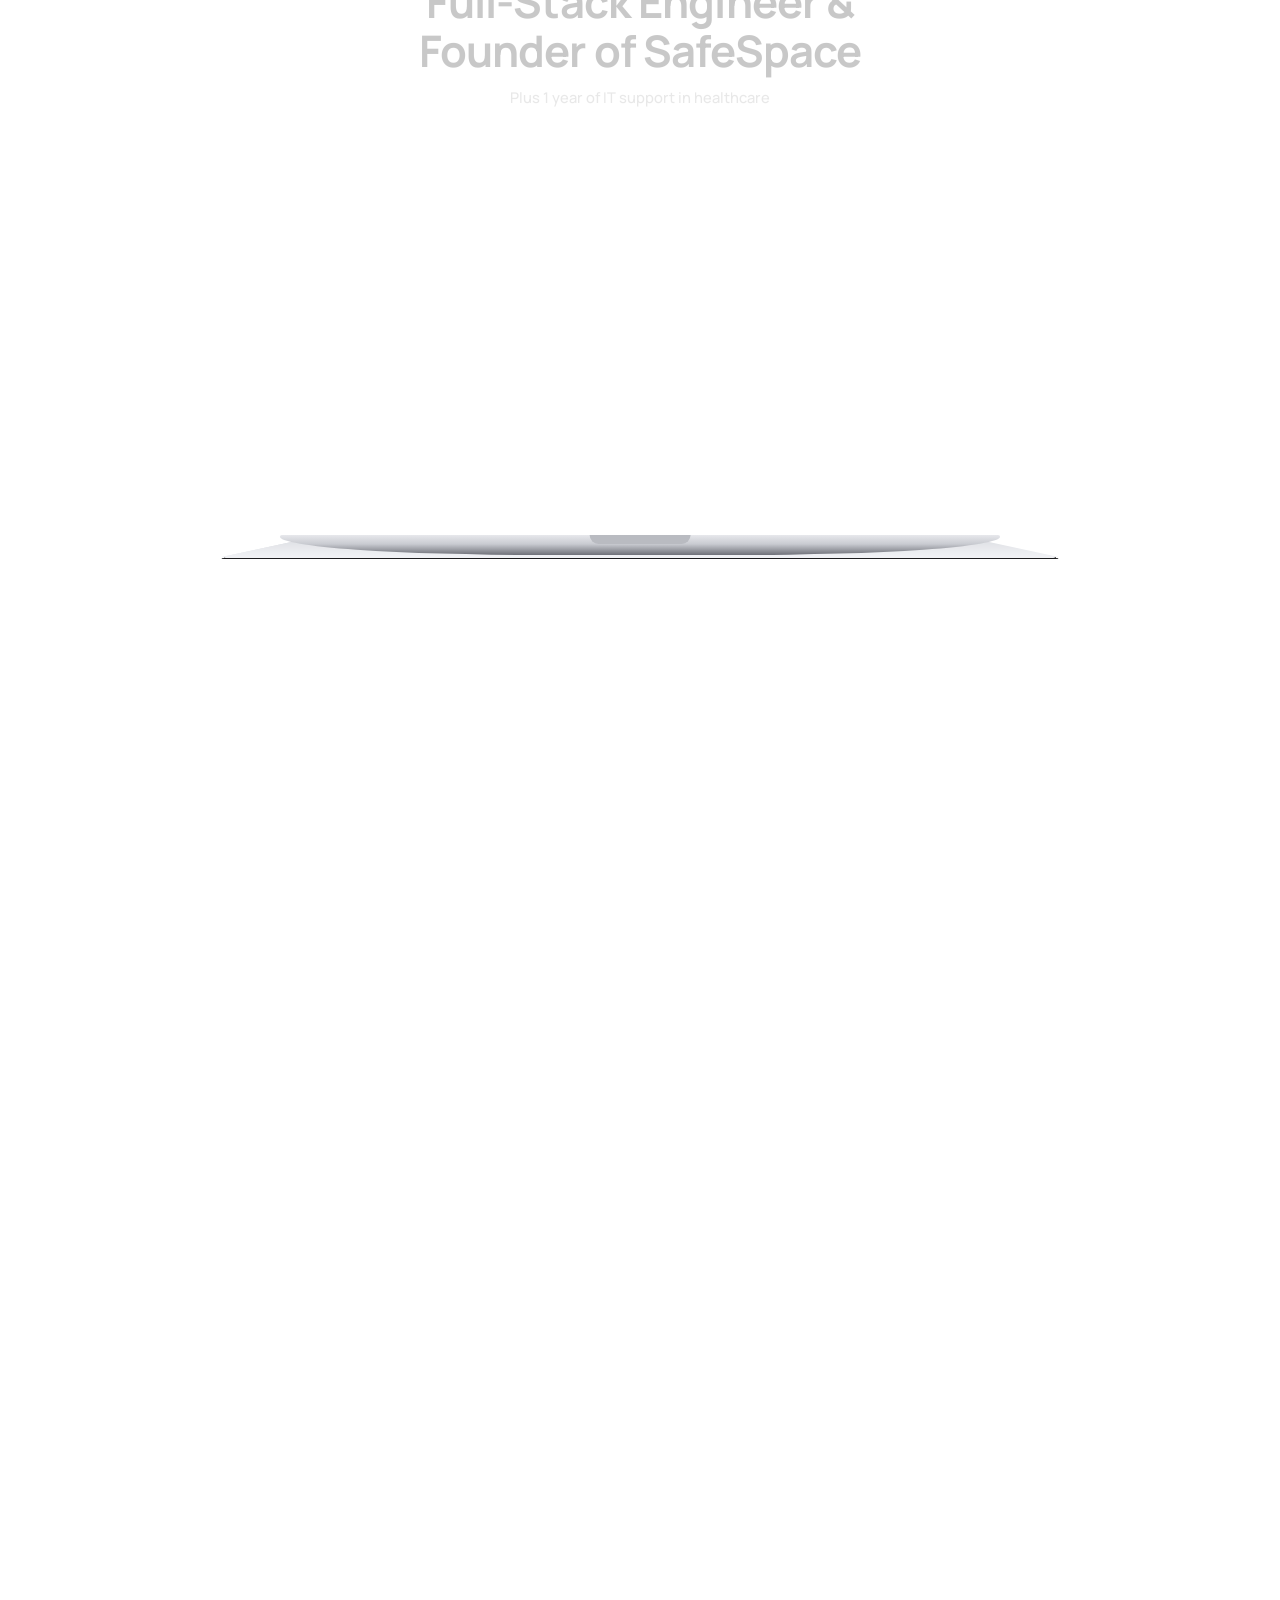
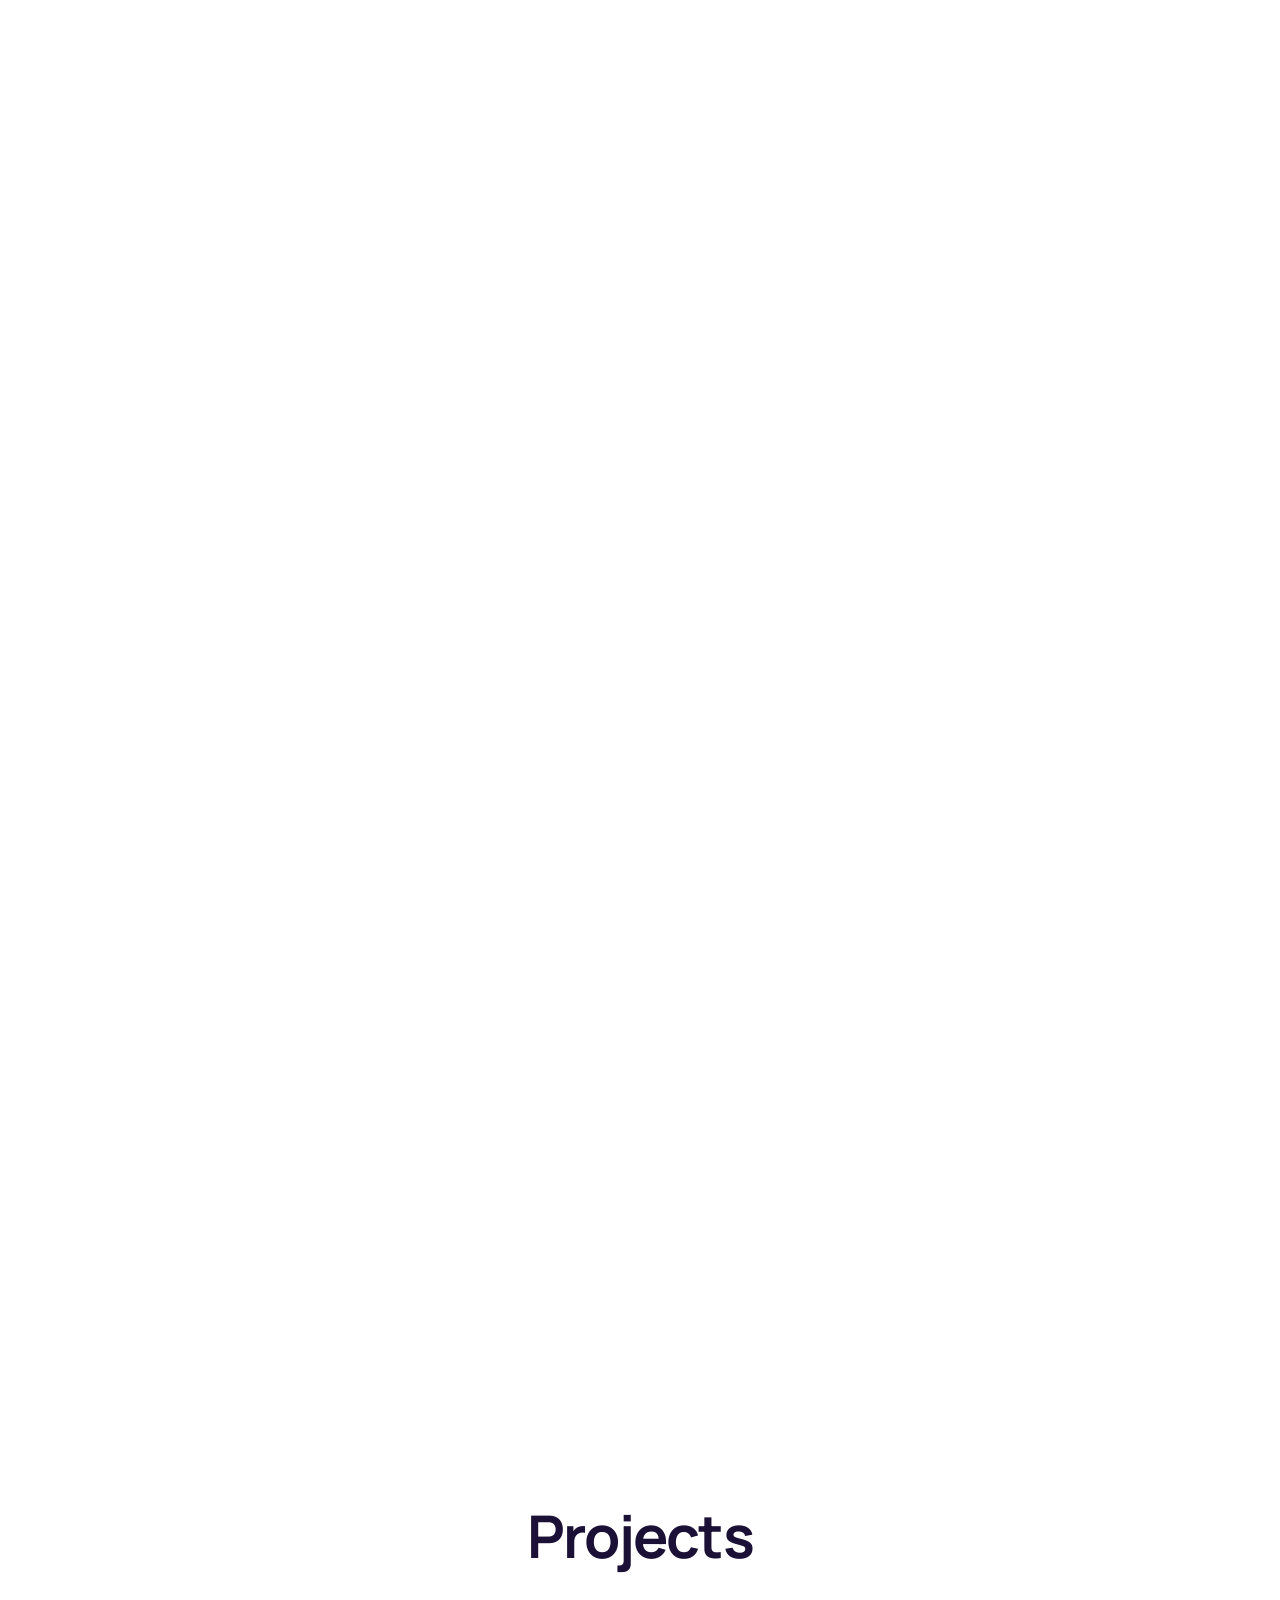
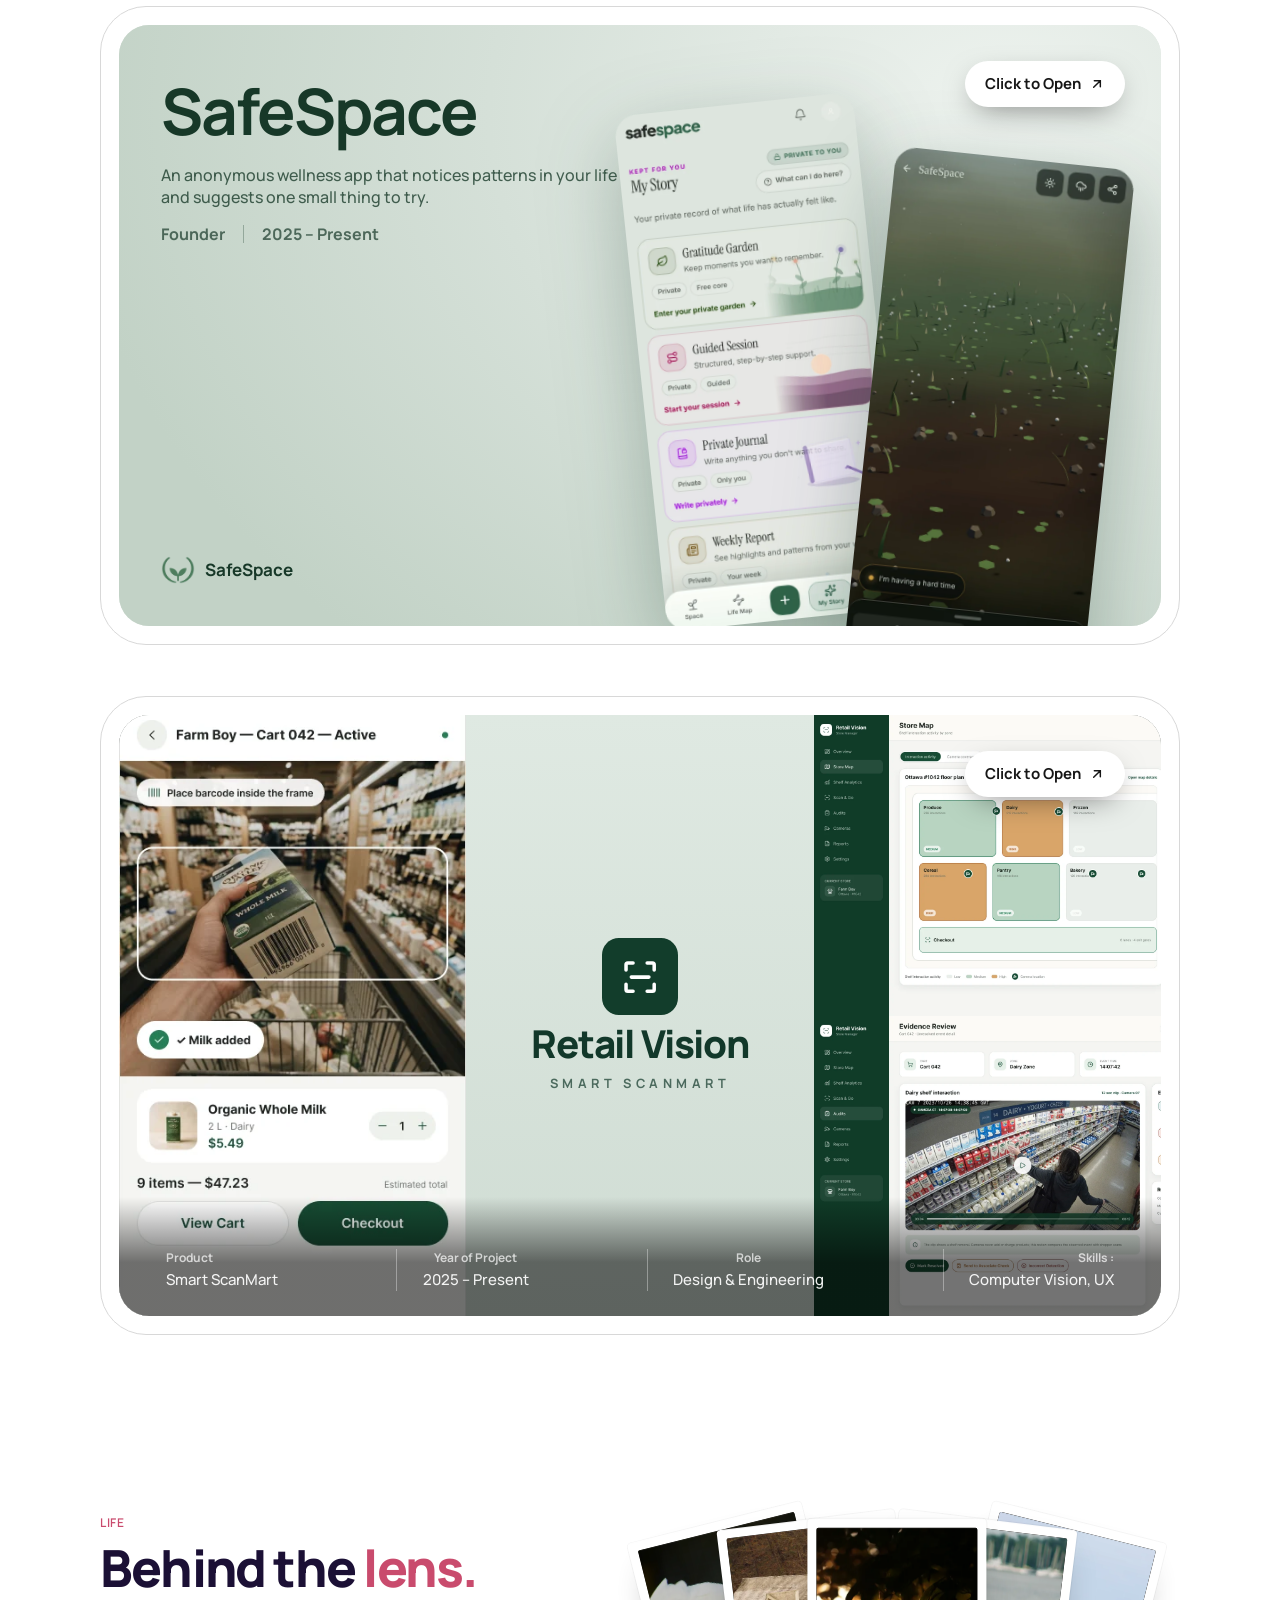
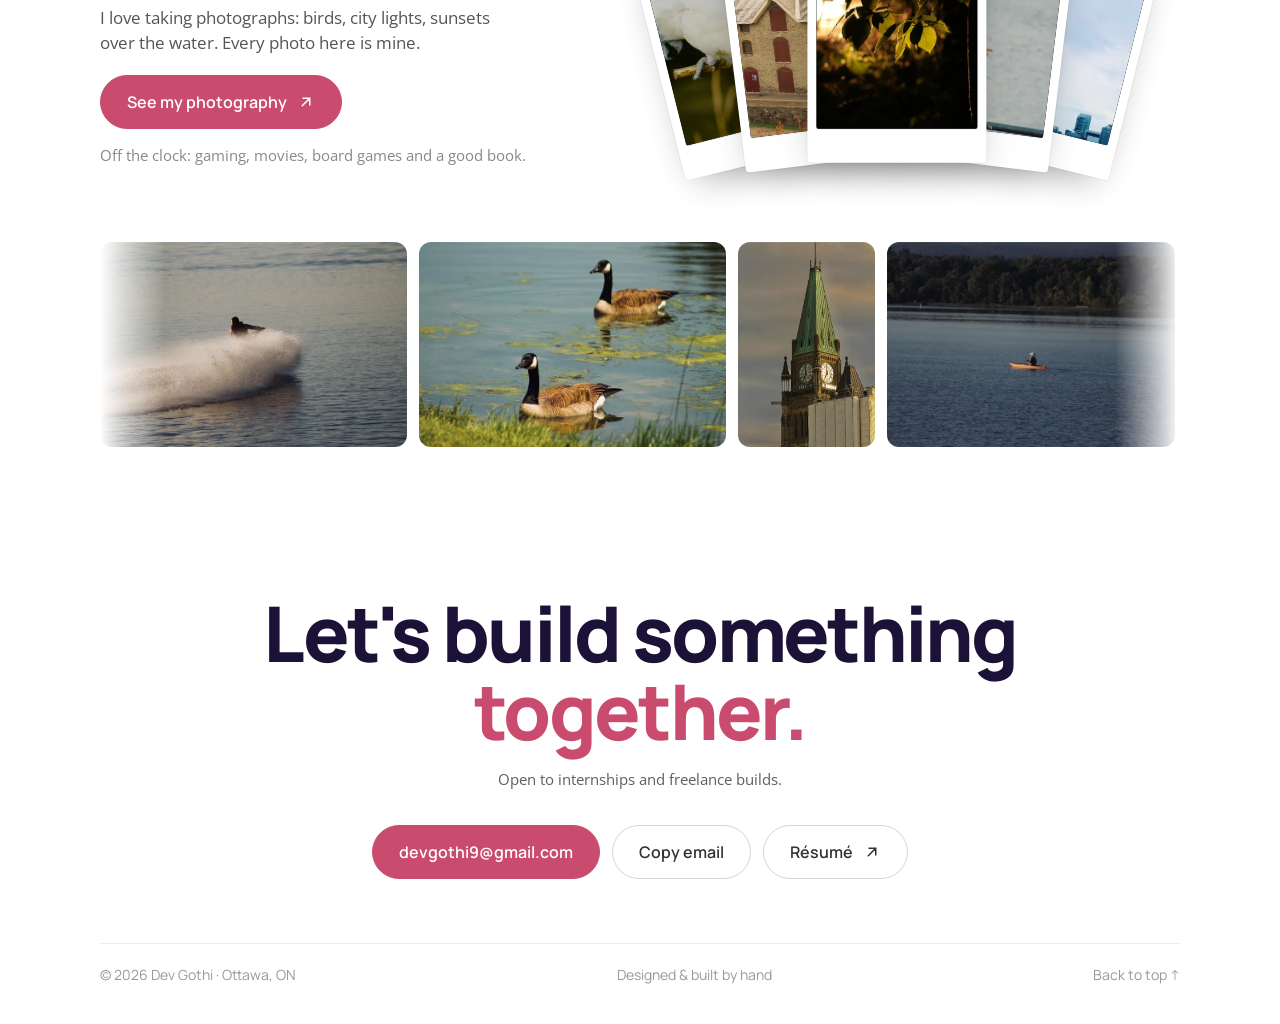
==== commit 8fac3357: "SafeSpace case study with real screens; tighter spacing - SafeSpace card, hero card and laptop tile " ====
--- a/index.html
+++ b/index.html
@@ -79,7 +79,7 @@
       </div>
 
       <a class="xp" href="#safespace" data-case="safespace" data-open="Open case study" style="--x:17;--y:20;--r:-3deg;--dx:16px;--dy:6px" data-depth="0.9">
-        <span class="xp__logo" style="background:#7c6cf0"><svg viewBox="0 0 24 24"><path d="M12 19s-6.5-4-6.5-8.5A3.6 3.6 0 0 1 12 8.2a3.6 3.6 0 0 1 6.5 2.3C18.5 15 12 19 12 19Z" fill="#fff"/></svg></span>
+        <span class="xp__logo" style="background:#e3ebe5"><img src="assets/work/ss-mark.webp" alt="" width="30" height="25"></span>
         <span class="xp__body"><b>Founder &amp; Full&#8209;Stack Dev</b><span>SafeSpace</span></span>
         <span class="xp__date"><i class="xp__live"></i>2025 – Now</span>
       </a>
@@ -120,12 +120,6 @@
       </div>
     </div>
 
-    <h4 class="about__h about__h--center" data-reveal>My Roots &amp; Foundation</h4>
-    <div class="facts">
-      <div class="fact" data-reveal><span class="fact__big">'27</span><b>Algonquin College</b><p>Computer Engineering Technology, Ottawa</p></div>
-      <div class="fact" data-reveal><span class="fact__big">Co-head</span><b>Tech-Xtreme</b><p>Co-led a national-level tech fest</p></div>
-      <div class="fact" data-reveal><span class="fact__big">Mentor</span><b>Giving back</b><p>Teaching underprivileged kids</p></div>
-    </div>
   </section>
 
   <!-- ================= LAPTOP INTRO ================= -->
@@ -139,7 +133,7 @@
         <div class="laptop__screen">
           <div class="lscreen">
             <div class="lscreen__bar"><i></i><i></i><i></i><span>devgothi — projects</span></div>
-            <a class="lscreen__tile lscreen__tile--ss" href="#safespace" data-case="safespace" data-fly data-open><b>SafeSpace</b><small>Anonymous wellness</small></a>
+            <a class="lscreen__tile lscreen__tile--ss" href="#safespace" data-case="safespace" data-fly data-open><b>SafeSpace</b><small>Anonymous wellness app</small></a>
             <a class="lscreen__tile lscreen__tile--rv" href="#retail-vision" data-case="retail-vision" data-fly data-open><b>Retail Vision</b><small>Checkout without lines</small></a>
           </div>
         </div>
@@ -154,25 +148,17 @@
     <div class="projects">
 
       <div class="sleeve">
-        <a class="card" href="#safespace" data-case="safespace" data-open>
-          <div class="card__visual ss">
-            <div class="ss__phone">
-              <div class="ss__notch"></div>
-              <div class="ss__hdr"><b>Tonight</b><span class="ss__anon">anon · #4f2a</span></div>
-              <div class="ss__card"><small>Journal</small>Couldn't focus today. Exams are close and I keep comparing myself to everyone.</div>
-              <div class="ss__card ss__bubble"><small>AI coach</small>That's a lot to carry. What's one thing you finished this week that you're proud of?</div>
-              <div class="ss__card"><small>Weekly mood report</small>
-                <div class="ss__bars"><i style="--h:40%"></i><i style="--h:55%"></i><i style="--h:35%"></i><i style="--h:62%"></i><i style="--h:70%" class="is-hi"></i><i style="--h:58%"></i><i style="--h:80%" class="is-hi"></i></div>
-              </div>
-              <div class="ss__card ss__price"><span>Plus · regional pricing</span><b data-currency="$,€,£,₹,¥,A$,C$,R$">$</b></div>
-            </div>
+        <a class="card card--light" href="#safespace" data-case="safespace" data-open>
+          <div class="card__visual ss2">
+            <img class="ss2__phone ss2__phone--a" src="assets/work/ss-insights.webp" alt="" width="600" height="1298" loading="lazy">
+            <img class="ss2__phone ss2__phone--b" src="assets/work/ss-garden.webp" alt="" width="600" height="1298" loading="lazy">
           </div>
           <div class="card__text">
             <h3 class="card__name">SafeSpace</h3>
-            <p class="card__desc">Anonymous mental-wellness platform with an AI journal coach. Built and shipped solo.</p>
+            <p class="card__desc">An anonymous wellness app that notices patterns in your life and suggests one small thing to try.</p>
             <div class="card__inside"><span>Founder</span><i></i><span>2025 – Present</span></div>
           </div>
-          <div class="card__logo"><b style="background:#a99bff;color:#15121f">S</b>SafeSpace</div>
+          <div class="card__logo"><img src="assets/work/ss-mark.webp" alt="" width="34" height="28">SafeSpace</div>
           <span class="card__open">Click to Open <svg viewBox="0 0 24 24" fill="none" stroke="currentColor" stroke-width="2.2" stroke-linecap="round"><path d="M7 17 17 7M8 7h9v9"/></svg></span>
         </a>
       </div>
@@ -208,10 +194,10 @@
 
   <!-- ================= LIFE ================= -->
   <section class="section wrap" id="life" data-section="life">
-    <h2 class="title" data-reveal>Life</h2>
     <div class="life">
       <div class="life__text">
-        <h3 class="life__h" data-reveal>Behind the <span class="pink">lens.</span></h3>
+        <span class="eyebrow mono" data-reveal>Life</span>
+        <h2 class="life__h" data-reveal>Behind the <span class="pink">lens.</span></h2>
         <p class="life__p" data-reveal>I love taking photographs: birds, city lights, sunsets over the water. Every photo here is mine.</p>
         <div data-reveal><a class="btn btn--pink" href="https://devphotography.vercel.app/" target="_blank" rel="noopener">See my photography <svg viewBox="0 0 24 24" fill="none" stroke="currentColor" stroke-width="2" stroke-linecap="round"><path d="M7 17 17 7M8 7h9v9"/></svg></a></div>
         <p class="life__also" data-reveal>Off the clock: gaming, movies, board games and a good book.</p>
@@ -303,98 +289,121 @@
     <header class="cs-hero wrap">
       <span class="eyebrow mono" data-reveal>Case study 01 · Founder</span>
       <h1 class="cs-title" data-reveal>SafeSpace</h1>
-      <p class="cs-lede" data-reveal>Say how you feel, <span class="pink">without</span> saying who you are.</p>
+      <p class="cs-lede" data-reveal>A private place to let things out, and <span class="pink">make sense</span> of them.</p>
       <dl class="cs-meta" data-reveal>
         <div><dt class="mono">Role</dt><dd>Founder, solo build</dd></div>
         <div><dt class="mono">Timeline</dt><dd>Jan 2025 – now</dd></div>
-        <div><dt class="mono">Stack</dt><dd>Next.js 14 · Supabase · Stripe</dd></div>
+        <div><dt class="mono">Stack</dt><dd>Next.js 14 · Supabase · Stripe · Claude API</dd></div>
         <div><dt class="mono">Status</dt><dd><a href="https://www.thesafespace.dev/" target="_blank" rel="noopener">Live ↗</a> · Android in review</dd></div>
       </dl>
     </header>
 
-    <section class="wrap"><div class="cs-cover" data-reveal><div class="card">
-          <div class="card__visual ss">
-            <div class="ss__phone">
-              <div class="ss__notch"></div>
-              <div class="ss__hdr"><b>Tonight</b><span class="ss__anon">anon · #4f2a</span></div>
-              <div class="ss__card"><small>Journal</small>Couldn't focus today. Exams are close and I keep comparing myself to everyone.</div>
-              <div class="ss__card ss__bubble"><small>AI coach</small>That's a lot to carry. What's one thing you finished this week that you're proud of?</div>
-              <div class="ss__card"><small>Weekly mood report</small>
-                <div class="ss__bars"><i style="--h:40%"></i><i style="--h:55%"></i><i style="--h:35%"></i><i style="--h:62%"></i><i style="--h:70%" class="is-hi"></i><i style="--h:58%"></i><i style="--h:80%" class="is-hi"></i></div>
-              </div>
-              <div class="ss__card ss__price"><span>Plus · regional pricing</span><b data-currency="$,€,£,₹,¥,A$,C$,R$">$</b></div>
-            </div>
+    <section class="wrap"><div class="cs-cover" data-reveal><div class="card card--light">
+          <div class="card__visual ss2">
+            <img class="ss2__phone ss2__phone--a" src="assets/work/ss-insights.webp" alt="" width="600" height="1298">
+            <img class="ss2__phone ss2__phone--b" src="assets/work/ss-garden.webp" alt="" width="600" height="1298">
           </div>
           <div class="card__text">
             <h3 class="card__name">SafeSpace</h3>
-            <p class="card__desc">Anonymous mental-wellness platform with an AI journal coach. Built and shipped solo.</p>
+            <p class="card__desc">An anonymous wellness app that notices patterns in your life and suggests one small thing to try.</p>
             <div class="card__inside"><span>Founder</span><i></i><span>2025 – Present</span></div>
           </div>
-          <div class="card__logo"><b style="background:#a99bff;color:#15121f">S</b>SafeSpace</div>
-          </div></div></section>
+          <div class="card__logo"><img src="assets/work/ss-mark.webp" alt="" width="34" height="28">SafeSpace</div>
+        </div></div></section>
 
     <section class="wrap cs-sec">
       <span class="cs-sec__label mono">Overview</span>
-      <div><p class="cs-sec__lead" data-reveal>An anonymous mental-wellness platform. Real-time support, an AI journal coach and weekly mood insights.</p></div>
+      <div><p class="cs-sec__lead" data-reveal>An anonymous wellness app. You share or journal without a real name; SafeSpace spots patterns over time and suggests one small thing to try.</p></div>
     </section>
 
     <section class="wrap cs-sec">
       <span class="cs-sec__label mono">The problem</span>
       <div>
-        <p class="cs-sec__lead" data-reveal>Most wellness apps ask who you are <span class="pink">before</span> you feel safe.</p>
-        <p class="cs-sec__body" data-reveal>Sign-ups, real names and social profiles keep people from opening up when they need it most.</p>
-      </div>
-    </section>
-
-    <section class="wrap cs-sec">
-      <span class="cs-sec__label mono">Goals</span>
-      <div class="goals">
-        <div class="goal" data-reveal><b>Anonymous</b><p>No real name needed to get support.</p></div>
-        <div class="goal" data-reveal><b>Private</b><p>Data locked down at the database level.</p></div>
-        <div class="goal" data-reveal><b>Sustainable</b><p>A fair paid tier that works in any country.</p></div>
-      </div>
-    </section>
-
-    <section class="wrap cs-sec">
-      <span class="cs-sec__label mono">Process</span>
+        <p class="cs-sec__lead" data-reveal>Mood apps track numbers, but rarely explain <span class="pink">why</span> a week felt heavy.</p>
+        <p class="cs-sec__body" data-reveal>And most ask who you are before you feel safe enough to be honest.</p>
+      </div>
+    </section>
+
+    <section class="wrap">
+      <div class="shots">
+        <figure class="shot shot--12 shot--phones shot--sage" data-reveal>
+          <img src="assets/work/ss-home.webp" alt="SafeSpace welcome screen" width="600" height="1298" loading="lazy">
+          <img src="assets/work/ss-write.webp" alt="Share how you're feeling screen" width="600" height="1298" loading="lazy">
+          <img src="assets/work/ss-crisis.webp" alt="Crisis help screen with helplines" width="600" height="1298" loading="lazy">
+          <figcaption>Welcome · Share · Crisis help</figcaption>
+        </figure>
+      </div>
+    </section>
+
+    <section class="wrap cs-sec">
+      <span class="cs-sec__label mono">How it works</span>
       <ol class="steps">
-        <li data-reveal><b>Design</b><p>Calm, low-pressure flows for journaling and chat.</p></li>
-        <li data-reveal><b>Build</b><p>Next.js 14 App Router on Supabase with real-time messaging.</p></li>
-        <li data-reveal><b>Monetise</b><p>Stripe subscriptions, free trials and webhooks.</p></li>
-        <li data-reveal><b>Launch</b><p>PWA on Vercel edge, SEO, Android build to Google Play.</p></li>
+        <li data-reveal><b>Notice</b><p>Check-ins and journal entries build a private history.</p></li>
+        <li data-reveal><b>Understand</b><p>The Life Map shows what tends to follow what.</p></li>
+        <li data-reveal><b>Try</b><p>One suggestion, drawn from what you actually logged.</p></li>
+        <li data-reveal><b>Learn</b><p>You decide whether it helped, and it adapts.</p></li>
       </ol>
+    </section>
+
+    <section class="wrap">
+      <div class="shots">
+        <figure class="shot shot--12 shot--phones shot--sage" data-reveal>
+          <img src="assets/work/ss-life-map.webp" alt="Life Map screen" width="600" height="1298" loading="lazy">
+          <img src="assets/work/ss-garden.webp" alt="Gratitude Garden screen" width="600" height="1298" loading="lazy">
+          <img src="assets/work/ss-guided.webp" alt="Guided session screen" width="600" height="1298" loading="lazy">
+          <figcaption>Life Map · Gratitude Garden · Guided session</figcaption>
+        </figure>
+      </div>
     </section>
 
     <section class="wrap cs-sec">
       <span class="cs-sec__label mono">Key features</span>
       <div class="features">
-        <div class="feature" data-reveal><span class="feature__i"><svg viewBox="0 0 24 24" fill="none" stroke="currentColor" stroke-width="1.8" stroke-linecap="round" stroke-linejoin="round"><path d="M21 12a8 8 0 0 1-11.6 7.1L4 20l1-4.6A8 8 0 1 1 21 12Z"/></svg></span><b>Anonymous chat</b><p>Real-time messaging with no identity attached.</p></div>
-        <div class="feature" data-reveal><span class="feature__i"><svg viewBox="0 0 24 24" fill="none" stroke="currentColor" stroke-width="1.8" stroke-linecap="round" stroke-linejoin="round"><path d="M4 20h4L19 9l-4-4L4 16v4ZM13.5 6.5l4 4"/></svg></span><b>AI journal coach</b><p>Replies to entries with gentle prompts, not diagnoses.</p></div>
-        <div class="feature" data-reveal><span class="feature__i"><svg viewBox="0 0 24 24" fill="none" stroke="currentColor" stroke-width="1.8" stroke-linecap="round" stroke-linejoin="round"><path d="M3 20h18M6 16l4-5 3 3 5-7"/></svg></span><b>Weekly mood reports</b><p>Automated insights from your own entries.</p></div>
-        <div class="feature" data-reveal><span class="feature__i"><svg viewBox="0 0 24 24" fill="none" stroke="currentColor" stroke-width="1.8" stroke-linecap="round" stroke-linejoin="round"><circle cx="12" cy="12" r="9"/><path d="M3 12h18M12 3c2.5 2.5 3.5 5.5 3.5 9s-1 6.5-3.5 9c-2.5-2.5-3.5-5.5-3.5-9s1-6.5 3.5-9Z"/></svg></span><b>Regional pricing</b><p>Freemium plans in 8 currencies.</p></div>
-      </div>
-    </section>
-
-    <section class="wrap cs-sec">
-      <span class="cs-sec__label mono">Challenges</span>
+        <div class="feature" data-reveal><span class="feature__i"><svg viewBox="0 0 24 24" fill="none" stroke="currentColor" stroke-width="1.8" stroke-linecap="round" stroke-linejoin="round"><path d="M21 12a8 8 0 0 1-11.6 7.1L4 20l1-4.6A8 8 0 1 1 21 12Z"/></svg></span><b>Anonymous Space</b><p>Posts are kept separate from the rest of your account.</p></div>
+        <div class="feature" data-reveal><span class="feature__i"><svg viewBox="0 0 24 24" fill="none" stroke="currentColor" stroke-width="1.8" stroke-linecap="round" stroke-linejoin="round"><path d="M4 20h4L19 9l-4-4L4 16v4ZM13.5 6.5l4 4"/></svg></span><b>AI journal companion</b><p>Built on Claude. Reflects on entries, never diagnoses.</p></div>
+        <div class="feature" data-reveal><span class="feature__i"><svg viewBox="0 0 24 24" fill="none" stroke="currentColor" stroke-width="1.8" stroke-linecap="round" stroke-linejoin="round"><path d="M3 20h18M6 16l4-5 3 3 5-7"/></svg></span><b>Life Map &amp; weekly report</b><p>Patterns from your history, not one bad day.</p></div>
+        <div class="feature" data-reveal><span class="feature__i"><svg viewBox="0 0 24 24" fill="none" stroke="currentColor" stroke-width="1.8" stroke-linecap="round" stroke-linejoin="round"><path d="M12 21v-7M12 14c-4 0-6-3-6-7 4 0 6 3 6 7Zm0 0c4 0 6-3 6-7-4 0-6 3-6 7Z"/></svg></span><b>Gratitude Garden</b><p>Every good moment you save grows a plant in a 3D garden.</p></div>
+      </div>
+    </section>
+
+    <section class="wrap">
+      <div class="principle principle--sage" data-reveal>
+        <span class="mono">Safety first</span>
+        <blockquote>Help is <span class="serif">one tap</span> away.</blockquote>
+        <p>A risk classifier watches for crisis language and surfaces local helplines, like 988 in the US, right away.</p>
+      </div>
+    </section>
+
+    <section class="wrap cs-sec">
+      <span class="cs-sec__label mono">Key decisions</span>
       <div class="challenges">
-        <div class="challenge" data-reveal><b>Privacy that can't be bypassed</b><p>Row Level Security on Supabase, so even a modified client can't read other users' data.</p></div>
-        <div class="challenge" data-reveal><b>Billing that stays in sync</b><p>Stripe webhooks keep access matched to each subscription and trial.</p></div>
+        <div class="challenge" data-reveal><b>Privacy in the database</b><p>Supabase Row Level Security on user data, so even a modified client can't read someone else's entries.</p></div>
+        <div class="challenge" data-reveal><b>Fair, reliable billing</b><p>Free, Plus and Pro plans on Stripe, regional prices in 8 markets, a 3-day trial, and webhooks that keep access in sync.</p></div>
+        <div class="challenge" data-reveal><b>Installable everywhere</b><p>A PWA with push notifications on Vercel, plus an Android build submitted to Google Play.</p></div>
+      </div>
+    </section>
+
+    <section class="wrap">
+      <div class="shots">
+        <figure class="shot shot--12" data-reveal>
+          <img src="assets/work/ss-landing.webp" alt="SafeSpace landing page" width="1440" height="900" loading="lazy">
+          <figcaption>thesafespace.dev</figcaption>
+        </figure>
       </div>
     </section>
 
     <section class="wrap cs-sec">
       <span class="cs-sec__label mono">Results</span>
       <div class="outcomes">
-        <div class="outcome" data-reveal><b>8</b><span>currencies</span></div>
-        <div class="outcome" data-reveal><b>3</b><span>platforms: web, PWA, Android</span></div>
-        <div class="outcome" data-reveal><b>1</b><span>builder</span></div>
+        <div class="outcome" data-reveal><b>40+</b><span>screens shipped</span></div>
+        <div class="outcome" data-reveal><b>8</b><span>regional price markets</span></div>
+        <div class="outcome" data-reveal><b>1</b><span>builder: design, code, launch</span></div>
       </div>
     </section>
 
     <section class="wrap cs-sec">
       <span class="cs-sec__label mono">What I learned</span>
-      <p class="cs-sec__lead" data-reveal>Shipping solo means privacy and reliability first, polish second, new features last.</p>
+      <p class="cs-sec__lead" data-reveal>Trust is the product. Privacy and safety came first; every feature after that had to earn its place.</p>
     </section>
 
     <button class="next" type="button" data-case-open="retail-vision"><span class="mono">Next project →</span><span class="next__title">Retail Vision</span></button>
--- a/assets/css/style.css
+++ b/assets/css/style.css
@@ -146,20 +146,17 @@
 .lscreen__tile b { position: relative; z-index: 1; font-size: clamp(11px, 1.6vw, 22px); font-weight: 800; letter-spacing: -0.02em; line-height: 1.1; }
 .lscreen__tile small { position: relative; z-index: 1; font-size: clamp(8px, 0.95vw, 13px); font-weight: 600; opacity: 0.75; }
 .lscreen__tile::after { content: ""; position: absolute; inset: 0; background: linear-gradient(180deg, transparent 35%, rgba(0, 0, 0, 0.65)); }
-.lscreen__tile--ss { background: radial-gradient(120% 90% at 70% 10%, #4a3d8f, #15121f); }
-.lscreen__tile--ss::before { /* mini phone */
-  content: ""; position: absolute; left: 50%; top: 9%; width: 36%; aspect-ratio: 9 / 18; transform: translateX(-50%) rotate(8deg);
-  border-radius: 14% / 7%; border: 3px solid #0b0a10;
-  background: linear-gradient(180deg, transparent 18%, rgba(169, 155, 255, 0.9) 18% 30%, transparent 30% 36%, rgba(255, 255, 255, 0.14) 36% 52%, transparent 52% 58%, rgba(169, 155, 255, 0.5) 58% 70%, transparent 70%), #1e1933;
-}
+.lscreen__tile--ss { background: url("../work/ss-today.webp") center 18% / cover, #dfe7e1; }
+.lscreen__tile--ss::after { background: linear-gradient(180deg, transparent 30%, rgba(20, 52, 37, 0.92) 72%); }
+
 .lscreen__tile--rv { background: url("../work/rv-scanner.webp") center 28% / cover, #123d2b; }
 
 
 /* ==========================================================================
    Section titles
    ========================================================================== */
-.section { position: relative; padding-block: clamp(70px, 9vw, 130px); }
-.title { margin: 0 0 clamp(36px, 5vw, 64px); text-align: center; color: var(--ink); font-size: clamp(40px, 4.6vw, 66px); font-weight: 700; letter-spacing: -0.03em; line-height: 1.05; }
+.section { position: relative; padding-block: clamp(44px, 5.5vw, 80px); }
+.title { margin: 0 0 clamp(22px, 3vw, 40px); text-align: center; color: var(--ink); font-size: clamp(40px, 4.6vw, 66px); font-weight: 700; letter-spacing: -0.03em; line-height: 1.05; }
 .title + .title-sub { margin: calc(clamp(36px, 5vw, 64px) * -0.7) auto clamp(36px, 5vw, 64px); text-align: center; color: var(--gray); max-width: 56ch; font-family: var(--body); }
 
 /* ==========================================================================
@@ -199,36 +196,6 @@
 .card__meta div:last-child { text-align: right; padding-right: 0; }
 .card__meta small { display: block; font-size: clamp(9px, 0.95vw, 12px); font-weight: 700; color: rgba(255, 255, 255, 0.7); }
 .card__meta span { display: block; margin-top: 2px; font-size: clamp(10px, 1.2vw, 15px); font-weight: 500; color: rgba(255, 255, 255, 0.92); }
-
-/* SafeSpace art */
-.ss { --ss: #a99bff; --ss-2: #7c6cf0; background: radial-gradient(90% 120% at 85% 30%, #3a2f6e 0%, #16121f 55%, #0c0a12 100%); }
-.ss__hand { position: absolute; right: -2%; top: 6%; width: 52%; height: 110%; transform: rotate(-14deg); }
-.ss__phone {
-  position: absolute; left: 50%; top: 52%; transform: translate(-50%, -50%);
-  width: min(300px, 62%); aspect-ratio: 9 / 19.2; border-radius: 42px;
-  background: #0e0d15; border: 1px solid rgba(255, 255, 255, 0.14);
-  box-shadow: 0 40px 80px -20px rgba(0, 0, 0, 0.7), inset 0 0 0 6px #08070c;
-  padding: 18px 14px; display: flex; flex-direction: column; gap: 10px; overflow: hidden; text-align: left;
-}
-.card .ss__phone { left: 72%; top: 50%; width: 30%; transform: translate(-50%, -50%) rotate(12deg); }
-.ss__notch { width: 34%; height: 20px; border-radius: 20px; background: #000; margin: 0 auto 2px; flex: none; }
-.ss__hdr { display: flex; justify-content: space-between; align-items: center; font-size: 12px; color: #cfcae6; padding: 0 4px; }
-.ss__hdr b { font-size: 15px; color: #fff; font-weight: 700; }
-.ss__anon { font-size: 9.5px; font-weight: 600; padding: 4px 7px; border-radius: 99px; background: rgba(169, 155, 255, 0.16); color: var(--ss); }
-.ss__card { border-radius: 16px; background: rgba(255, 255, 255, 0.06); border: 1px solid rgba(255, 255, 255, 0.07); padding: 10px 12px; font-family: var(--body); font-size: 11px; line-height: 1.4; color: #dcd8ef; }
-.ss__card small { display: block; font-family: var(--head); font-size: 9px; font-weight: 700; letter-spacing: 0.06em; text-transform: uppercase; color: #8f89ad; margin-bottom: 4px; }
-.ss__bubble { align-self: flex-end; max-width: 88%; background: linear-gradient(135deg, var(--ss), var(--ss-2)); color: #110e22; border: 0; }
-.ss__bubble small { color: rgba(17, 14, 34, 0.6); }
-.ss__bars { display: flex; align-items: flex-end; gap: 6px; height: 54px; margin-top: 6px; }
-.ss__bars i { flex: 1; border-radius: 5px 5px 2px 2px; background: rgba(169, 155, 255, 0.28); height: var(--h); transform-origin: bottom; }
-.ss__bars i.is-hi { background: var(--ss); }
-.ss__price { display: flex; justify-content: space-between; align-items: center; }
-.ss__price b { font-family: var(--head); font-size: 17px; color: #fff; font-weight: 700; }
-.card .ss__card { font-size: clamp(6px, 0.85vw, 11px); padding: 4% 5%; }
-.card .ss__phone { gap: 3.4%; padding: 6% 5%; border-radius: 13% / 6%; }
-.card .ss__bars { height: clamp(20px, 3.6vw, 54px); }
-.card .ss__hdr { font-size: clamp(7px, 0.9vw, 12px); }
-.card .ss__hdr b { font-size: clamp(9px, 1.1vw, 15px); }
 
 /* Retail Vision art (collage) */
 .rv-collage { display: grid; grid-template-columns: 1fr 1fr 1fr; height: 100%; background: #e7eee9; }
@@ -277,7 +244,7 @@
 /* ==========================================================================
    Contact + footer
    ========================================================================== */
-.contact { text-align: center; padding-block: clamp(80px, 10vw, 150px) clamp(30px, 4vw, 50px); }
+.contact { text-align: center; padding-block: clamp(50px, 6vw, 90px) clamp(24px, 3vw, 40px); }
 .contact__big { margin: 0; color: var(--ink); font-size: clamp(40px, 6vw, 88px); font-weight: 800; letter-spacing: -0.035em; line-height: 1.02; }
 .contact__p { margin: 18px auto 0; max-width: 52ch; font-family: var(--body); color: var(--gray); font-size: clamp(15px, 1.2vw, 18px); }
 .contact__btns { display: flex; justify-content: center; gap: 12px; flex-wrap: wrap; margin-top: 34px; }
@@ -292,7 +259,7 @@
 .btn--pink { background: var(--pink); border-color: var(--pink); color: #fff; }
 .btn svg { width: 18px; height: 18px; }
 .copied { position: absolute; }
-.footer { display: flex; justify-content: space-between; flex-wrap: wrap; gap: 14px; margin-top: clamp(70px, 9vw, 120px); padding-top: 24px; border-top: 1px solid #ececec; color: #999; font-size: 14px; }
+.footer { display: flex; justify-content: space-between; flex-wrap: wrap; gap: 14px; margin-top: clamp(44px, 5vw, 70px); padding-top: 20px; border-top: 1px solid #ececec; color: #999; font-size: 14px; }
 .footer a:hover { color: var(--pink); }
 
 /* page fade */
@@ -369,7 +336,6 @@
   .sleeve { position: relative; top: 0; padding: 10px; border-radius: 30px; }
   .card { border-radius: 22px; aspect-ratio: 4 / 5; }
   .card__text { width: 88%; top: 6%; }
-  .card .ss__phone { left: 62%; top: 72%; width: 46%; }
   .rv-collage { grid-template-columns: 1fr 1fr; grid-template-rows: 1fr 1fr; }
   .rv-collage__c { grid-column: 1 / -1; grid-row: 1; }
   .rv-collage__r { grid-template-rows: 1fr; grid-template-columns: 1fr; }
@@ -407,16 +373,17 @@
 .card:hover .card__open svg { transform: rotate(45deg); }
 
 /* Life */
-.life { display: grid; grid-template-columns: 1fr 1.1fr; gap: clamp(30px, 5vw, 80px); align-items: center; }
+.life { display: grid; grid-template-columns: 0.9fr 1.1fr; gap: clamp(24px, 4vw, 60px); align-items: center; }
+.life .eyebrow { margin-bottom: 10px; }
 .life__h { margin: 0; color: var(--ink); font-size: clamp(34px, 4vw, 58px); font-weight: 800; letter-spacing: -0.035em; line-height: 1; }
-.life__p { margin: 18px 0 26px; max-width: 40ch; font-family: var(--body); font-size: clamp(16px, 1.3vw, 19px); color: #555; }
-.life__also { margin: 26px 0 0; font-family: var(--body); font-size: 14.5px; color: #888; }
-.polaroids { position: relative; display: block; height: clamp(300px, 34vw, 420px); }
+.life__p { margin: 12px 0 20px; max-width: 40ch; font-family: var(--body); font-size: clamp(16px, 1.3vw, 19px); color: #555; }
+.life__also { margin: 16px 0 0; font-family: var(--body); font-size: 14.5px; color: #888; }
+.polaroids { position: relative; display: block; height: clamp(260px, 26vw, 330px); }
 .pol:hover { z-index: 6; }
 .polaroids .pol:hover { transform: translate(-50%, -54%) translateX(var(--x)) rotate(0deg) scale(1.06); }
 .pol {
   --x: calc(var(--i) * clamp(46px, 6vw, 80px)); --r: calc(var(--i) * 7deg);
-  position: absolute; left: 50%; top: 50%; width: clamp(150px, 17vw, 220px); padding: 10px 10px 40px; background: #fff; border-radius: 4px;
+  position: absolute; left: 50%; top: 50%; width: clamp(140px, 14vw, 190px); padding: 9px 9px 34px; background: #fff; border-radius: 4px;
   box-shadow: 0 18px 40px -18px rgba(0, 0, 0, 0.45), 0 0 0 1px rgba(0, 0, 0, 0.04);
   transform: translate(-50%, -50%) translateX(var(--x)) rotate(var(--r));
   transition: transform 0.8s var(--ease);
@@ -446,13 +413,13 @@
 .case [data-reveal] { opacity: 0; transform: translateY(26px); transition: opacity 0.8s var(--ease), transform 0.9s var(--ease); }
 .case [data-reveal].is-in { opacity: 1; transform: none; }
 
-.cs-hero { padding-top: clamp(40px, 6vw, 80px); padding-bottom: clamp(28px, 4vw, 44px); text-align: center; }
+.cs-hero { padding-top: clamp(28px, 4vw, 52px); padding-bottom: clamp(20px, 3vw, 32px); text-align: center; }
 .eyebrow { display: block; color: var(--pink); margin-bottom: 14px; }
 .cs-title { margin: 0; color: var(--ink); font-size: clamp(48px, 8vw, 112px); font-weight: 800; letter-spacing: -0.04em; line-height: 1; }
 .cs-lede { margin: 16px auto 0; max-width: 30ch; font-size: clamp(19px, 2.2vw, 30px); line-height: 1.2; font-weight: 500; color: #333; }
 .cs-cover { padding: 14px; border-radius: 40px; border: 1px solid #ddd; }
 .cs-cover .card { cursor: default; }
-.cs-sec { display: grid; grid-template-columns: 200px minmax(0, 1fr); gap: 36px; padding-block: clamp(40px, 6vw, 72px); border-top: 1px solid #efefef; }
+.cs-sec { display: grid; grid-template-columns: 200px minmax(0, 1fr); gap: 32px; padding-block: clamp(28px, 3.6vw, 46px); border-top: 1px solid #efefef; }
 .cs-cover + .cs-sec, section.wrap:has(.cs-cover) + .cs-sec { border-top: 0; }
 .cs-sec__label { color: #999; padding-top: 6px; }
 .cs-sec__lead { margin: 0; color: var(--ink); font-size: clamp(22px, 2.5vw, 34px); font-weight: 700; line-height: 1.18; letter-spacing: -0.025em; max-width: 28ch; text-wrap: balance; }
@@ -477,10 +444,10 @@
 .challenge b { font-size: 18px; color: var(--ink); }
 .challenge p { margin: 0; font-family: var(--body); color: #666; }
 .case .principle { margin-block: clamp(10px, 2vw, 20px); }
-.case .shots { margin-block: clamp(20px, 3vw, 40px); }
+.case .shots { margin-block: clamp(10px, 1.6vw, 20px); }
 .case .outcomes { margin-top: 0; }
 .case .surfaces { margin-top: 0; }
-.next { display: block; width: 100%; text-align: center; padding-block: clamp(60px, 8vw, 110px); border-top: 1px solid #eee; background: #fafafa; }
+.next { display: block; width: 100%; text-align: center; padding-block: clamp(40px, 5vw, 70px); border-top: 1px solid #eee; background: #fafafa; }
 .next .mono { display: block; color: #999; }
 .next__title { display: block; margin-top: 10px; color: var(--ink); font-size: clamp(44px, 8vw, 104px); font-weight: 800; letter-spacing: -0.04em; line-height: 1; transition: color 0.4s, transform 0.6s var(--ease); }
 .next:hover .next__title { color: var(--pink); transform: translateY(-4px); }
@@ -533,7 +500,7 @@
 .note--blue { background: #d3e8ff; }
 
 /* Life — film strip of more photos */
-.strip { margin-top: clamp(40px, 6vw, 80px); overflow: hidden; -webkit-mask-image: linear-gradient(to right, transparent, #000 6%, #000 94%, transparent); mask-image: linear-gradient(to right, transparent, #000 6%, #000 94%, transparent); }
+.strip { margin-top: clamp(20px, 3vw, 36px); overflow: hidden; -webkit-mask-image: linear-gradient(to right, transparent, #000 6%, #000 94%, transparent); mask-image: linear-gradient(to right, transparent, #000 6%, #000 94%, transparent); }
 .strip__track { display: flex; width: max-content; animation: strip 70s linear infinite; }
 .strip:hover .strip__track { animation-play-state: paused; }
 .strip__group { display: flex; gap: 12px; padding-right: 12px; }
@@ -617,7 +584,7 @@
 }
 
 /* About — skill cards and fact tiles */
-.about__h--center { text-align: center; margin-top: clamp(44px, 5vw, 70px); margin-bottom: 22px; }
+.about__h--center { text-align: center; margin-top: clamp(26px, 3vw, 40px); margin-bottom: 18px; }
 .skills { display: grid; grid-template-columns: 1fr 1fr; gap: 16px; }
 .skill { padding: 26px; border-radius: 24px; border: 1px solid #ececec; background: #fff; transition: box-shadow 0.5s var(--ease), transform 0.5s var(--ease), border-color 0.3s; }
 .skill:hover { transform: translateY(-4px); box-shadow: 0 24px 44px -26px rgba(27, 16, 53, 0.35); border-color: #e2e2e2; }
@@ -633,3 +600,26 @@
 .fact b { display: block; font-size: 18px; color: var(--ink); }
 .fact p { margin: 4px 0 0; font-family: var(--body); font-size: 14.5px; color: #666; }
 @media (max-width: 760px) { .skills, .facts { grid-template-columns: 1fr; } }
+
+/* SafeSpace in its real brand: sage green */
+.card--light { background: #dfe7e1; color: #173828; }
+.card--light .card__desc { color: rgba(23, 56, 40, 0.78); }
+.card--light .card__inside { color: rgba(23, 56, 40, 0.7); }
+.card--light .card__inside i { background: rgba(23, 56, 40, 0.3); }
+.card--light .card__logo img { width: 34px; height: auto; }
+.card--light .card__name { color: #173828; }
+.ss2 { background: radial-gradient(90% 120% at 85% 15%, #eef3ef 0%, #d5e0d8 55%, #c2d2c6 100%); }
+.ss2__phone { position: absolute; width: 23%; height: auto; filter: drop-shadow(0 26px 40px rgba(23, 56, 40, 0.3)); transition: transform 0.9s var(--ease); }
+.ss2__phone--a { right: 27%; top: 13%; transform: rotate(-6deg); }
+.ss2__phone--b { right: 5%; top: 22%; transform: rotate(6deg); }
+.card:hover .ss2__phone--a { transform: rotate(-3deg) translateY(-8px); }
+.card:hover .ss2__phone--b { transform: rotate(3deg) translateY(-12px); }
+.xp__logo img { width: 30px; height: auto; }
+.shot--sage { background: linear-gradient(180deg, #e7eee9, #cfdcd3); }
+.principle--sage { background: #1f4d38; }
+.principle--sage .mono, .principle--sage blockquote .serif { color: #b9dcc6; }
+@media (max-width: 900px) {
+  .ss2__phone { width: 40%; }
+  .ss2__phone--a { right: 46%; top: 46%; }
+  .ss2__phone--b { right: 6%; top: 52%; }
+}
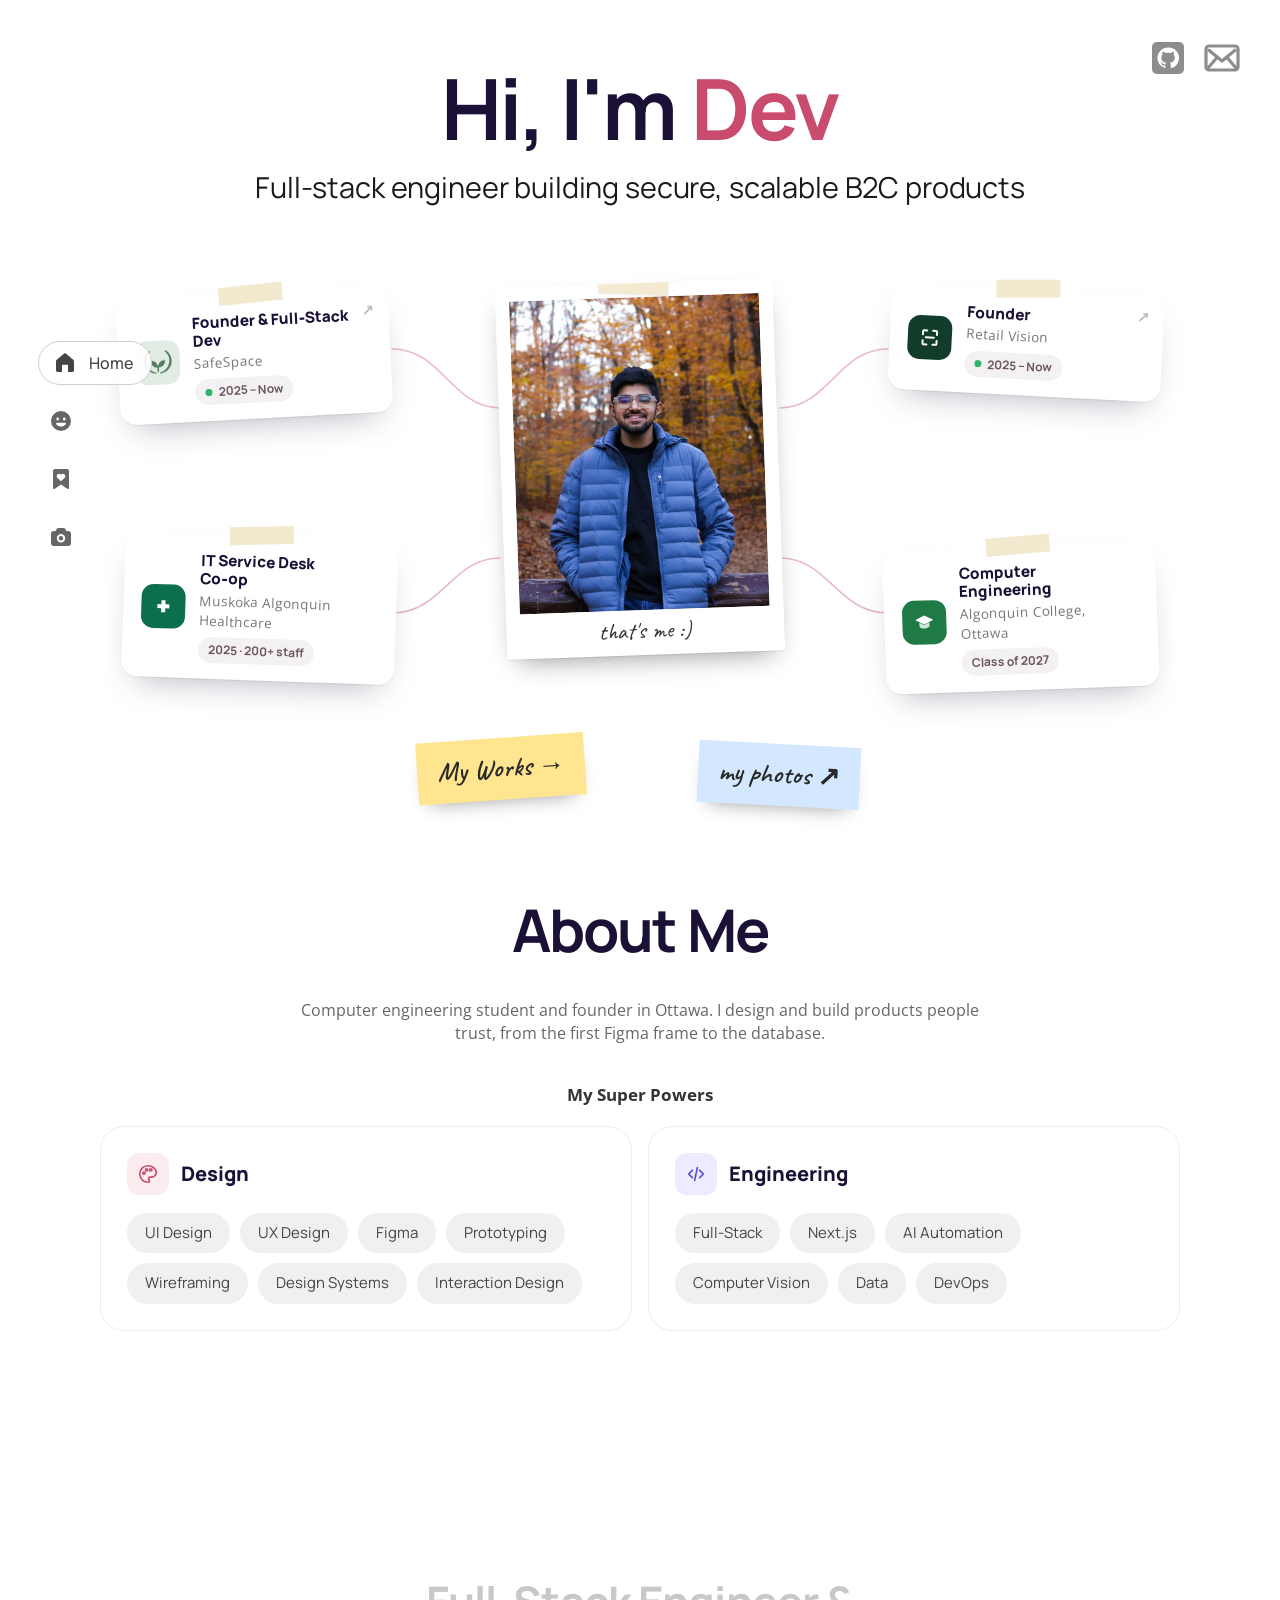
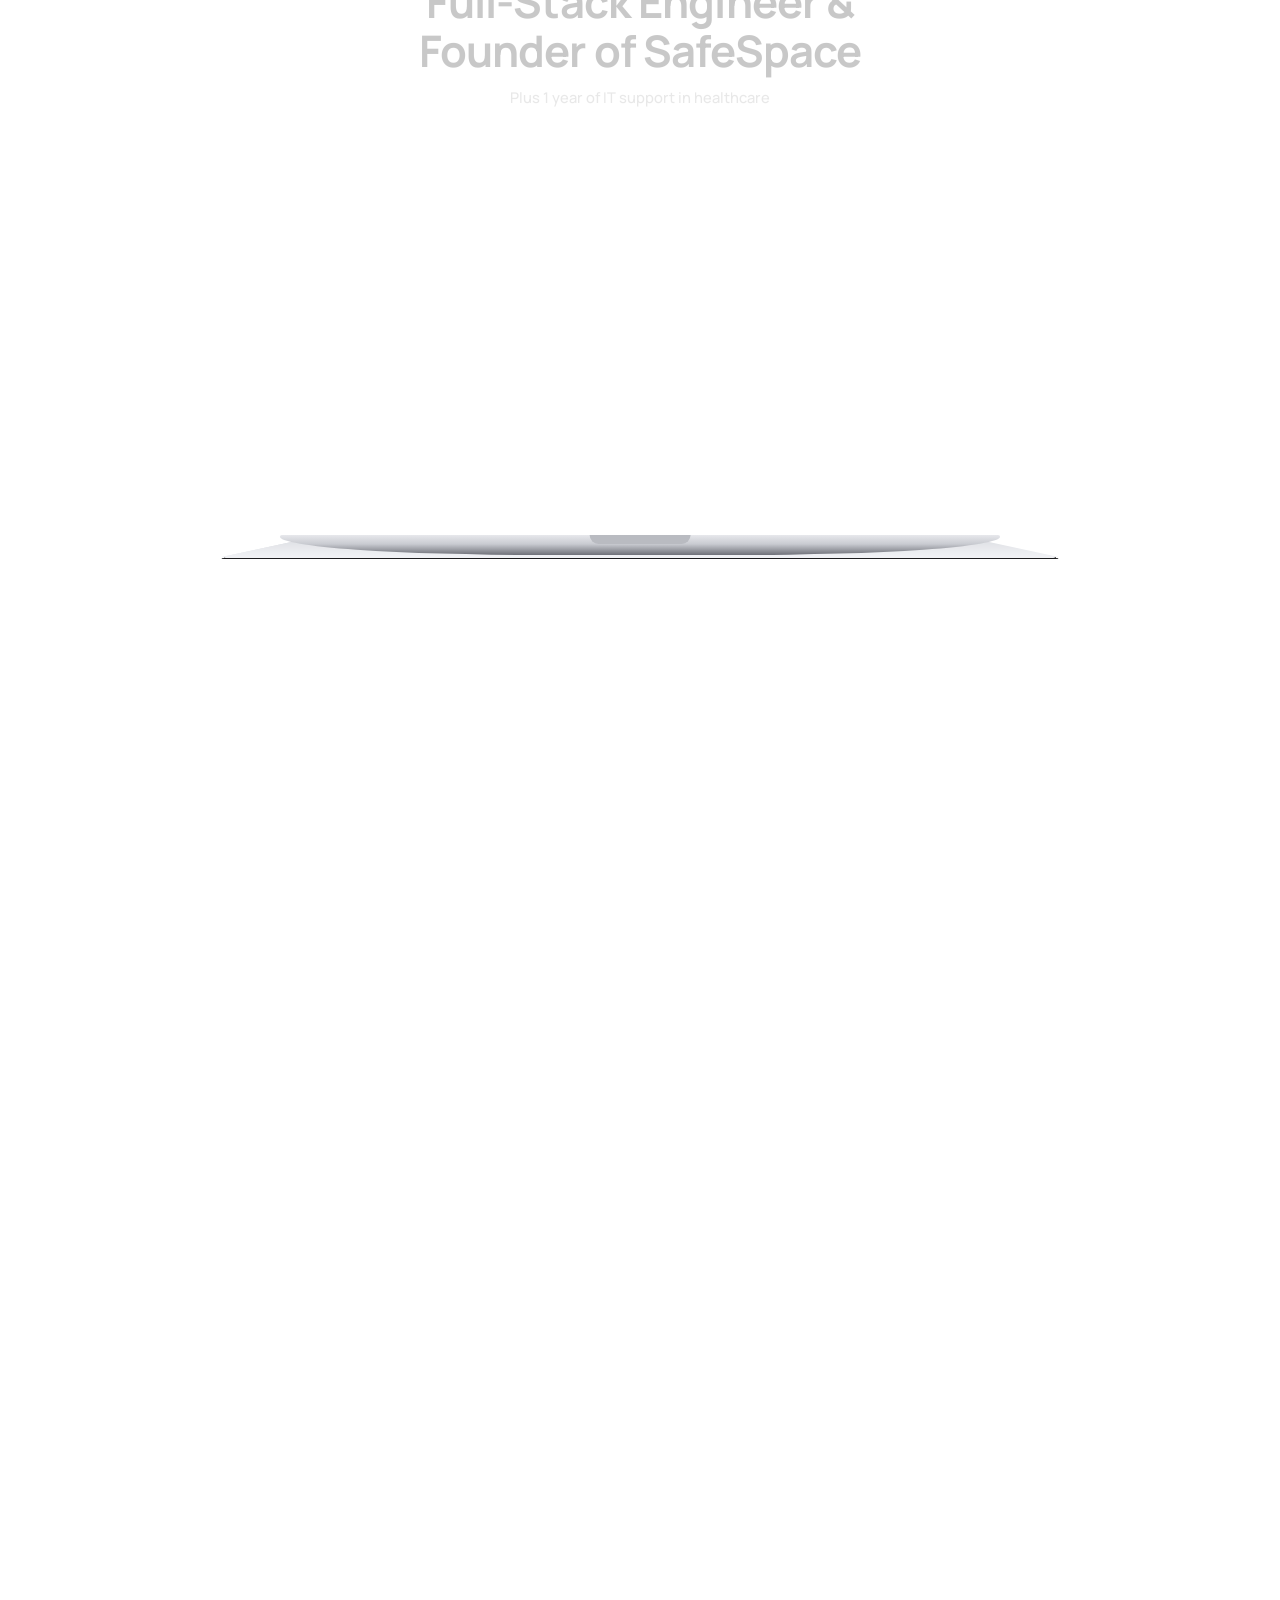
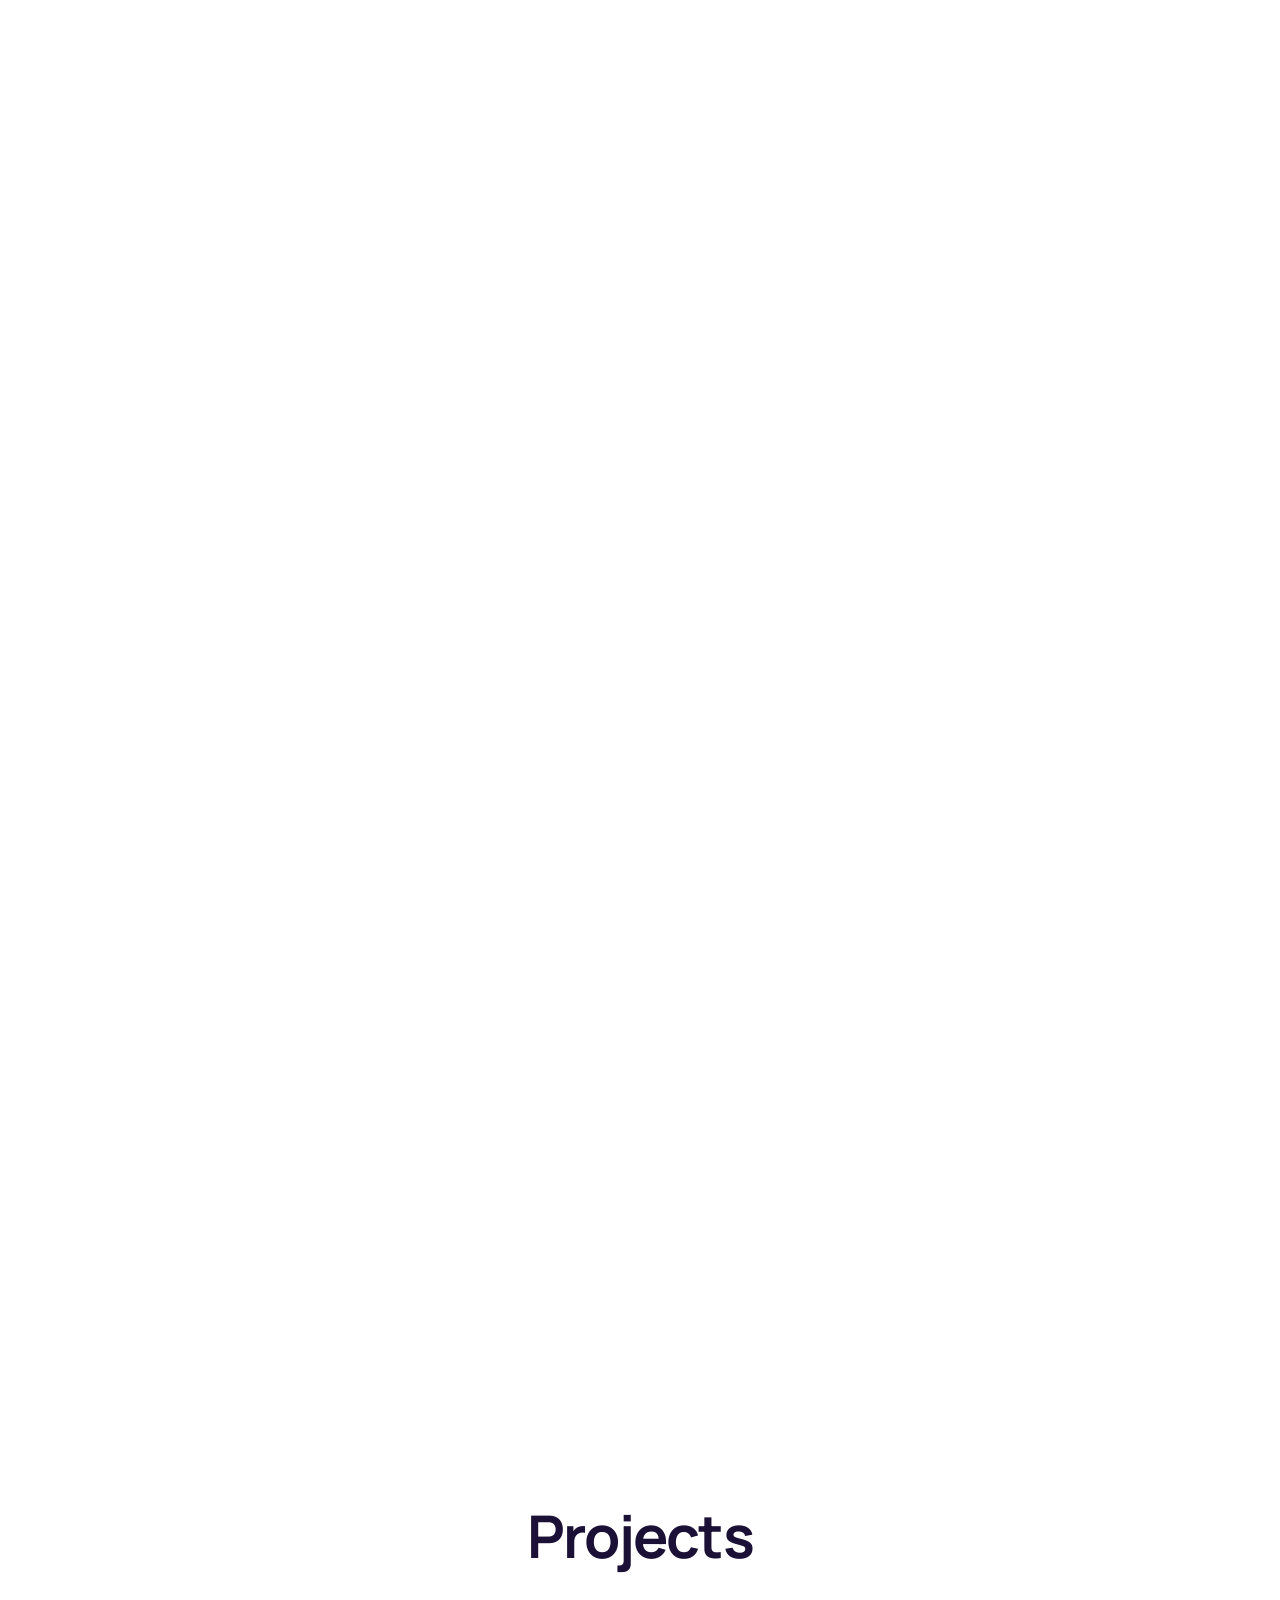
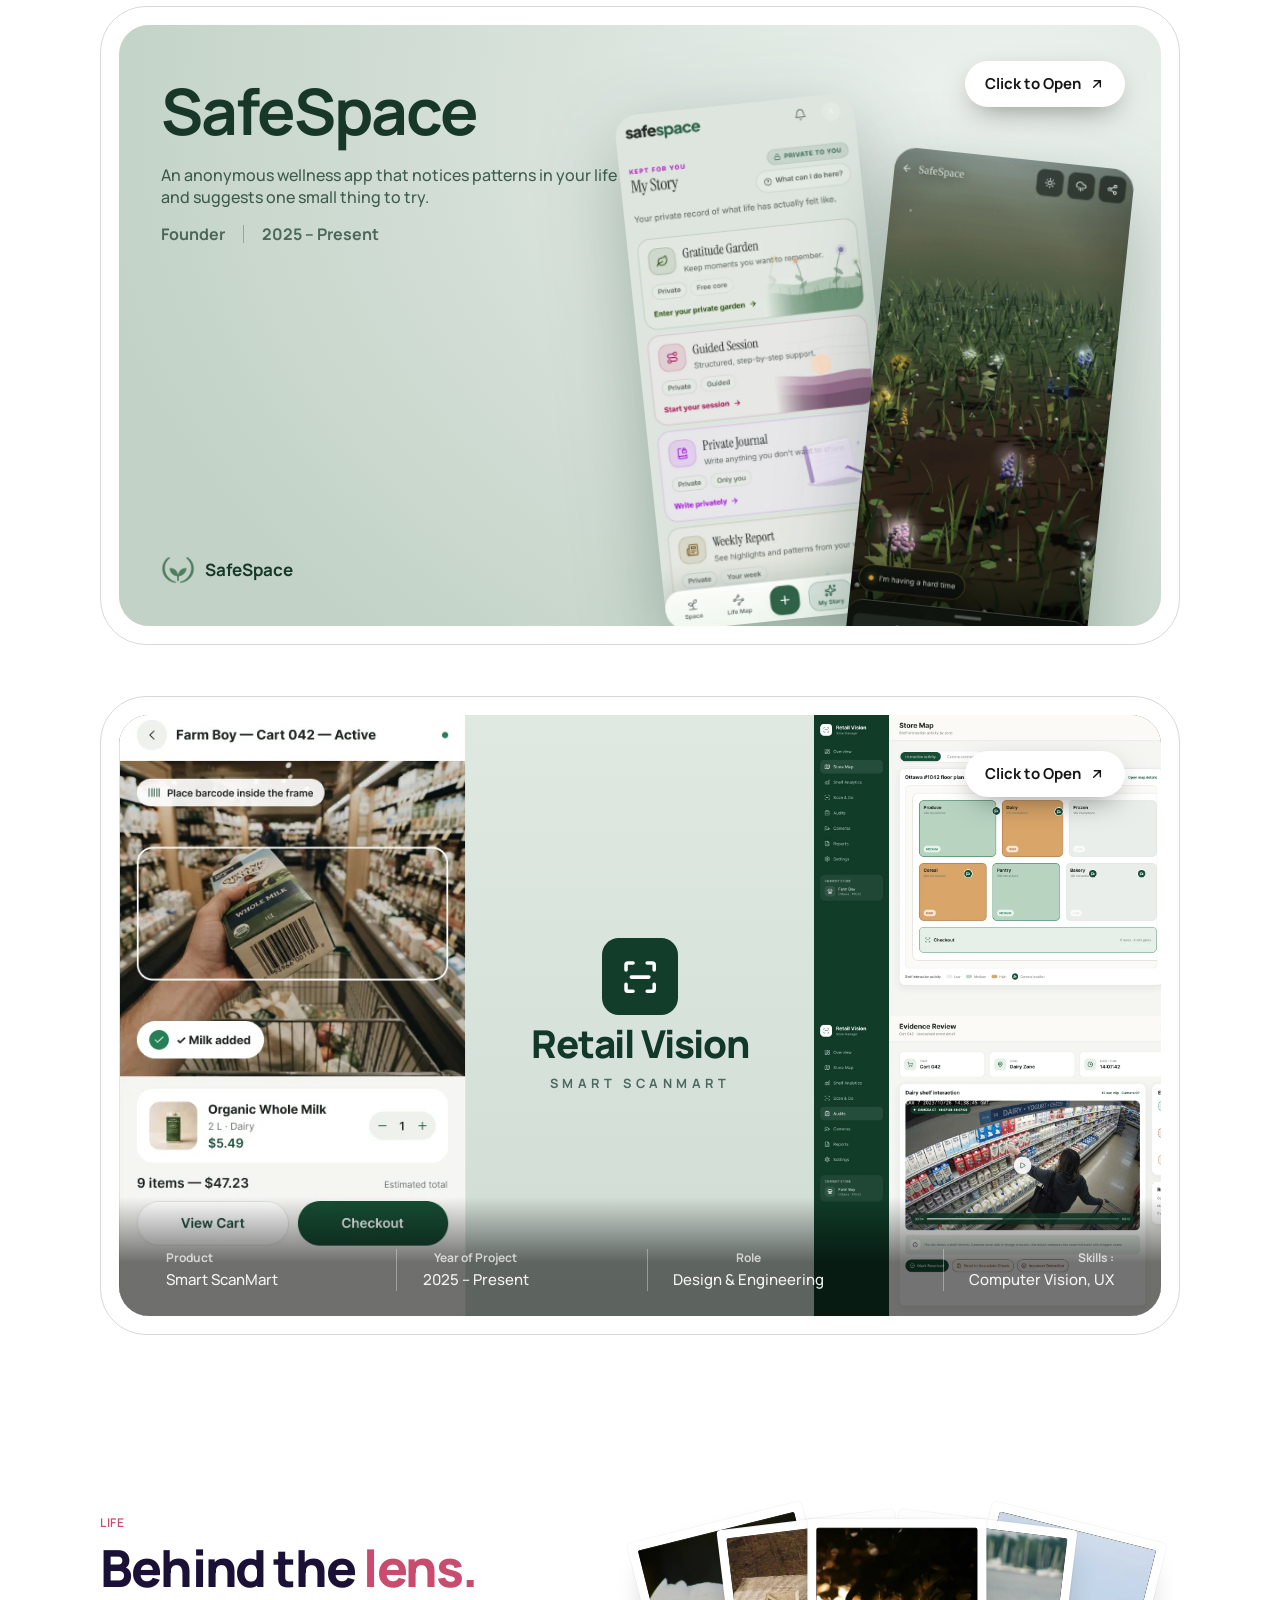
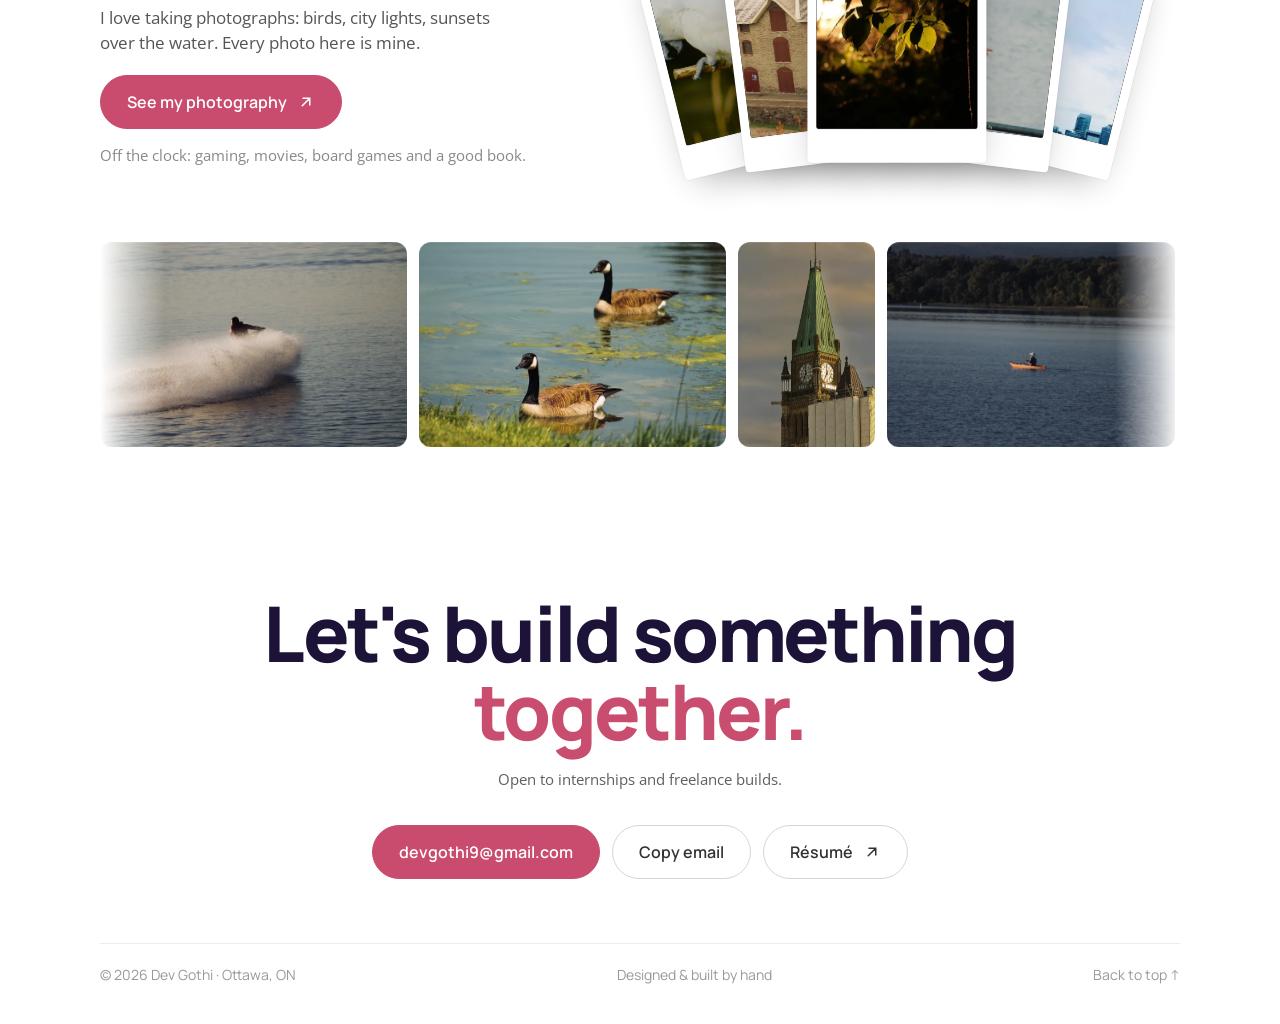
==== commit c3215e6f: "Show a grown Gratitude Garden instead of an empty one Re-capture the garden screen with sample good " ====
--- a/index.html
+++ b/index.html
@@ -349,7 +349,7 @@
       <div class="shots">
         <figure class="shot shot--12 shot--phones shot--sage" data-reveal>
           <img src="assets/work/ss-life-map.webp" alt="Life Map screen" width="600" height="1298" loading="lazy">
-          <img src="assets/work/ss-garden.webp" alt="Gratitude Garden screen" width="600" height="1298" loading="lazy">
+          <img src="assets/work/ss-garden.webp" alt="Gratitude Garden with flowers grown from saved good moments" width="600" height="1298" loading="lazy">
           <img src="assets/work/ss-guided.webp" alt="Guided session screen" width="600" height="1298" loading="lazy">
           <figcaption>Life Map · Gratitude Garden · Guided session</figcaption>
         </figure>
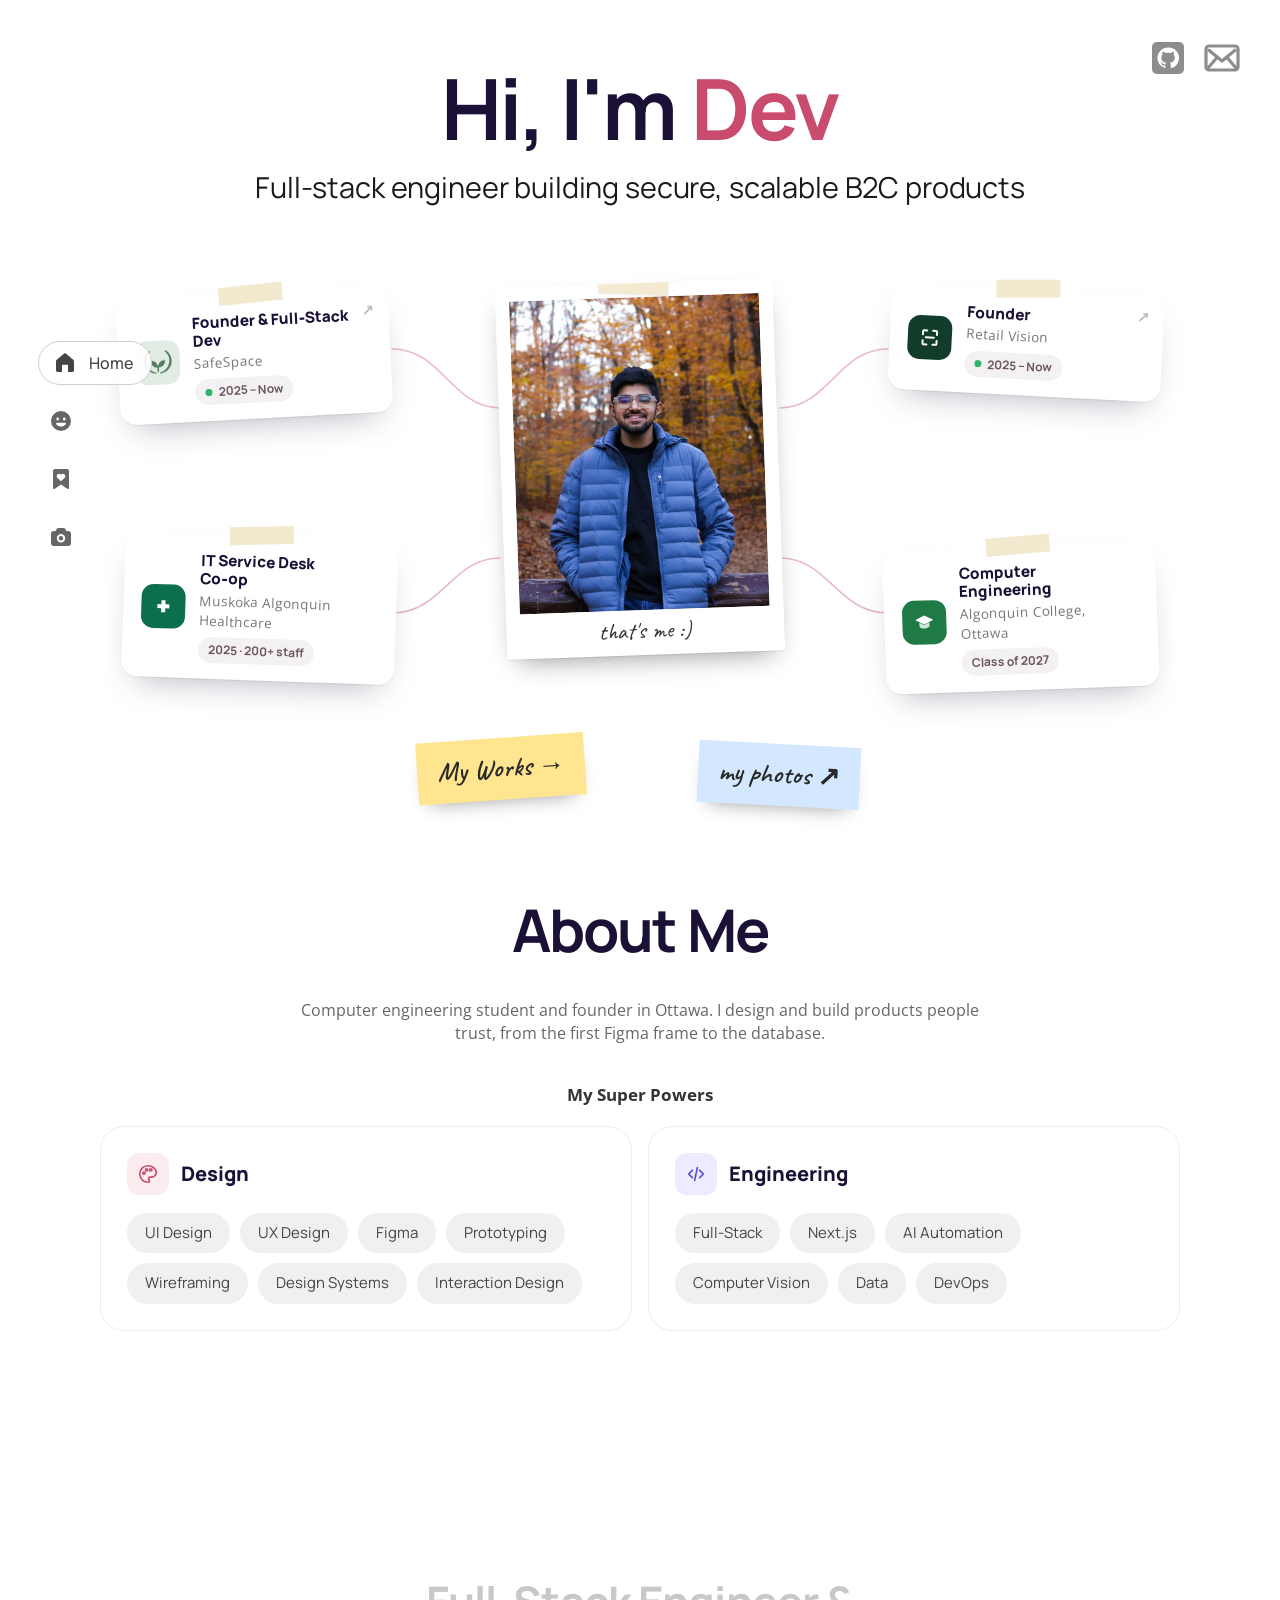
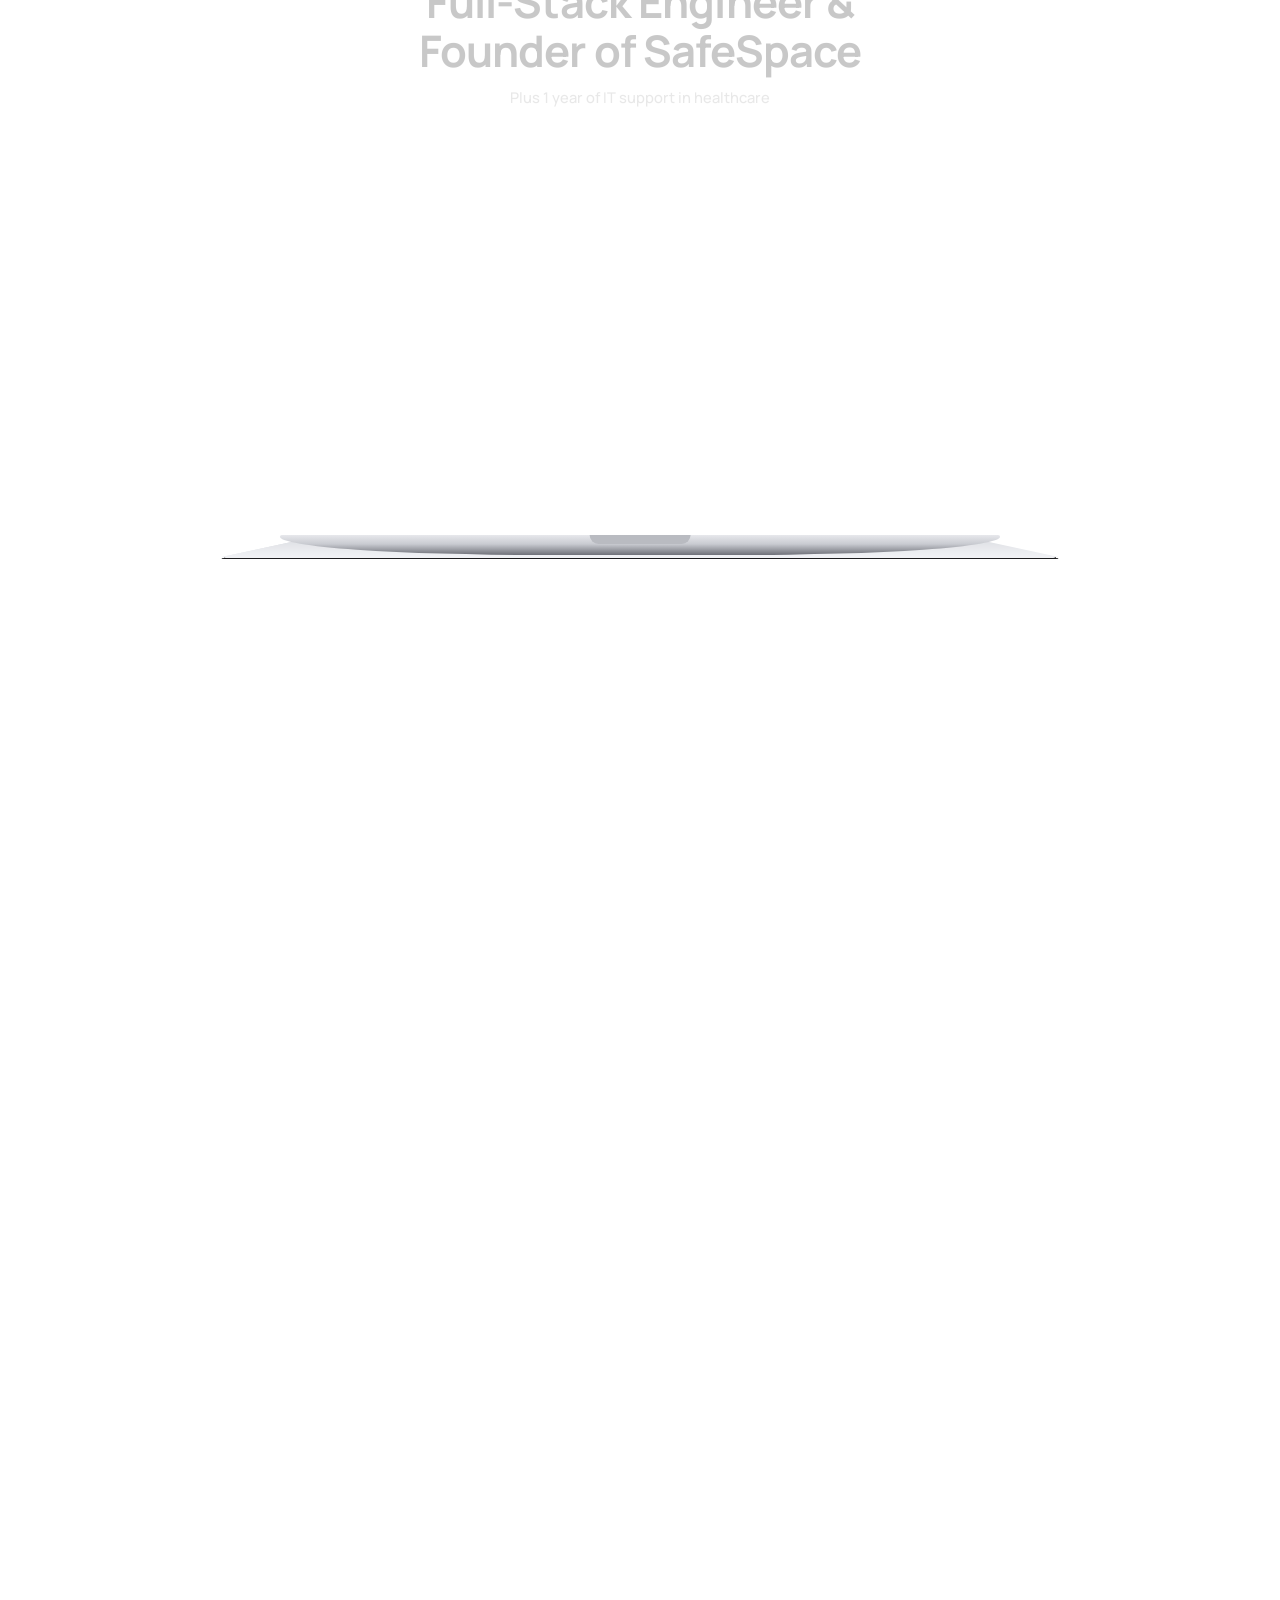
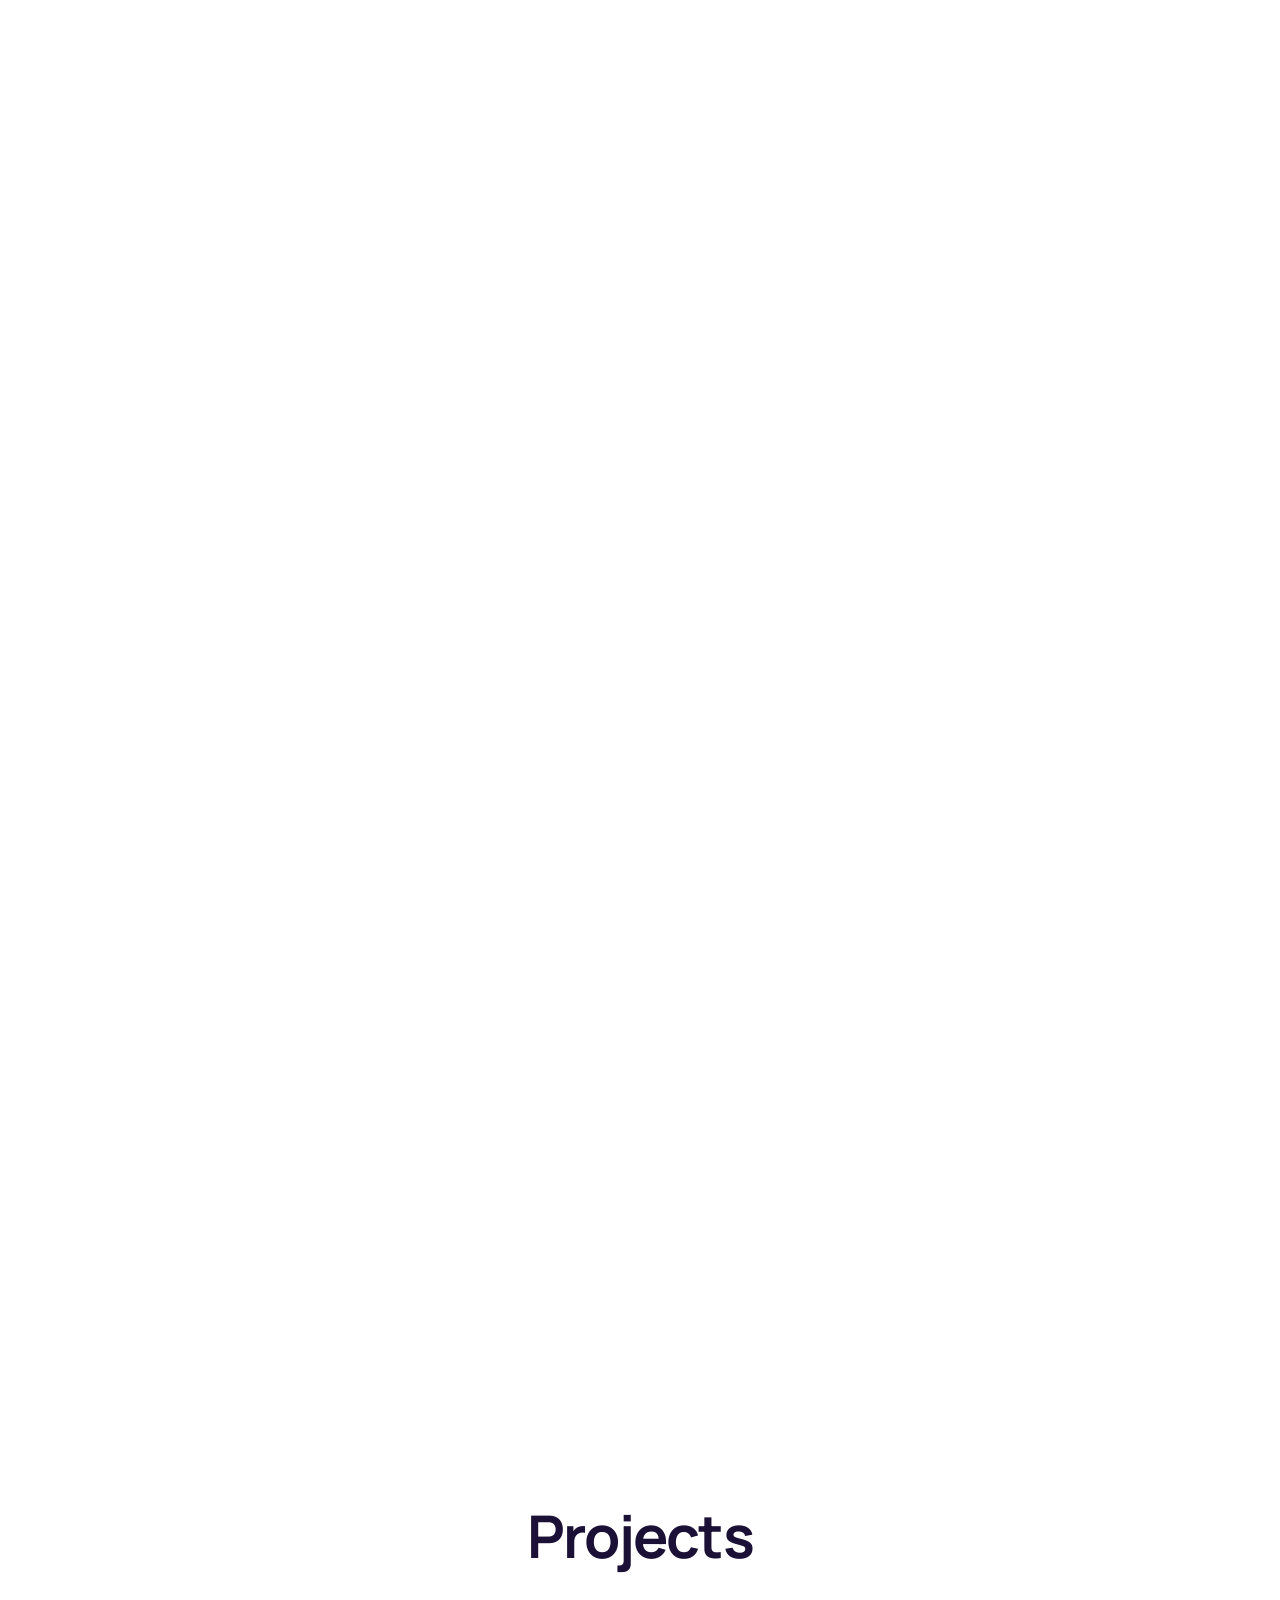
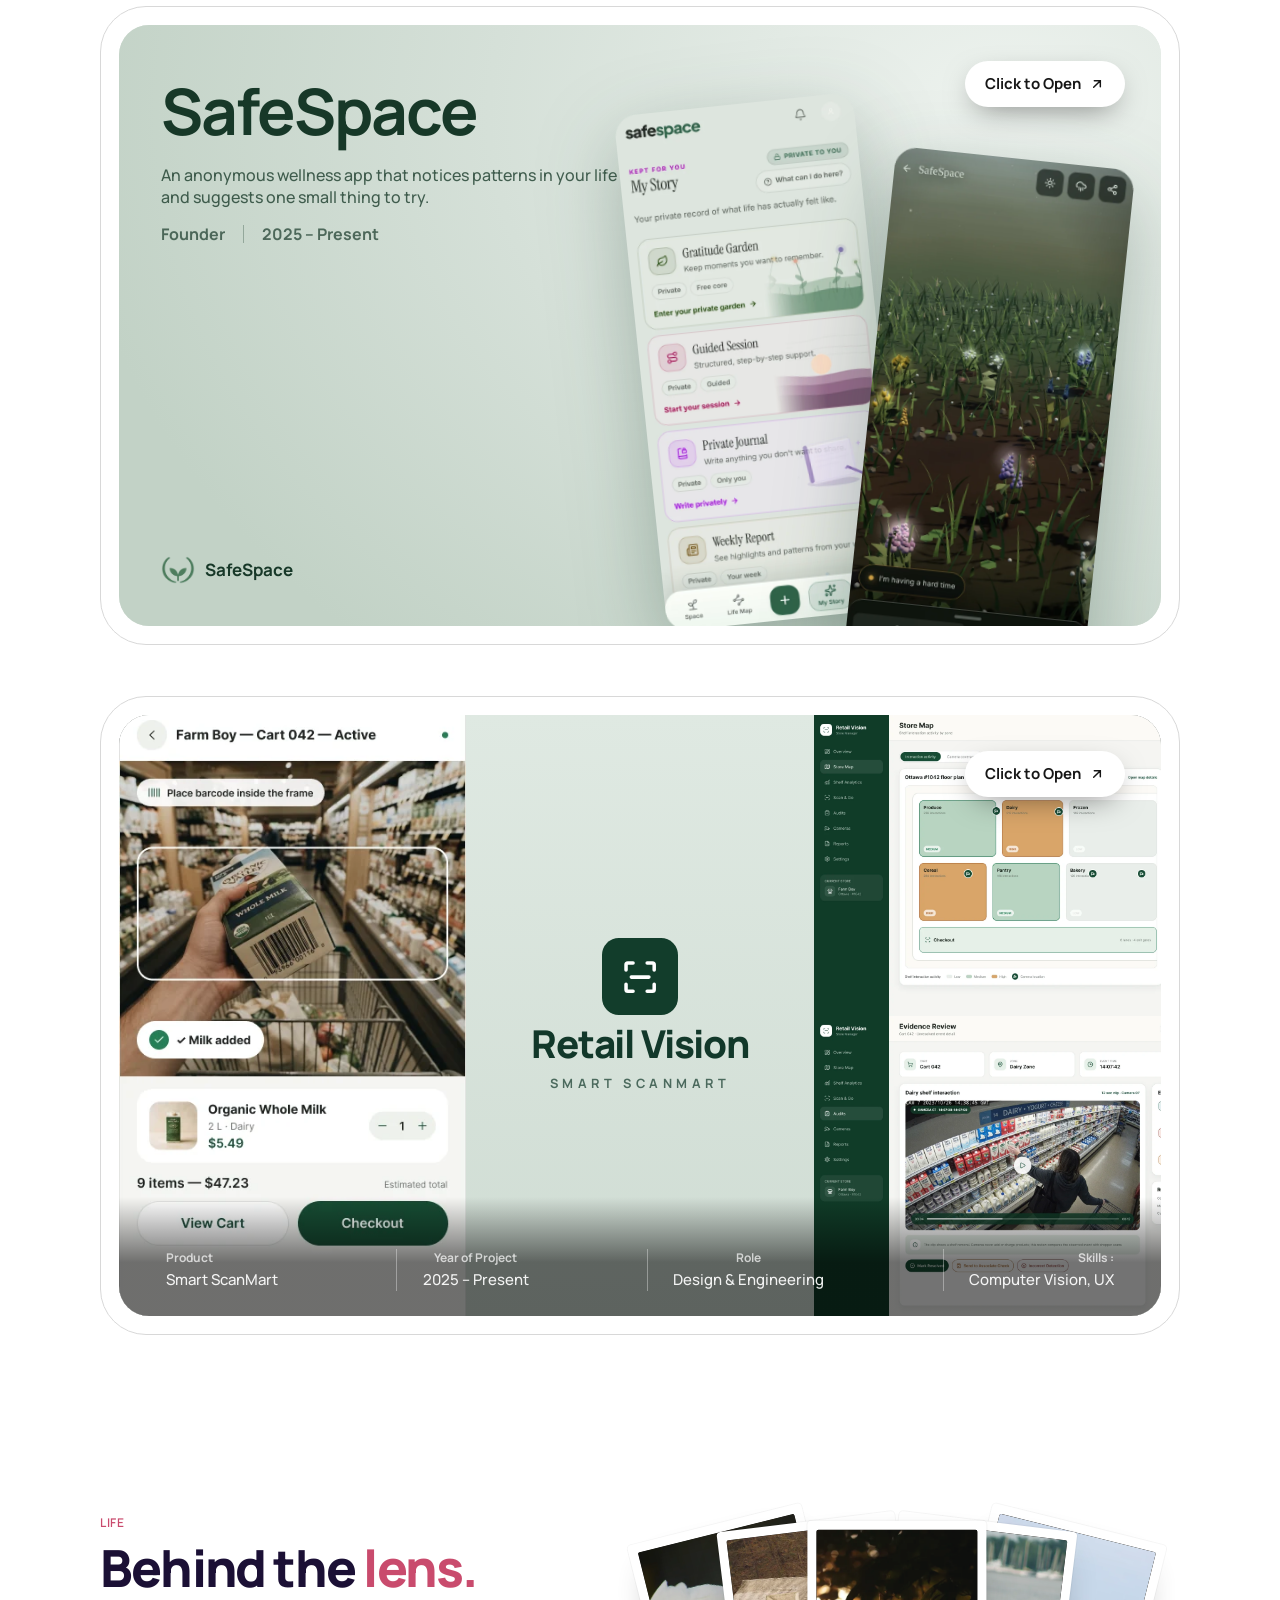
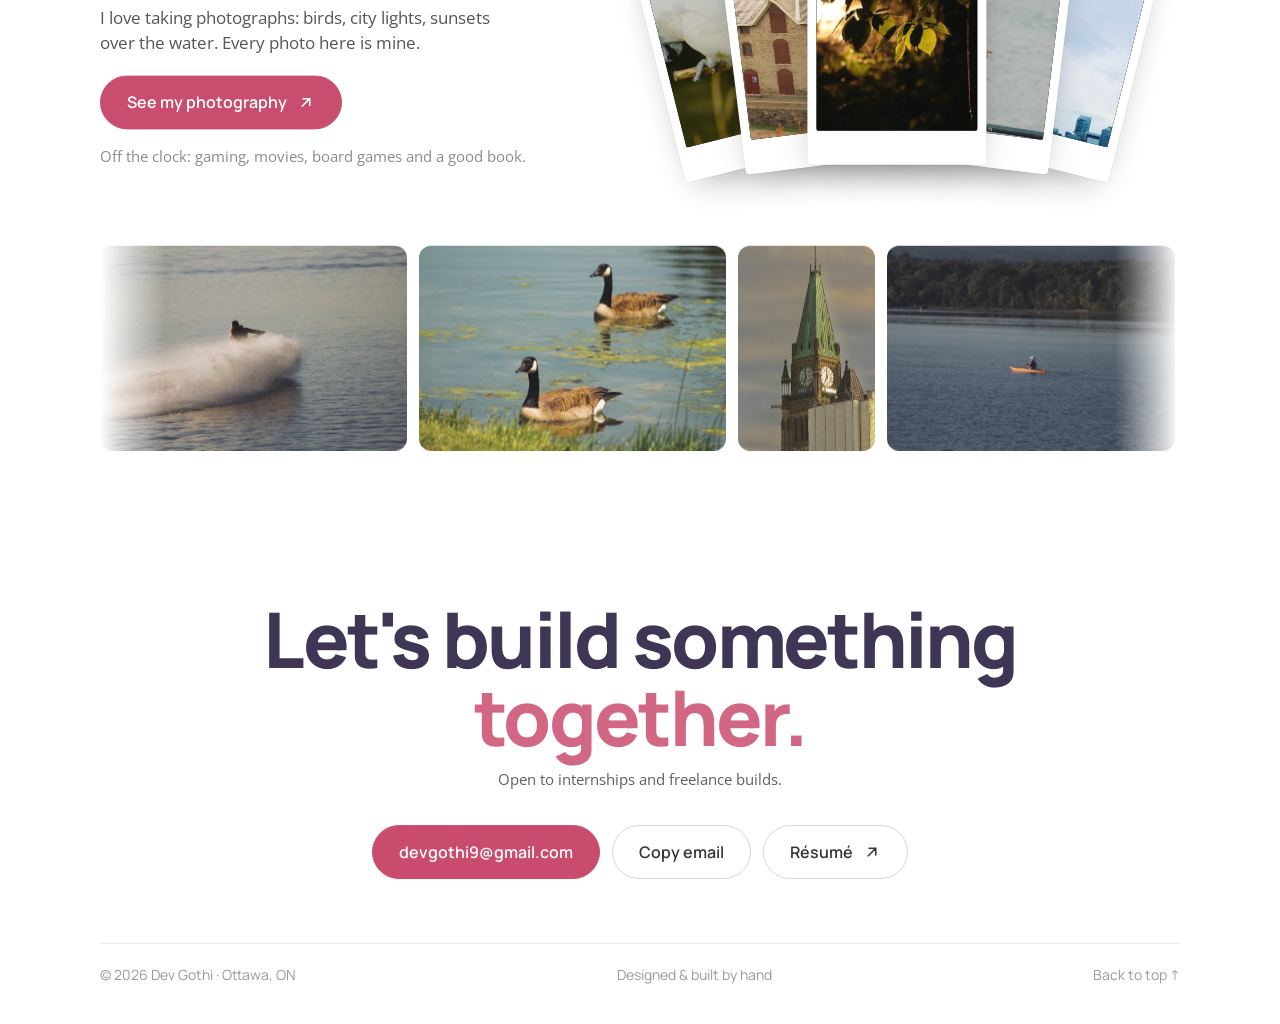
==== commit 58898517: "Show résumé in the page; email buttons open Gmail compose - Résumé button opens an in-page viewer wi" ====
--- a/index.html
+++ b/index.html
@@ -50,7 +50,7 @@
   <a href="https://github.com/devgothi9" target="_blank" rel="noopener" aria-label="GitHub">
     <svg viewBox="0 0 36 36"><rect x="2" y="2" width="32" height="32" rx="5" fill="currentColor"/><path fill="#fff" d="M18 7.5a10.5 10.5 0 0 0-3.3 20.5c.5.1.7-.2.7-.5v-1.9c-2.9.6-3.5-1.2-3.5-1.2-.5-1.2-1.2-1.6-1.2-1.6-1-.7.1-.6.1-.6 1 .1 1.6 1.1 1.6 1.1.9 1.6 2.5 1.1 3.1.9.1-.7.4-1.1.7-1.4-2.3-.3-4.8-1.2-4.8-5.2 0-1.1.4-2.1 1.1-2.8-.1-.3-.5-1.4.1-2.9 0 0 .9-.3 2.9 1.1a10 10 0 0 1 5.2 0c2-1.4 2.9-1.1 2.9-1.1.6 1.5.2 2.6.1 2.9.7.7 1.1 1.7 1.1 2.8 0 4-2.5 4.9-4.8 5.2.4.3.7 1 .7 1.9v2.9c0 .3.2.6.7.5A10.5 10.5 0 0 0 18 7.5Z"/></svg>
   </a>
-  <a href="mailto:devgothi9@gmail.com" aria-label="Email">
+  <a href="https://mail.google.com/mail/?view=cm&amp;fs=1&amp;to=devgothi9@gmail.com" target="_blank" rel="noopener" aria-label="Email me on Gmail">
     <svg viewBox="0 0 36 36"><rect x="2" y="6" width="32" height="24" rx="3" fill="none" stroke="currentColor" stroke-width="3.2"/><path d="M4 9.5 18 21 32 9.5" fill="none" stroke="currentColor" stroke-width="3.2" stroke-linejoin="round"/><path d="M3.5 28.5 13.5 17M32.5 28.5 22.5 17" stroke="currentColor" stroke-width="3.2"/></svg>
   </a>
 </div>
@@ -251,9 +251,9 @@
     <h2 class="contact__big" data-reveal>Let's build something <span class="pink">together.</span></h2>
     <p class="contact__p" data-reveal>Open to internships and freelance builds.</p>
     <div class="contact__btns" data-reveal>
-      <a class="btn btn--pink" href="mailto:devgothi9@gmail.com">devgothi9@gmail.com</a>
+      <a class="btn btn--pink" href="https://mail.google.com/mail/?view=cm&amp;fs=1&amp;to=devgothi9@gmail.com" target="_blank" rel="noopener">devgothi9@gmail.com</a>
       <button class="btn" type="button" data-copy="devgothi9@gmail.com">Copy email</button>
-      <a class="btn" href="assets/DevGothi_Resume.pdf" target="_blank" rel="noopener">Résumé <svg viewBox="0 0 24 24" fill="none" stroke="currentColor" stroke-width="2" stroke-linecap="round"><path d="M7 17 17 7M8 7h9v9"/></svg></a>
+      <a class="btn" href="assets/DevGothi_Resume.pdf" data-resume>Résumé <svg viewBox="0 0 24 24" fill="none" stroke="currentColor" stroke-width="2" stroke-linecap="round"><path d="M7 17 17 7M8 7h9v9"/></svg></a>
     </div>
     <footer class="footer">
       <span>© 2026 Dev Gothi · Ottawa, ON</span>
@@ -263,6 +263,21 @@
   </section>
 
 </main>
+
+<!-- ================= RÉSUMÉ VIEWER ================= -->
+<div class="resume" id="resume" role="dialog" aria-modal="true" aria-label="Résumé" hidden>
+  <div class="resume__bar">
+    <b>Dev Gothi — Résumé</b>
+    <div class="resume__actions">
+      <a class="resume__pdf" href="assets/DevGothi_Resume.pdf" target="_blank" rel="noopener">Open PDF ↗</a>
+      <button class="lb__btn resume__close" type="button" data-resume-close aria-label="Close résumé"><svg viewBox="0 0 24 24" fill="none" stroke="currentColor" stroke-width="2.2" stroke-linecap="round"><path d="M6 6l12 12M18 6 6 18"/></svg></button>
+    </div>
+  </div>
+  <div class="resume__scroll" data-lenis-prevent>
+    <img src="assets/resume/page-1.webp" alt="Résumé page 1" width="1275" height="1650" loading="lazy">
+    <img src="assets/resume/page-2.webp" alt="Résumé page 2" width="1275" height="1650" loading="lazy">
+  </div>
+</div>
 
 <!-- ================= PHOTO LIGHTBOX ================= -->
 <div class="lb" id="lightbox" role="dialog" aria-modal="true" aria-label="Photograph" hidden>
--- a/assets/css/style.css
+++ b/assets/css/style.css
@@ -623,3 +623,14 @@
   .ss2__phone--a { right: 46%; top: 46%; }
   .ss2__phone--b { right: 6%; top: 52%; }
 }
+
+/* Résumé viewer */
+.resume { position: fixed; inset: 0; z-index: 270; display: flex; flex-direction: column; background: rgba(20, 16, 24, 0.9); }
+.resume[hidden] { display: none; }
+.resume__bar { flex: none; display: flex; align-items: center; justify-content: space-between; gap: 12px; padding: calc(12px + env(safe-area-inset-top, 0px)) clamp(16px, 3vw, 32px) 12px; color: #fff; }
+.resume__bar b { font-weight: 700; }
+.resume__actions { display: flex; align-items: center; gap: 10px; }
+.resume__pdf { padding: 10px 16px; border-radius: 999px; background: var(--pink); color: #fff; font-weight: 700; font-size: 14px; }
+.resume__scroll { flex: 1; overflow-y: auto; overscroll-behavior: contain; display: grid; justify-items: center; gap: 18px; padding: 8px 16px 40px; }
+.resume__scroll img { width: min(860px, 100%); height: auto; border-radius: 6px; background: #fff; box-shadow: 0 20px 60px rgba(0, 0, 0, 0.5); }
+html.resume-open, html.resume-open body { overflow: hidden; }
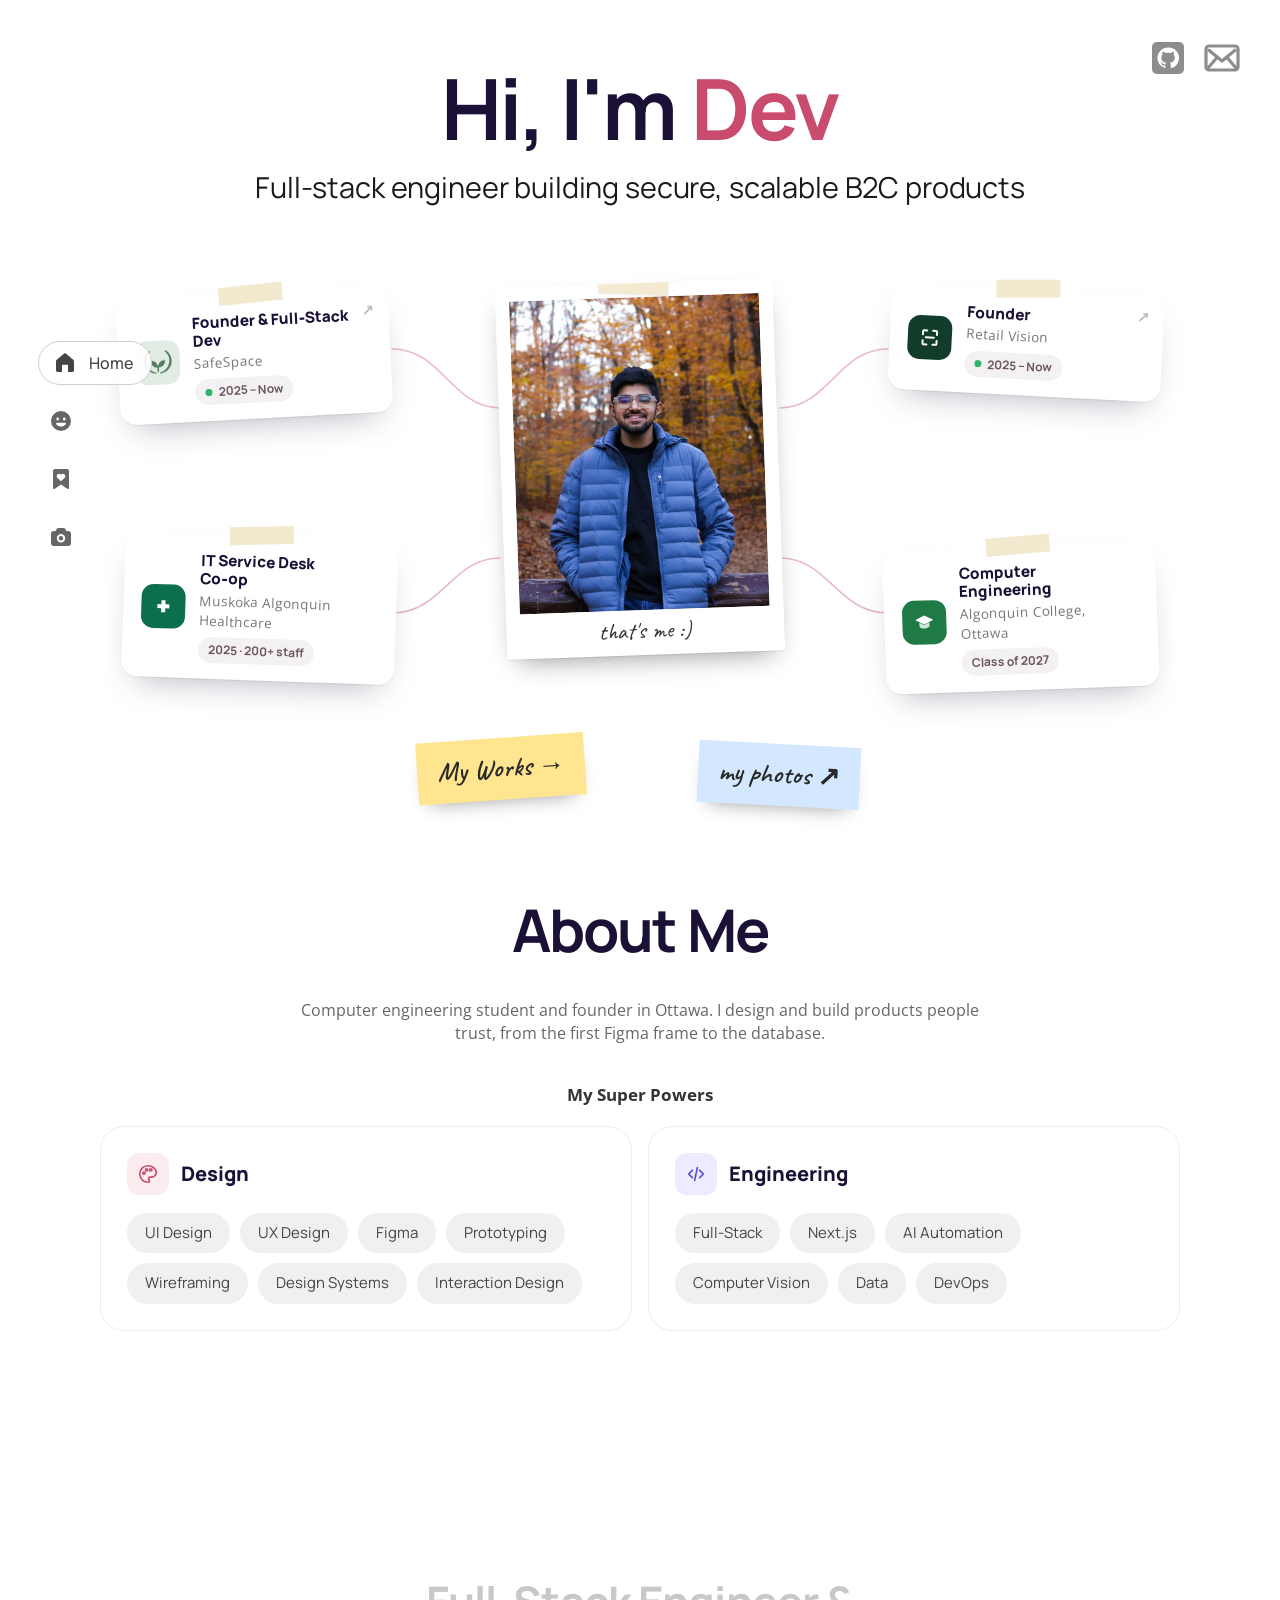
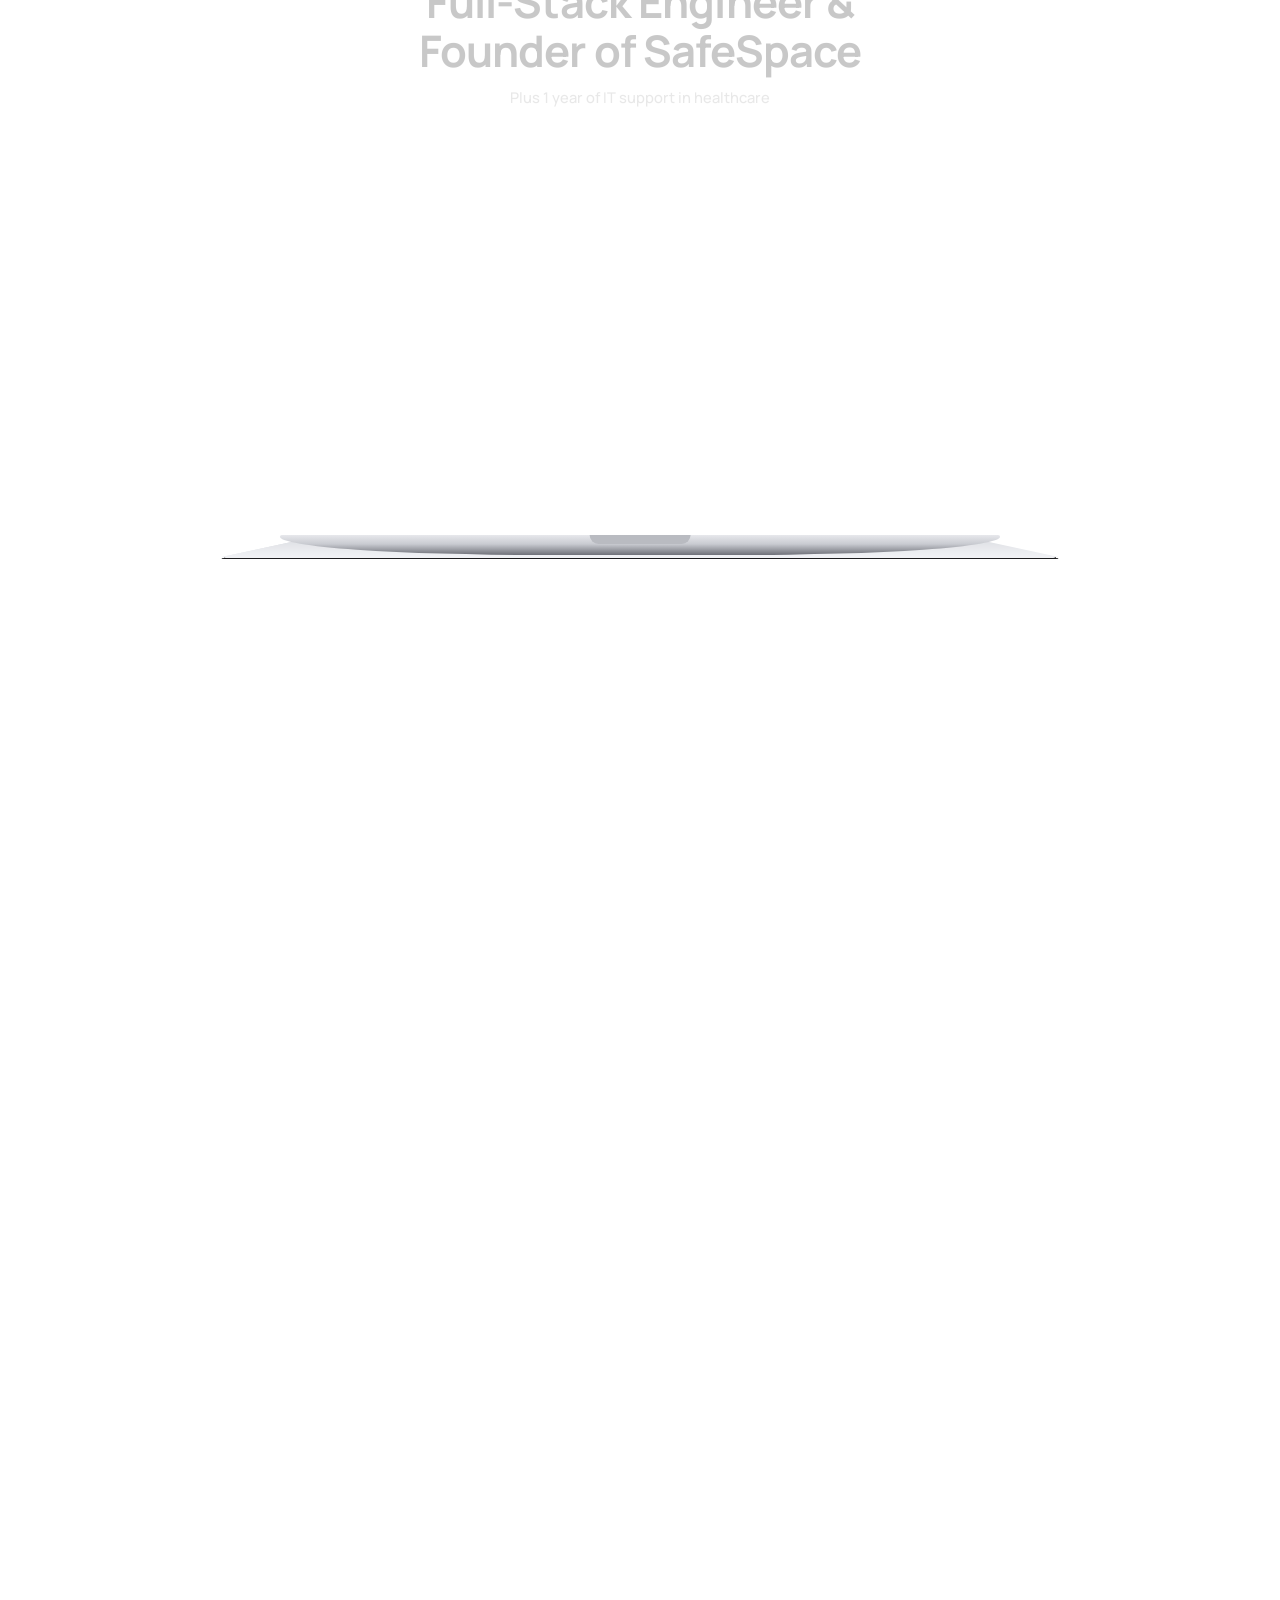
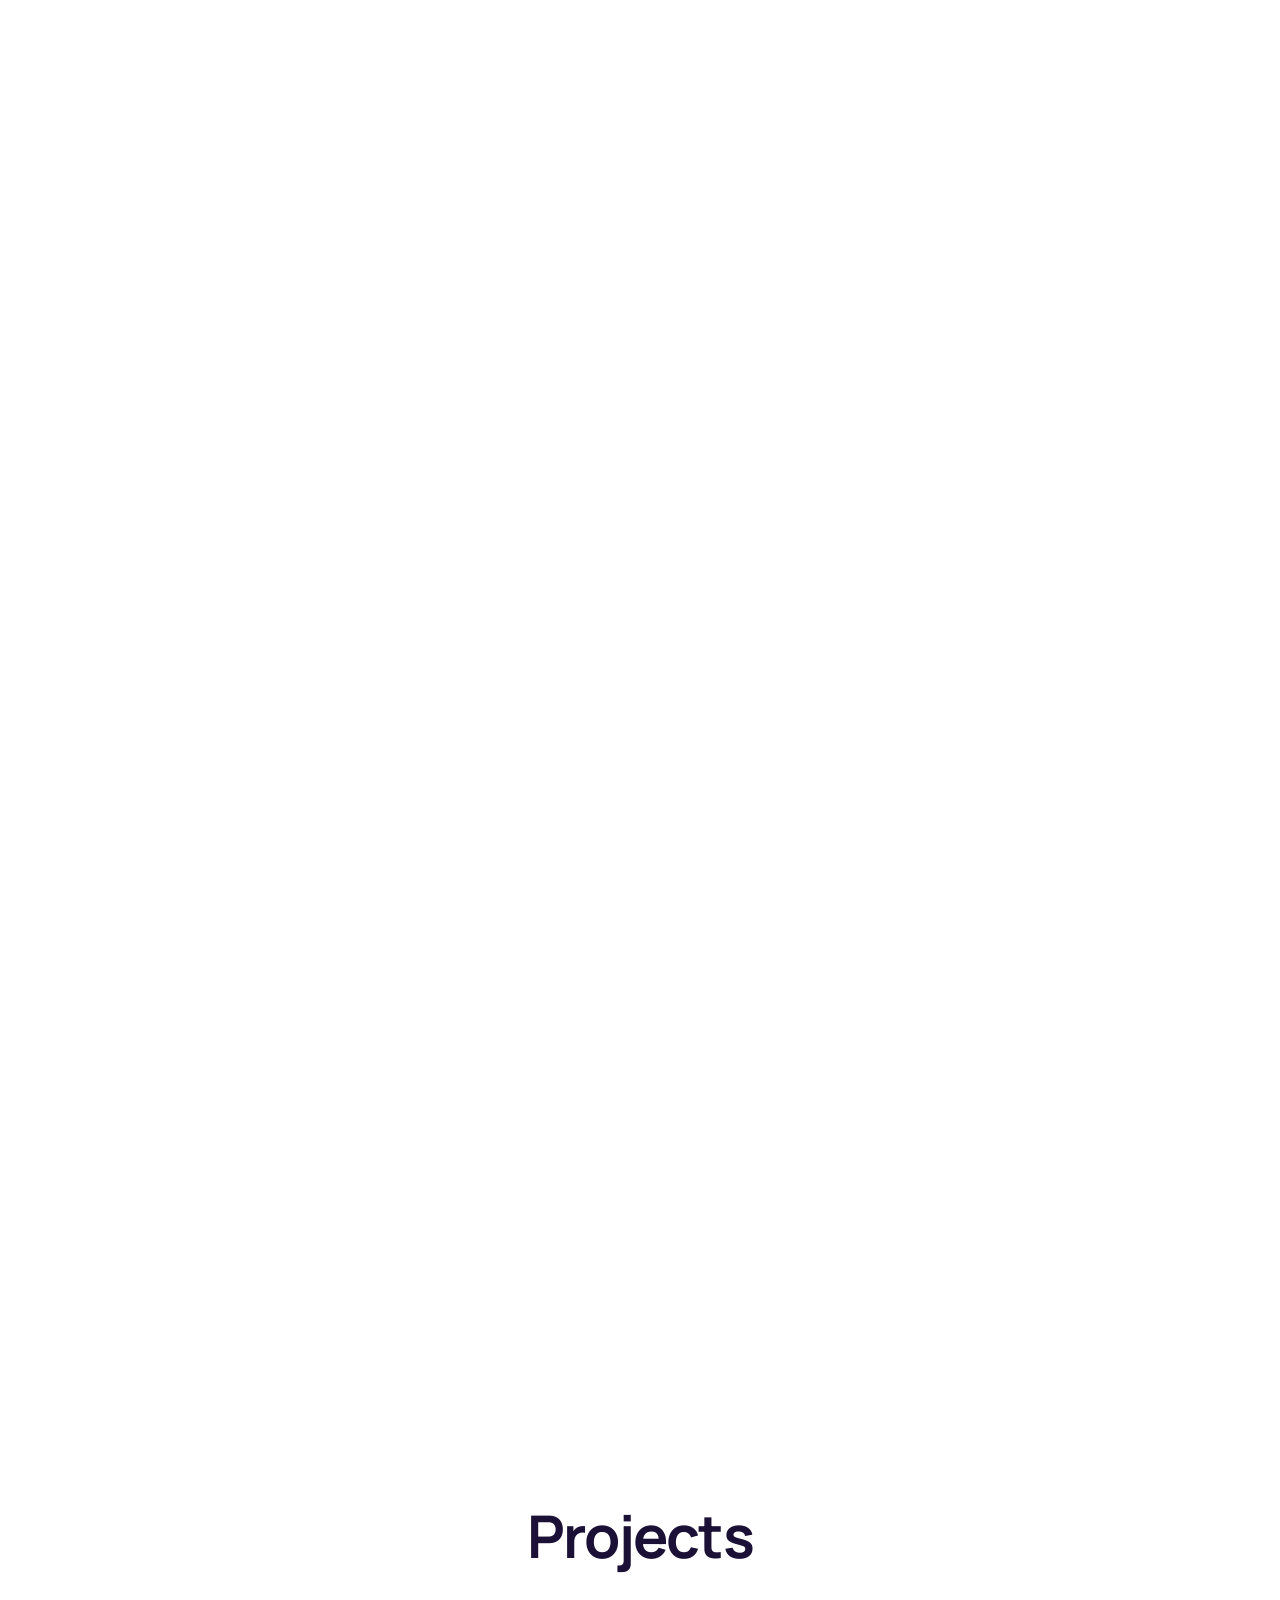
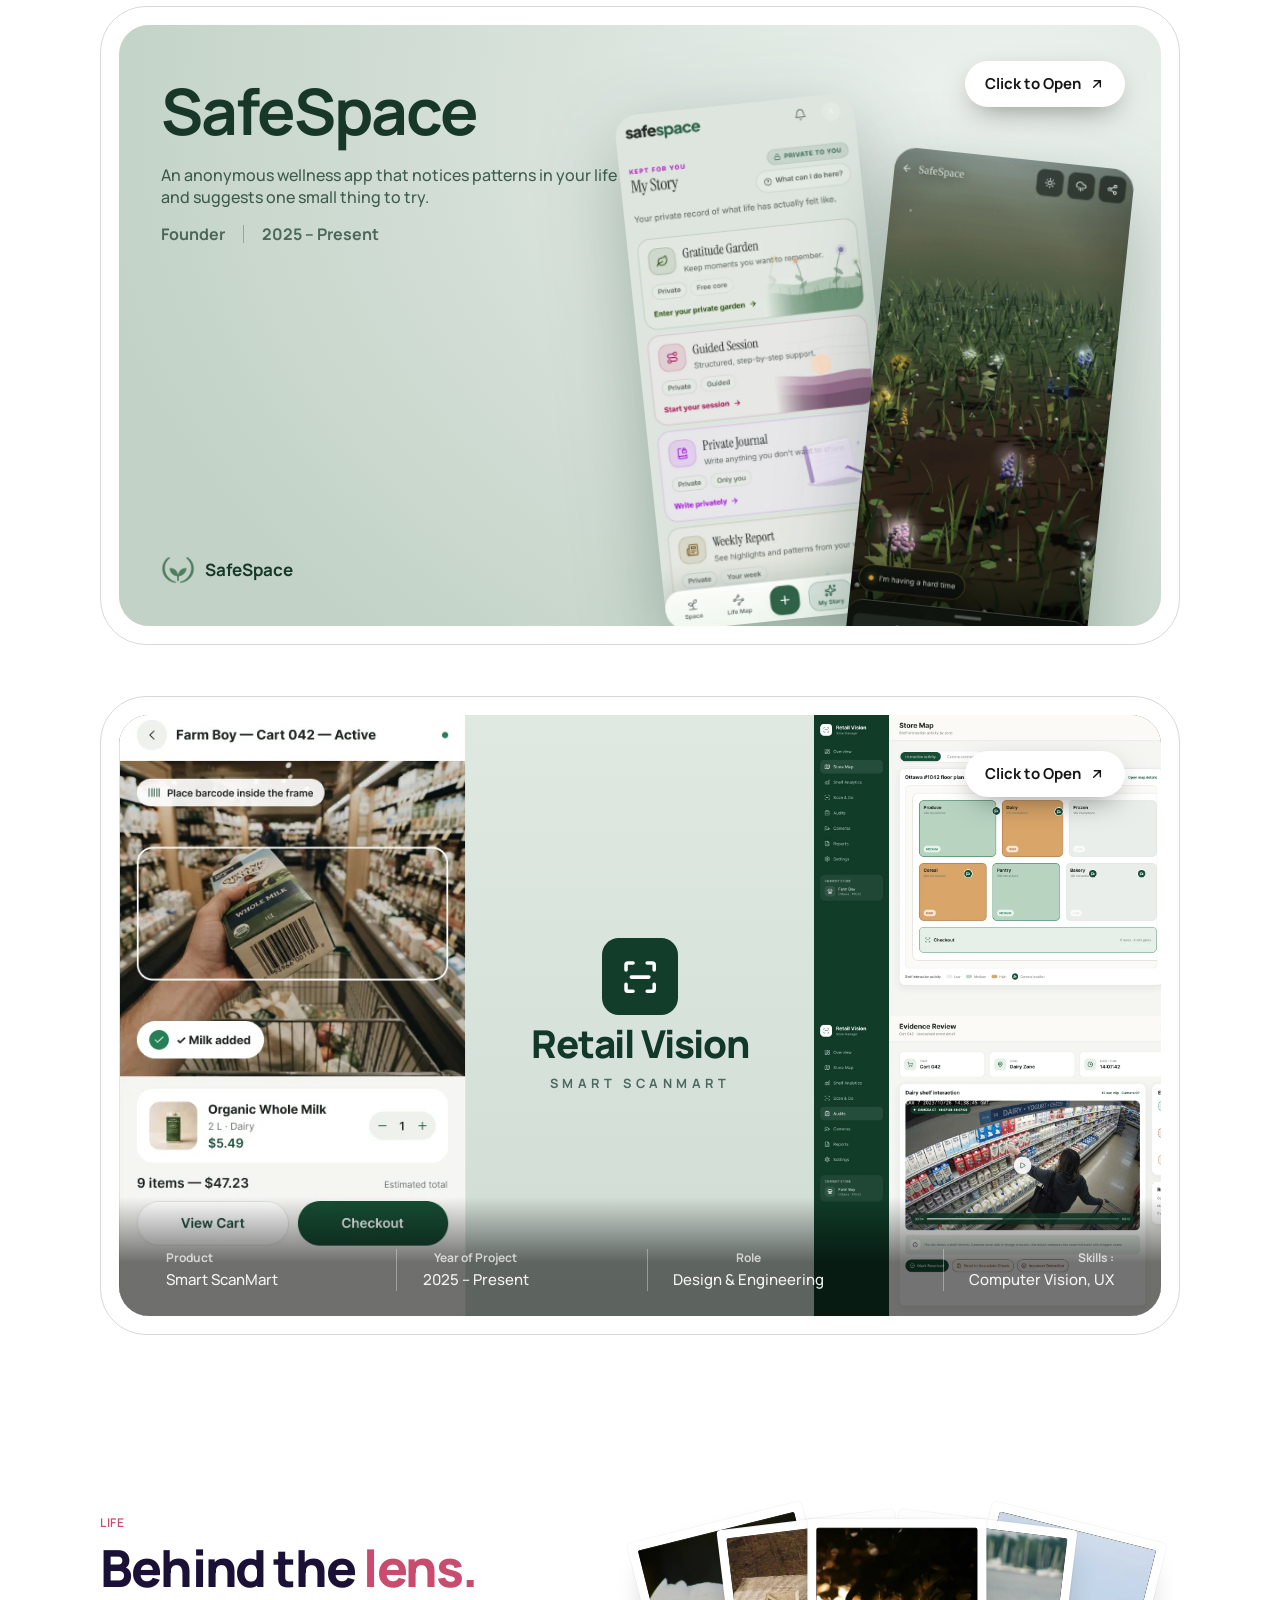
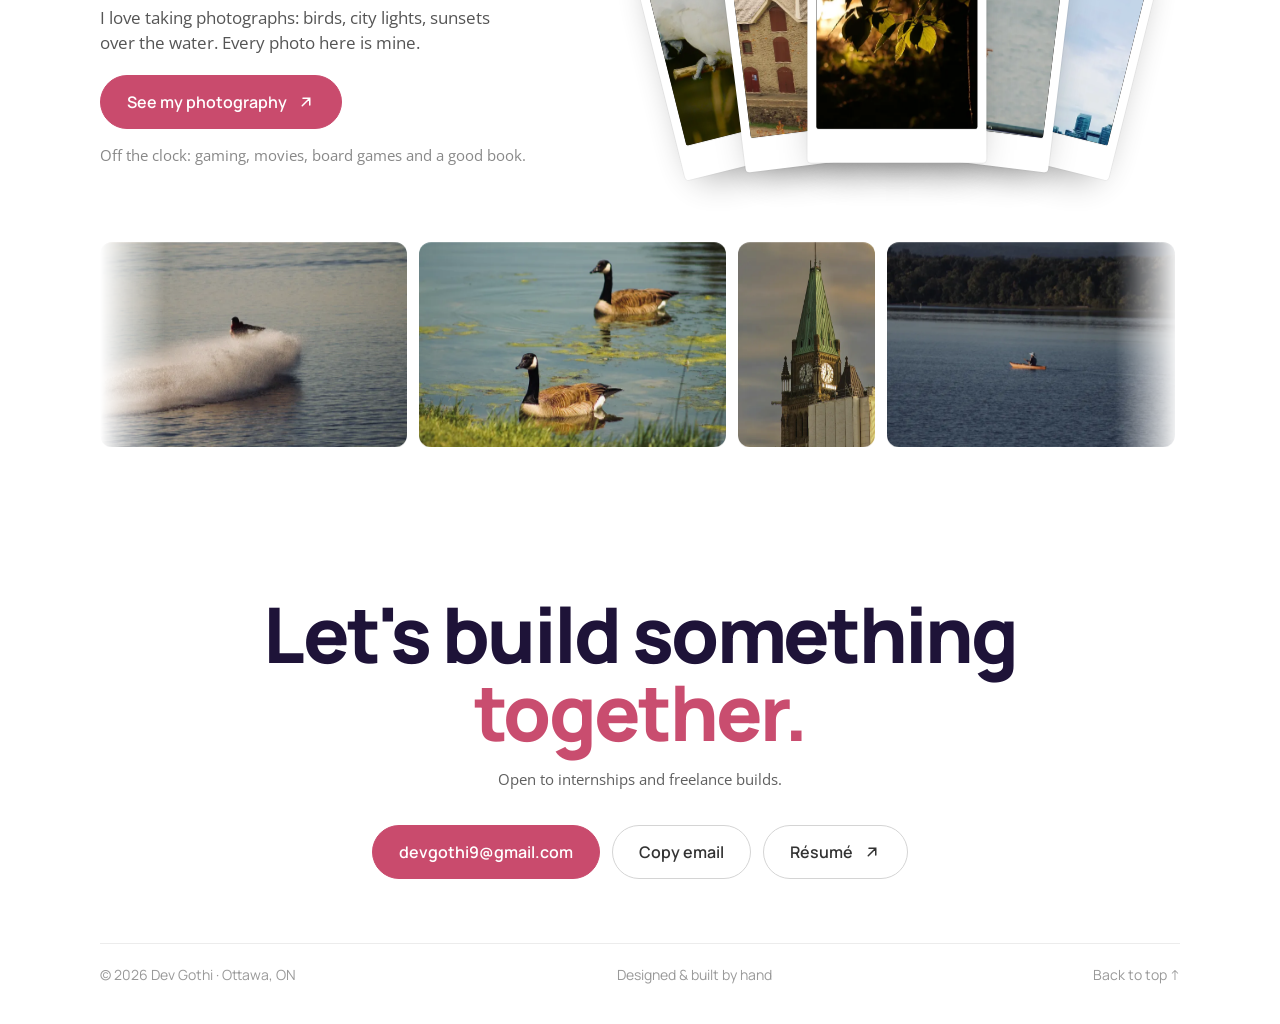
==== commit 7d35af97: "Use the one-page technical résumé with Retail Vision naming Replace the résumé with DevGothi_Technic" ====
--- a/index.html
+++ b/index.html
@@ -274,8 +274,7 @@
     </div>
   </div>
   <div class="resume__scroll" data-lenis-prevent>
-    <img src="assets/resume/page-1.webp" alt="Résumé page 1" width="1275" height="1650" loading="lazy">
-    <img src="assets/resume/page-2.webp" alt="Résumé page 2" width="1275" height="1650" loading="lazy">
+    <img src="assets/resume/page-1.webp" alt="Dev Gothi résumé" width="1275" height="1650" loading="lazy">
   </div>
 </div>
 
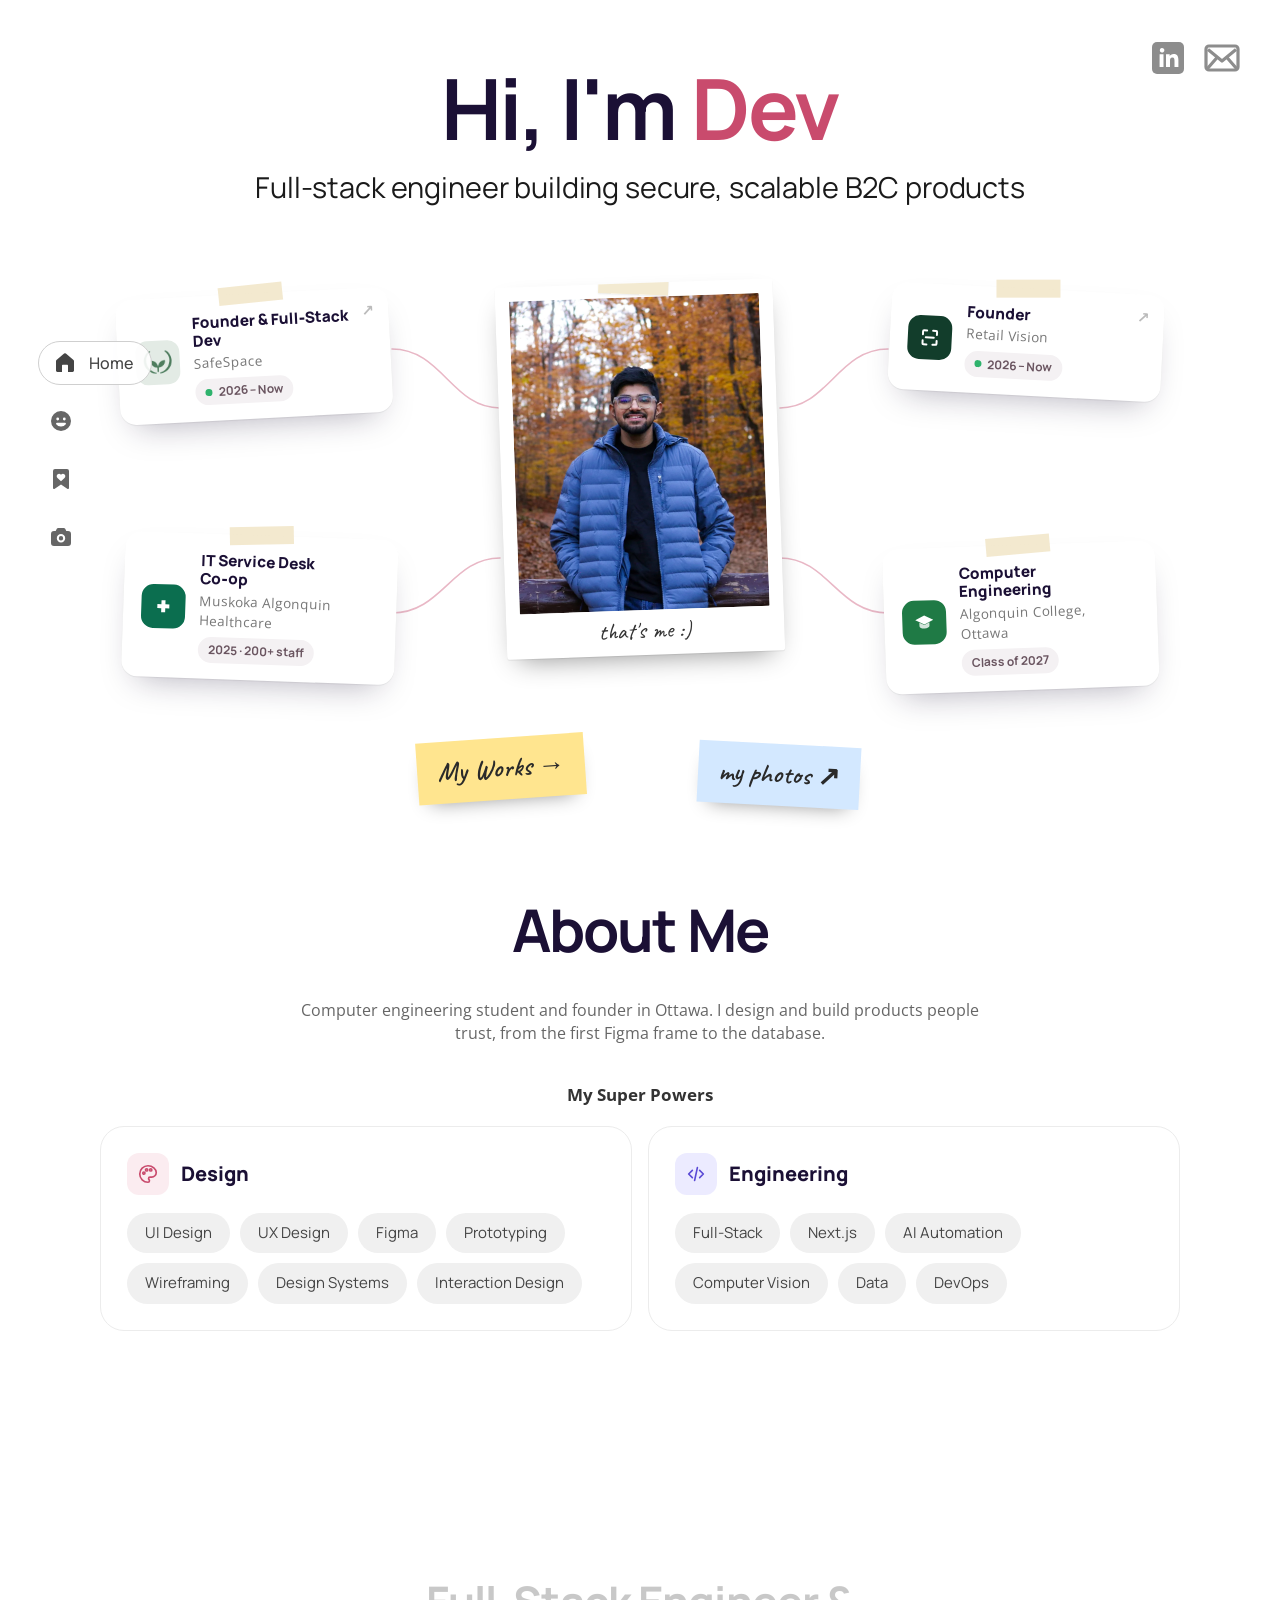
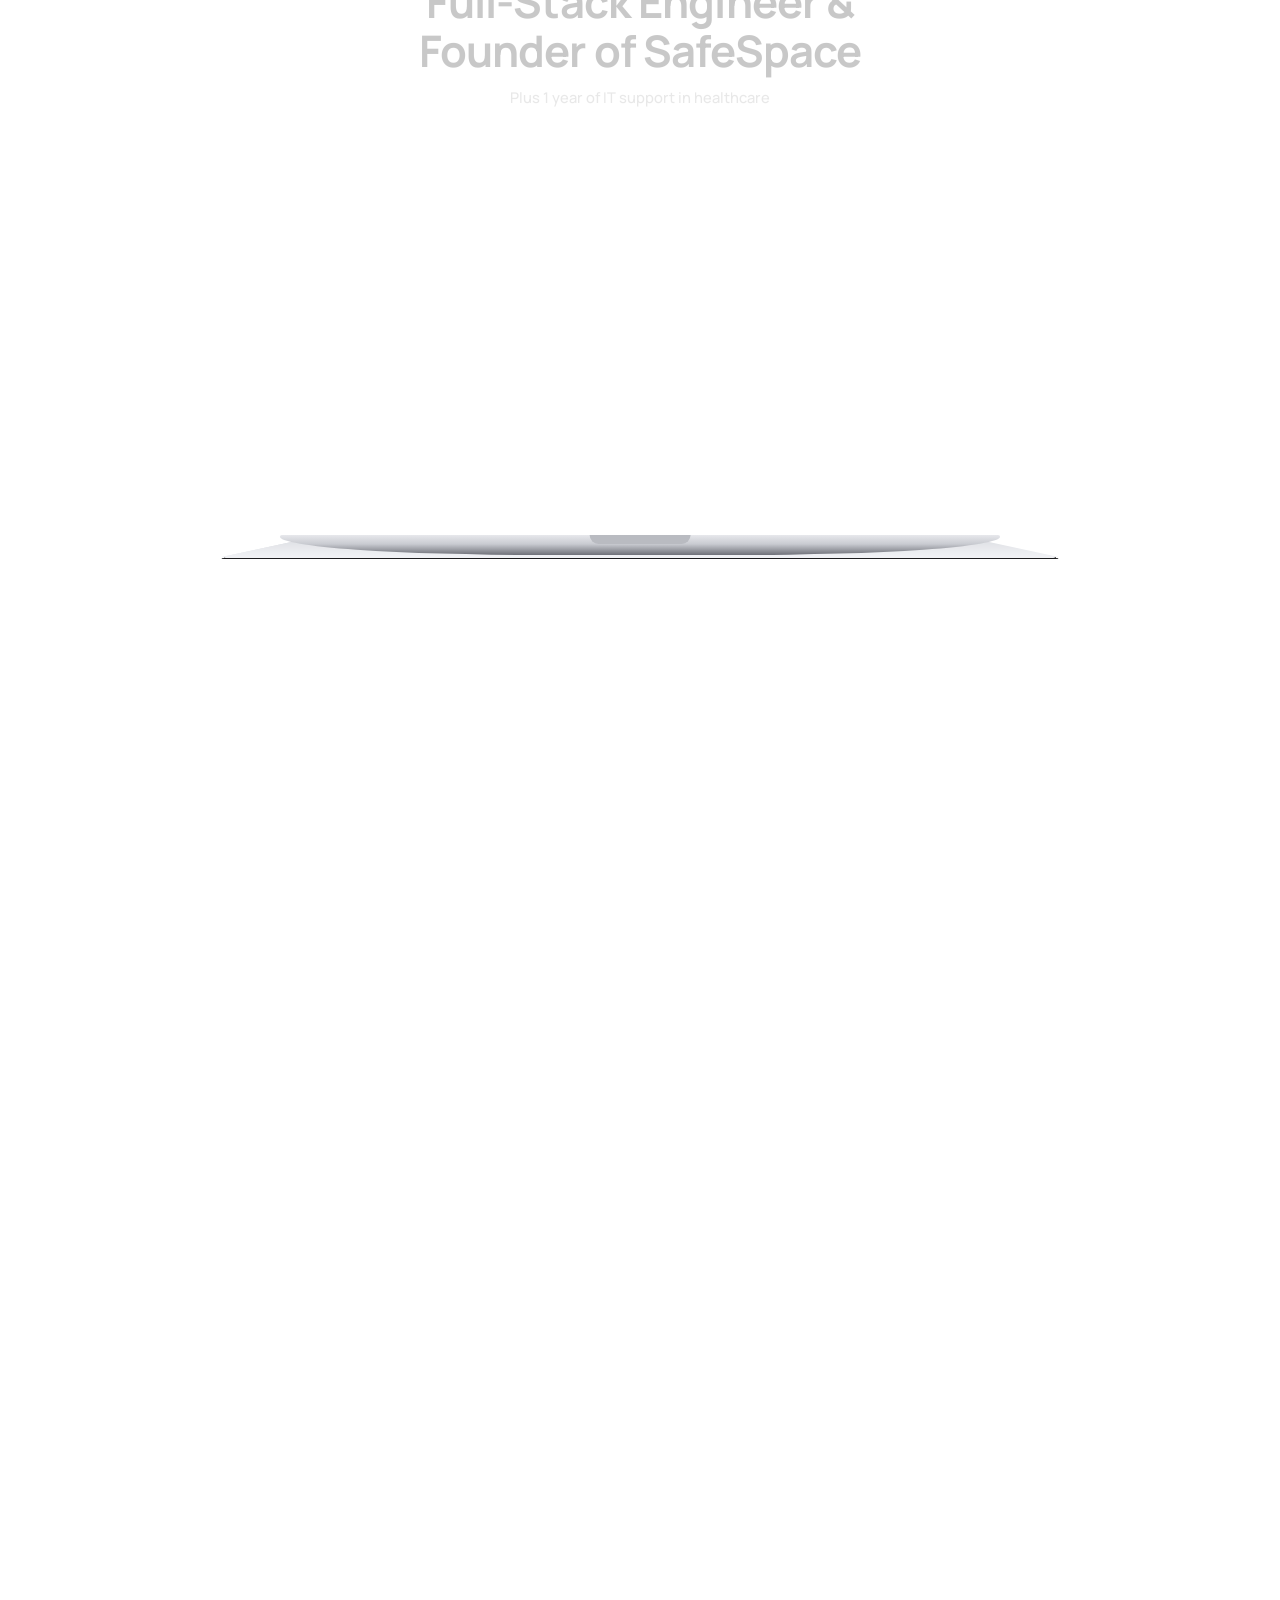
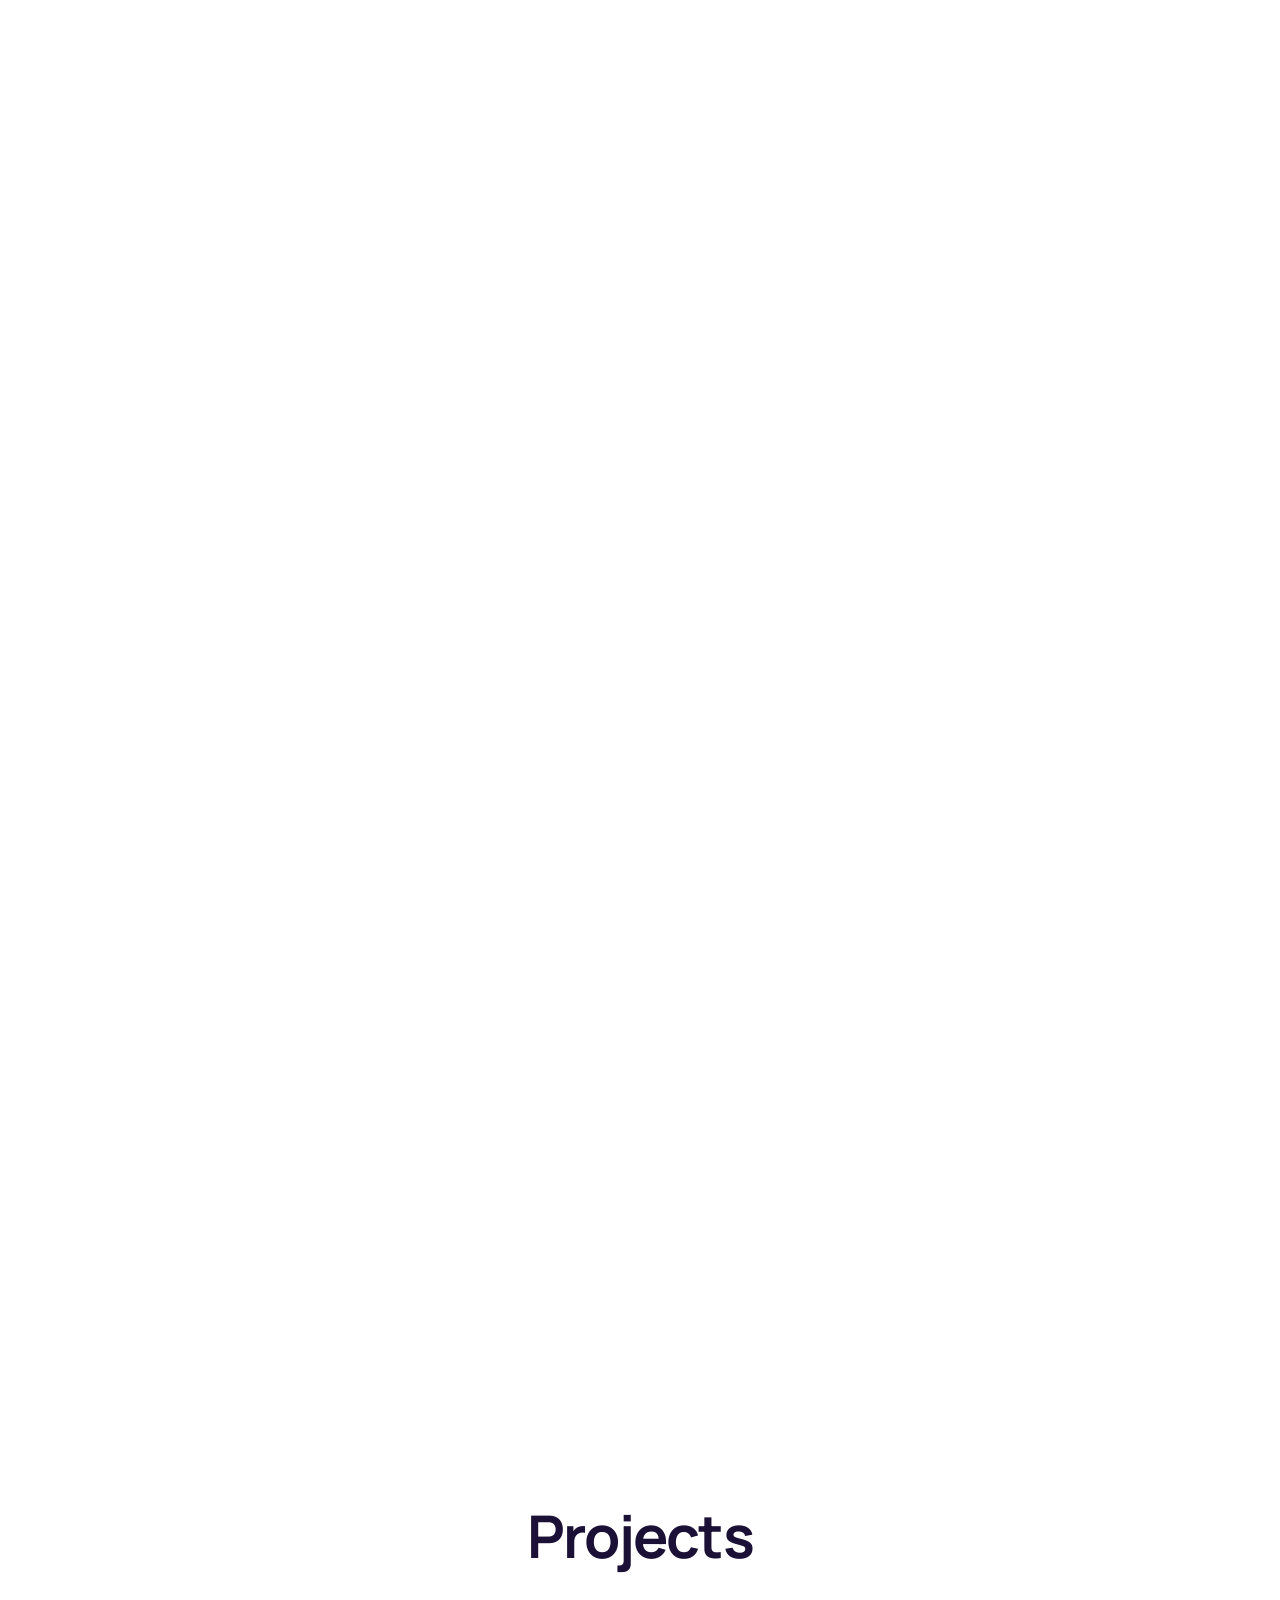
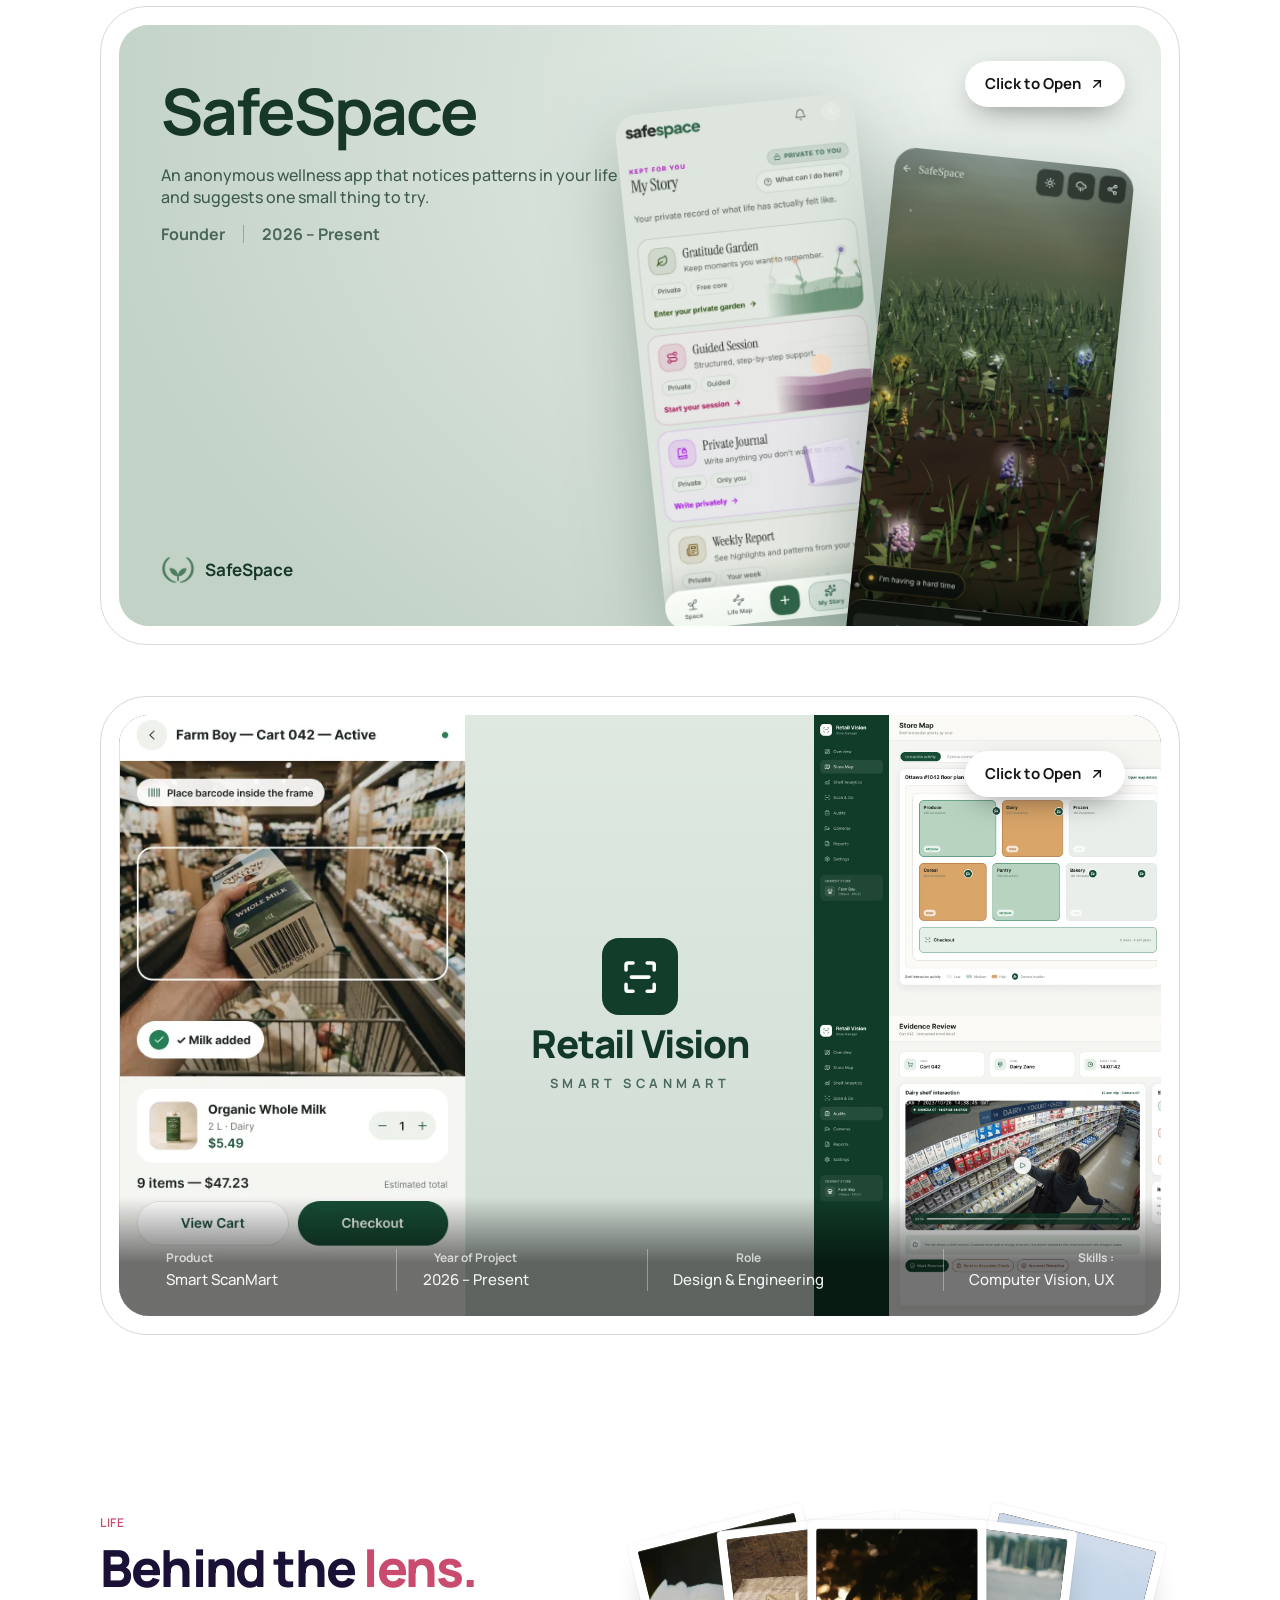
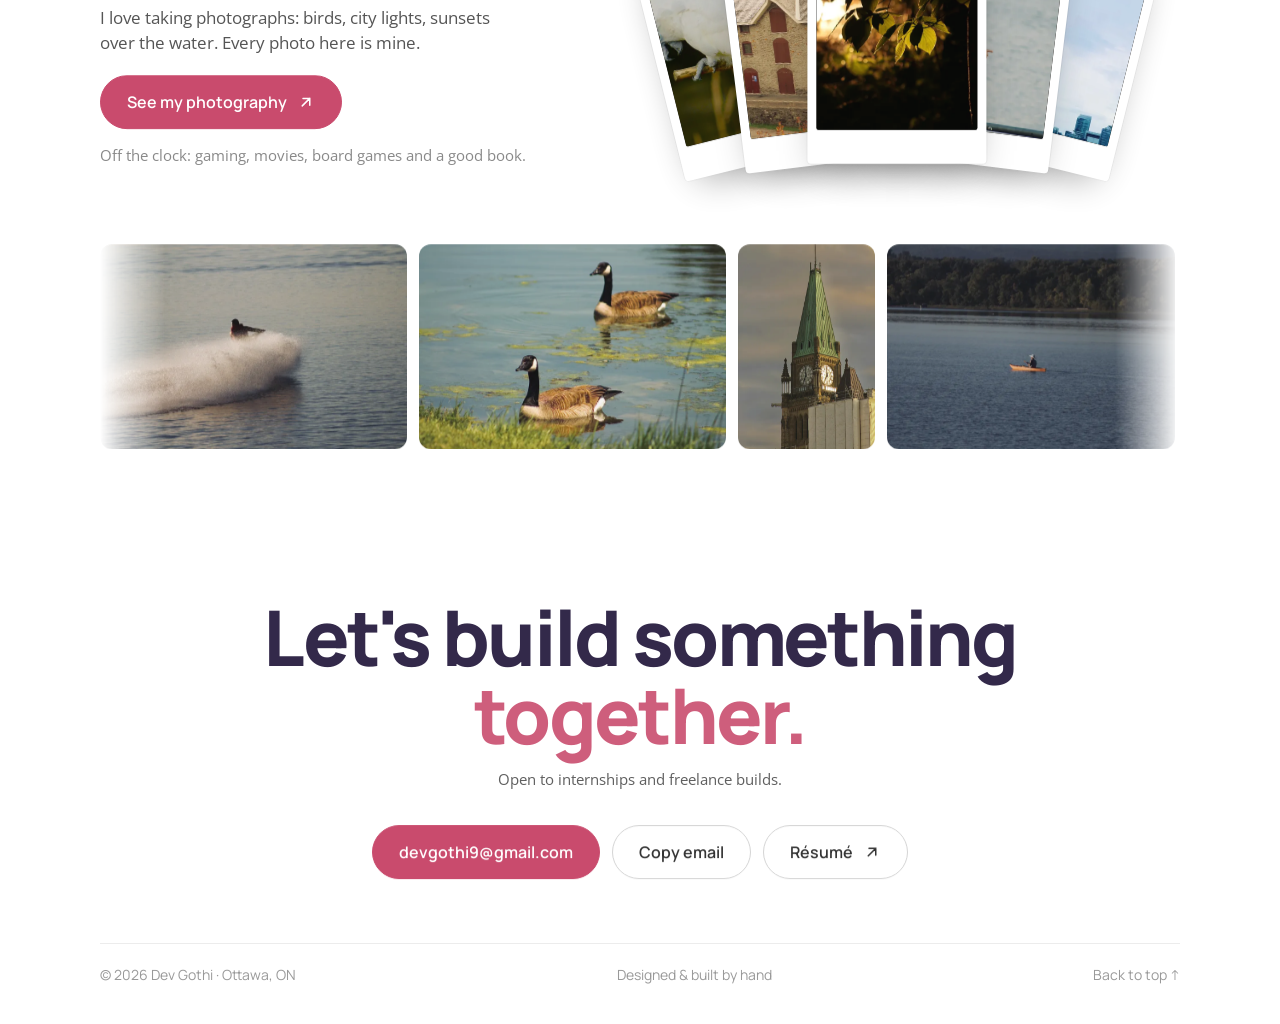
==== commit ada5b9ef: "Founder roles start in 2026; LinkedIn replaces GitHub - SafeSpace and Retail Vision founder dates no" ====
--- a/index.html
+++ b/index.html
@@ -47,8 +47,8 @@
 
 <!-- socials -->
 <div class="socials">
-  <a href="https://github.com/devgothi9" target="_blank" rel="noopener" aria-label="GitHub">
-    <svg viewBox="0 0 36 36"><rect x="2" y="2" width="32" height="32" rx="5" fill="currentColor"/><path fill="#fff" d="M18 7.5a10.5 10.5 0 0 0-3.3 20.5c.5.1.7-.2.7-.5v-1.9c-2.9.6-3.5-1.2-3.5-1.2-.5-1.2-1.2-1.6-1.2-1.6-1-.7.1-.6.1-.6 1 .1 1.6 1.1 1.6 1.1.9 1.6 2.5 1.1 3.1.9.1-.7.4-1.1.7-1.4-2.3-.3-4.8-1.2-4.8-5.2 0-1.1.4-2.1 1.1-2.8-.1-.3-.5-1.4.1-2.9 0 0 .9-.3 2.9 1.1a10 10 0 0 1 5.2 0c2-1.4 2.9-1.1 2.9-1.1.6 1.5.2 2.6.1 2.9.7.7 1.1 1.7 1.1 2.8 0 4-2.5 4.9-4.8 5.2.4.3.7 1 .7 1.9v2.9c0 .3.2.6.7.5A10.5 10.5 0 0 0 18 7.5Z"/></svg>
+  <a href="https://www.linkedin.com/in/dev-gothi-11730b32b" target="_blank" rel="noopener" aria-label="LinkedIn">
+    <svg viewBox="0 0 36 36"><rect x="2" y="2" width="32" height="32" rx="5" fill="currentColor"/><path fill="#fff" d="M9.6 14.2h3.9V27H9.6zM11.6 8a2.3 2.3 0 1 1 0 4.5 2.3 2.3 0 0 1 0-4.5Zm4.4 6.2h3.7v1.8h.1c.5-1 1.8-2.1 3.8-2.1 4 0 4.8 2.7 4.8 6.1V27h-3.9v-6.2c0-1.5 0-3.4-2.1-3.4s-2.4 1.6-2.4 3.3V27H16z"/></svg>
   </a>
   <a href="https://mail.google.com/mail/?view=cm&amp;fs=1&amp;to=devgothi9@gmail.com" target="_blank" rel="noopener" aria-label="Email me on Gmail">
     <svg viewBox="0 0 36 36"><rect x="2" y="6" width="32" height="24" rx="3" fill="none" stroke="currentColor" stroke-width="3.2"/><path d="M4 9.5 18 21 32 9.5" fill="none" stroke="currentColor" stroke-width="3.2" stroke-linejoin="round"/><path d="M3.5 28.5 13.5 17M32.5 28.5 22.5 17" stroke="currentColor" stroke-width="3.2"/></svg>
@@ -81,12 +81,12 @@
       <a class="xp" href="#safespace" data-case="safespace" data-open="Open case study" style="--x:17;--y:20;--r:-3deg;--dx:16px;--dy:6px" data-depth="0.9">
         <span class="xp__logo" style="background:#e3ebe5"><img src="assets/work/ss-mark.webp" alt="" width="30" height="25"></span>
         <span class="xp__body"><b>Founder &amp; Full&#8209;Stack Dev</b><span>SafeSpace</span></span>
-        <span class="xp__date"><i class="xp__live"></i>2025 – Now</span>
+        <span class="xp__date"><i class="xp__live"></i>2026 – Now</span>
       </a>
       <a class="xp" href="#retail-vision" data-case="retail-vision" data-open="Open case study" style="--x:83;--y:20;--r:3deg;--dx:-16px;--dy:6px" data-depth="1.1">
         <span class="xp__logo" style="background:#123d2b"><svg viewBox="0 0 24 24" fill="none" stroke="#fff" stroke-width="2" stroke-linecap="round"><path d="M5 9V6a1 1 0 0 1 1-1h3M15 5h3a1 1 0 0 1 1 1v3M19 15v3a1 1 0 0 1-1 1h-3M9 19H6a1 1 0 0 1-1-1v-3M8 12h8"/></svg></span>
         <span class="xp__body"><b>Founder</b><span>Retail Vision</span></span>
-        <span class="xp__date"><i class="xp__live"></i>2025 – Now</span>
+        <span class="xp__date"><i class="xp__live"></i>2026 – Now</span>
       </a>
       <div class="xp" style="--x:17;--y:64;--r:2deg;--dx:16px;--dy:-6px" data-depth="1.2">
         <span class="xp__logo" style="background:#0b6e4f"><svg viewBox="0 0 24 24"><path d="M10 6h4v4h4v4h-4v4h-4v-4H6v-4h4z" fill="#fff"/></svg></span>
@@ -156,7 +156,7 @@
           <div class="card__text">
             <h3 class="card__name">SafeSpace</h3>
             <p class="card__desc">An anonymous wellness app that notices patterns in your life and suggests one small thing to try.</p>
-            <div class="card__inside"><span>Founder</span><i></i><span>2025 – Present</span></div>
+            <div class="card__inside"><span>Founder</span><i></i><span>2026 – Present</span></div>
           </div>
           <div class="card__logo"><img src="assets/work/ss-mark.webp" alt="" width="34" height="28">SafeSpace</div>
           <span class="card__open">Click to Open <svg viewBox="0 0 24 24" fill="none" stroke="currentColor" stroke-width="2.2" stroke-linecap="round"><path d="M7 17 17 7M8 7h9v9"/></svg></span>
@@ -181,7 +181,7 @@
           </div>
           <div class="card__meta">
             <div><small>Product</small><span>Smart ScanMart</span></div>
-            <div><small>Year of Project</small><span>2025 – Present</span></div>
+            <div><small>Year of Project</small><span>2026 – Present</span></div>
             <div><small>Role</small><span>Design &amp; Engineering</span></div>
             <div><small>Skills :</small><span>Computer Vision, UX</span></div>
           </div>
@@ -306,7 +306,7 @@
       <p class="cs-lede" data-reveal>A private place to let things out, and <span class="pink">make sense</span> of them.</p>
       <dl class="cs-meta" data-reveal>
         <div><dt class="mono">Role</dt><dd>Founder, solo build</dd></div>
-        <div><dt class="mono">Timeline</dt><dd>Jan 2025 – now</dd></div>
+        <div><dt class="mono">Timeline</dt><dd>2026 – now</dd></div>
         <div><dt class="mono">Stack</dt><dd>Next.js 14 · Supabase · Stripe · Claude API</dd></div>
         <div><dt class="mono">Status</dt><dd><a href="https://www.thesafespace.dev/" target="_blank" rel="noopener">Live ↗</a> · Android in review</dd></div>
       </dl>
@@ -320,7 +320,7 @@
           <div class="card__text">
             <h3 class="card__name">SafeSpace</h3>
             <p class="card__desc">An anonymous wellness app that notices patterns in your life and suggests one small thing to try.</p>
-            <div class="card__inside"><span>Founder</span><i></i><span>2025 – Present</span></div>
+            <div class="card__inside"><span>Founder</span><i></i><span>2026 – Present</span></div>
           </div>
           <div class="card__logo"><img src="assets/work/ss-mark.webp" alt="" width="34" height="28">SafeSpace</div>
         </div></div></section>
@@ -455,7 +455,7 @@
           </div>
           <div class="card__meta">
             <div><small>Product</small><span>Smart ScanMart</span></div>
-            <div><small>Year of Project</small><span>2025 – Present</span></div>
+            <div><small>Year of Project</small><span>2026 – Present</span></div>
             <div><small>Role</small><span>Design &amp; Engineering</span></div>
             <div><small>Skills :</small><span>Computer Vision, UX</span></div>
           </div>
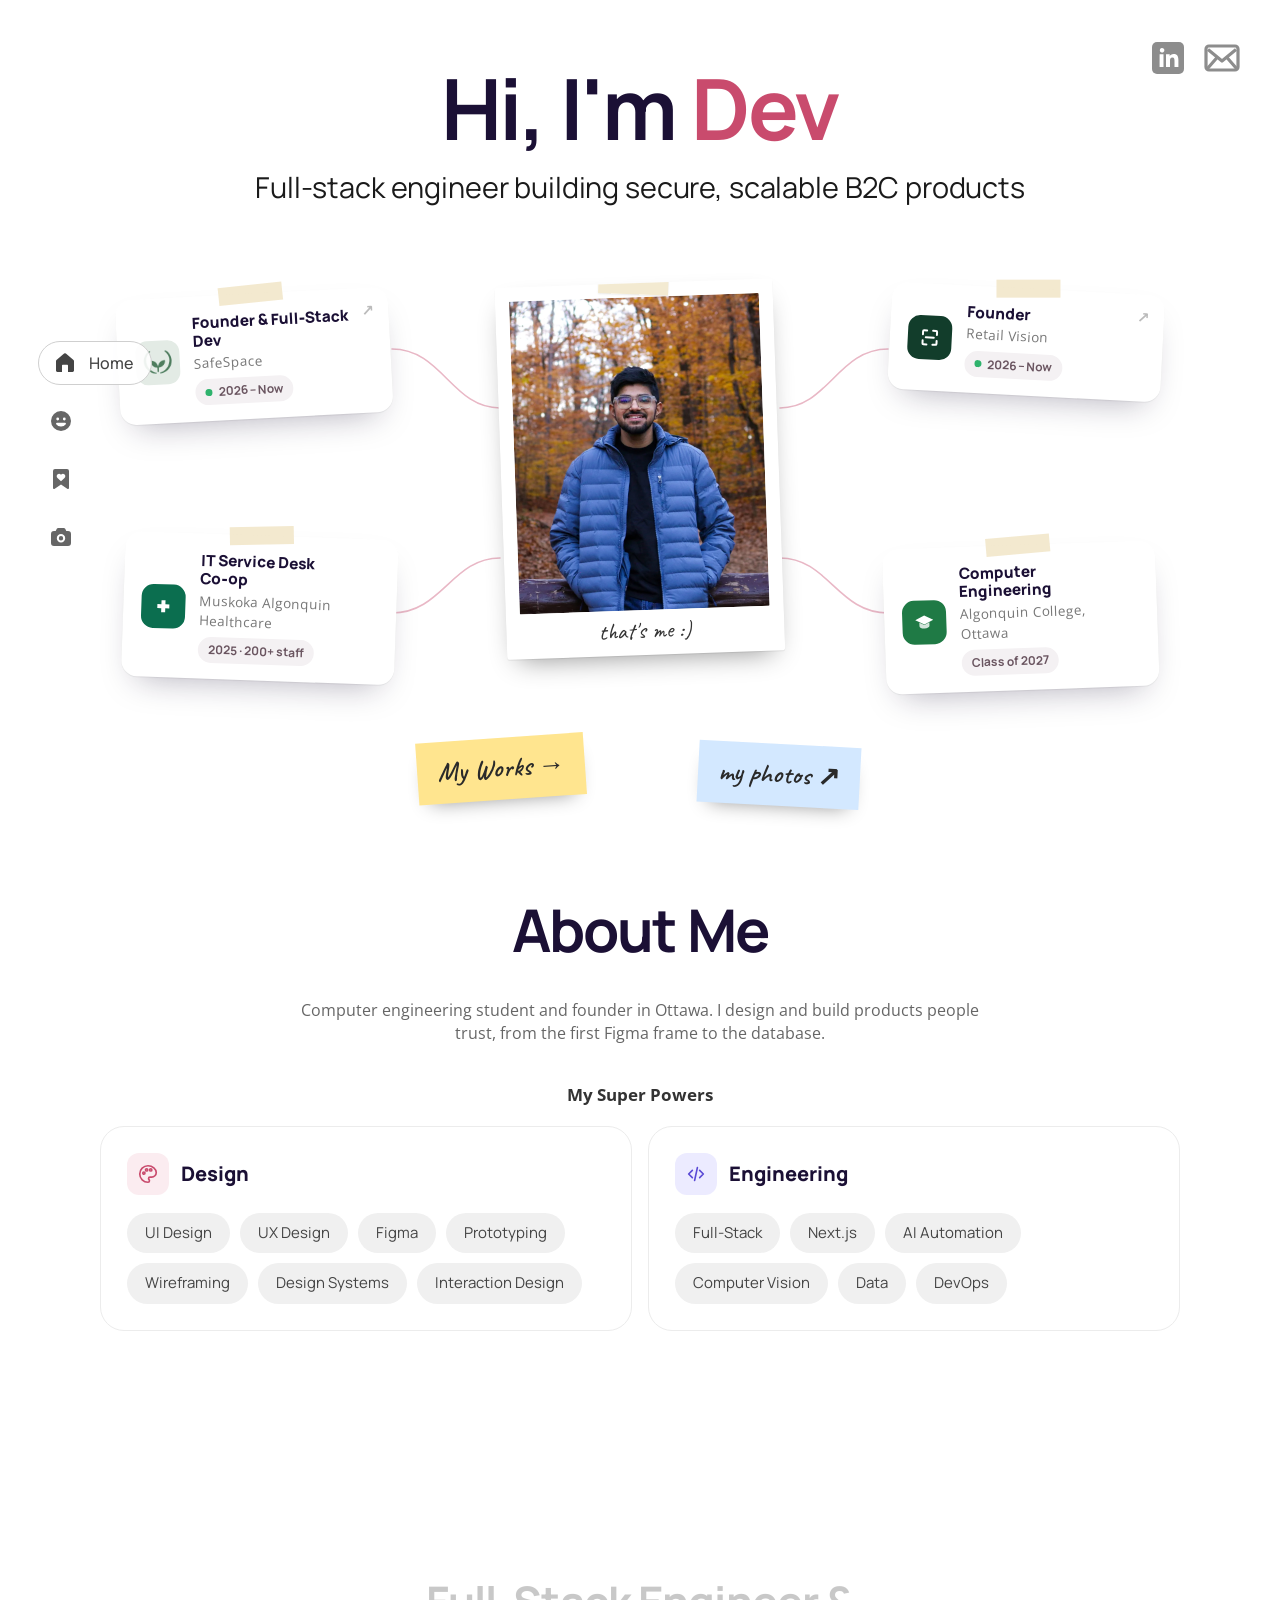
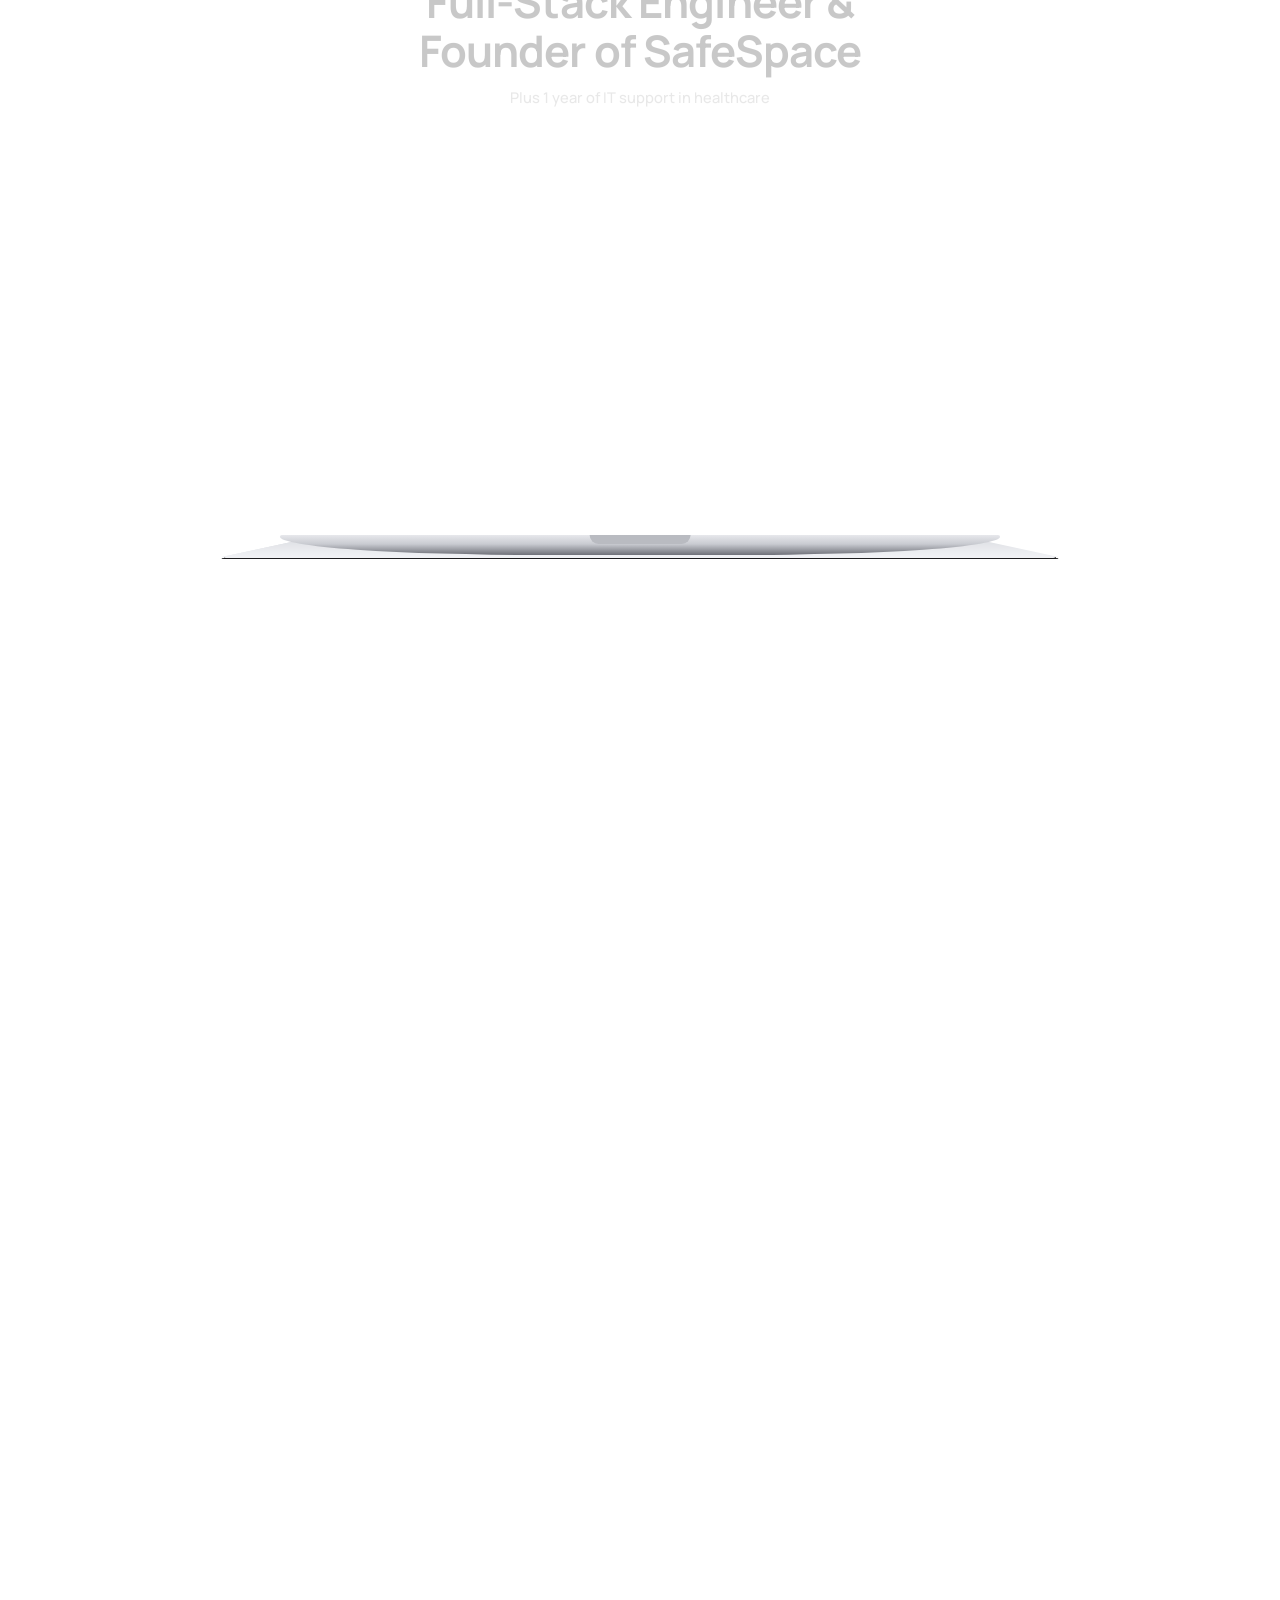
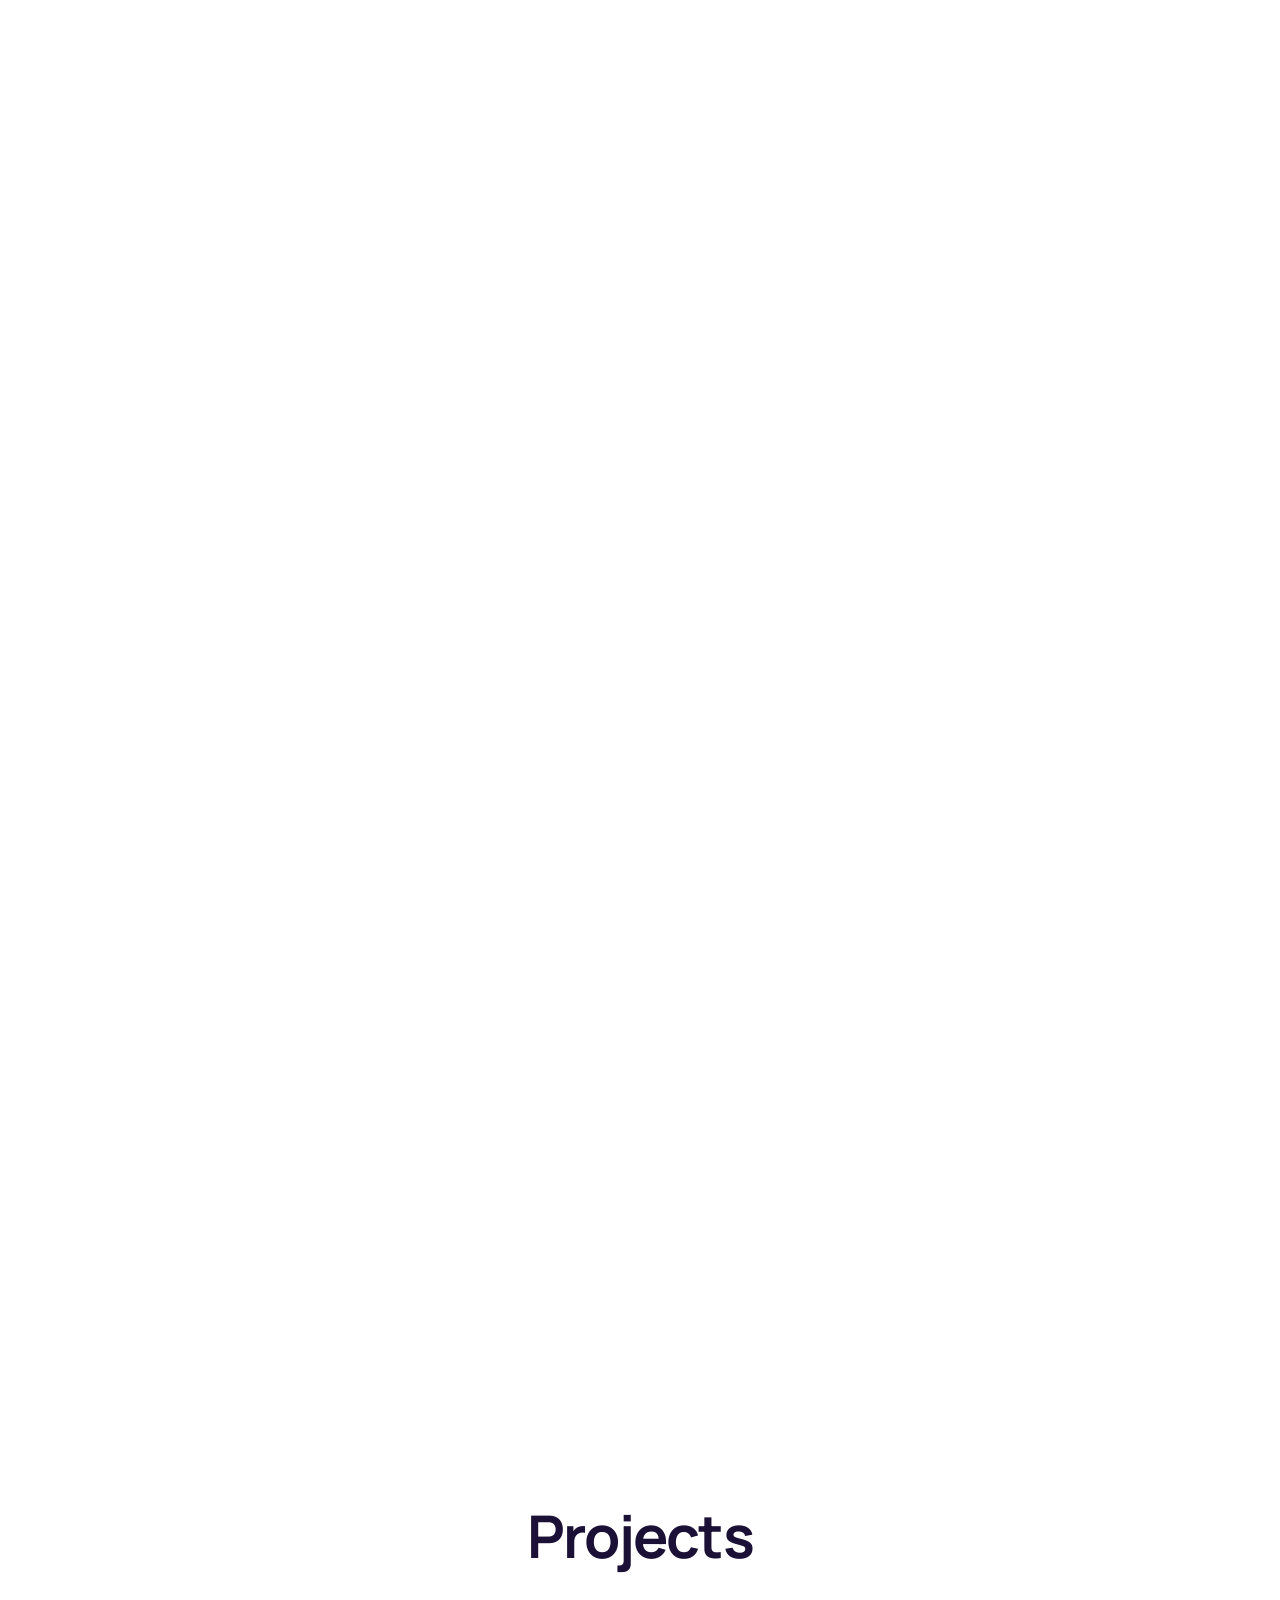
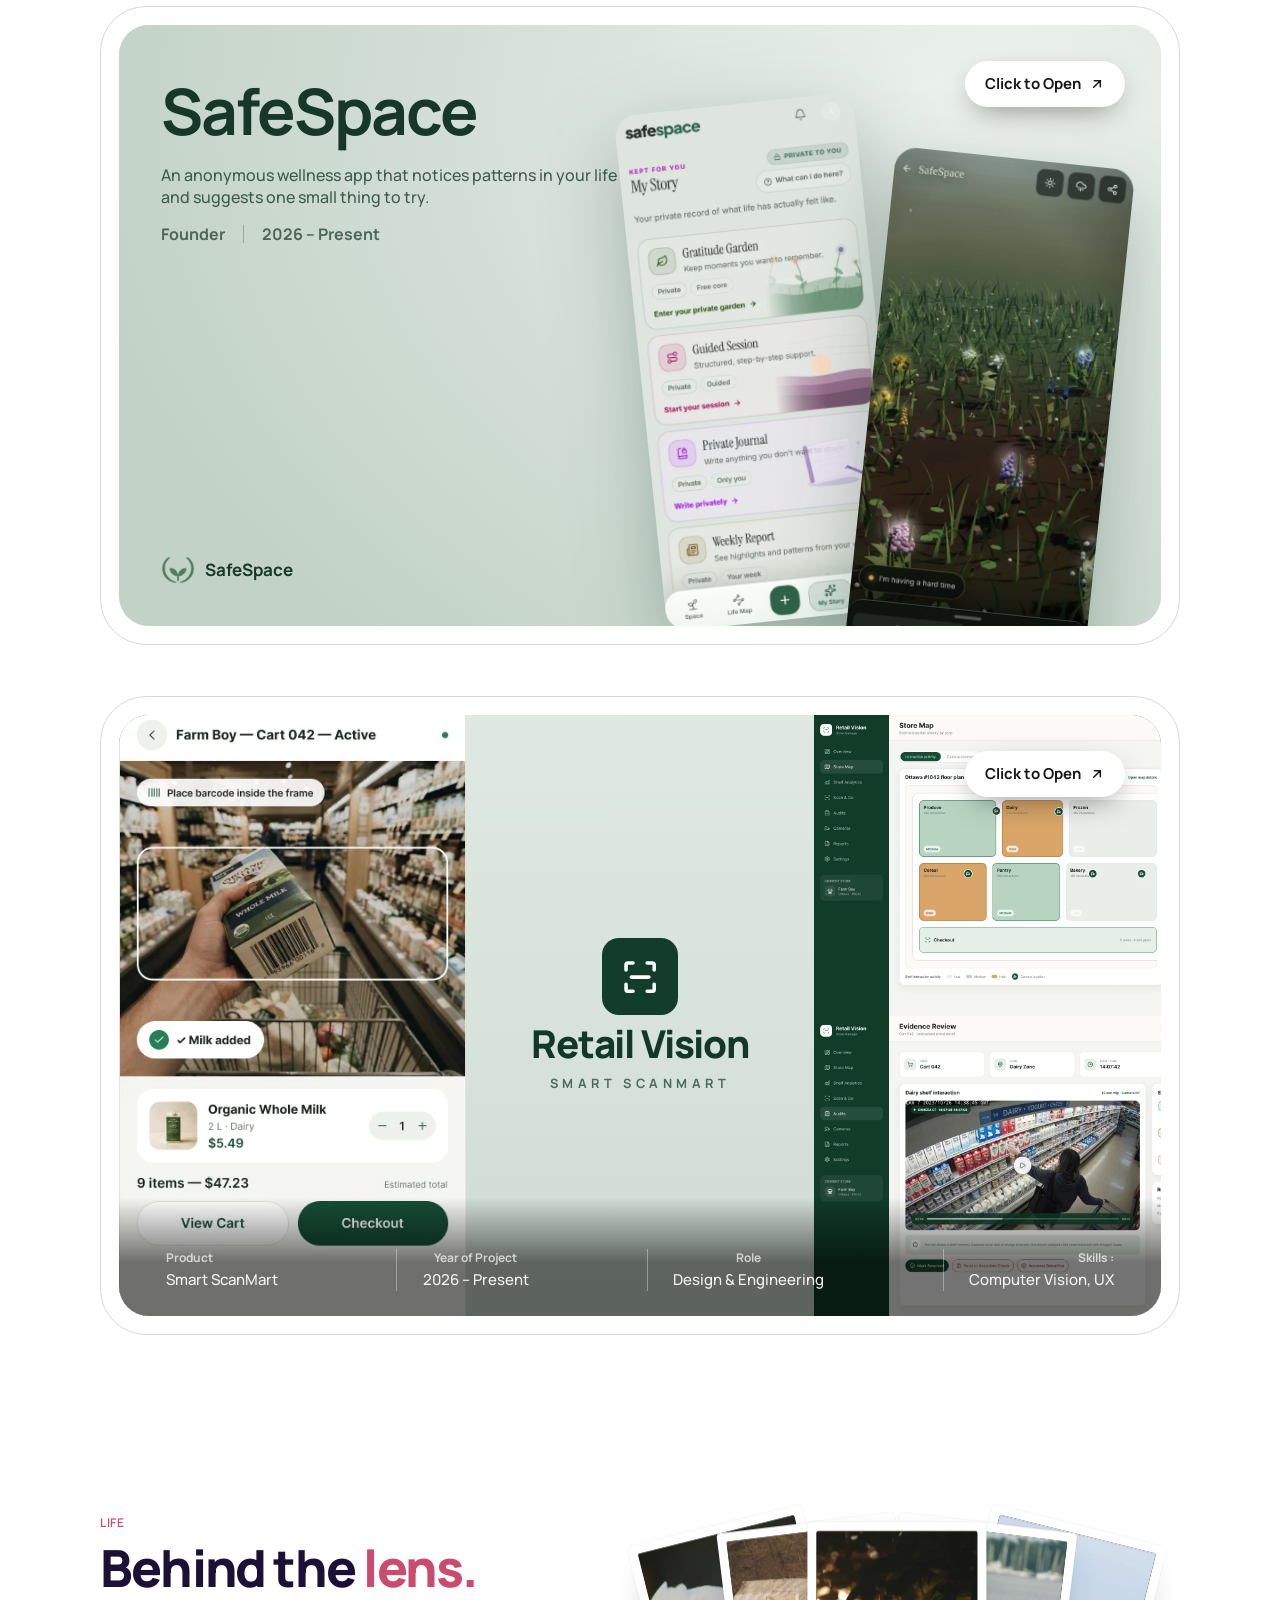
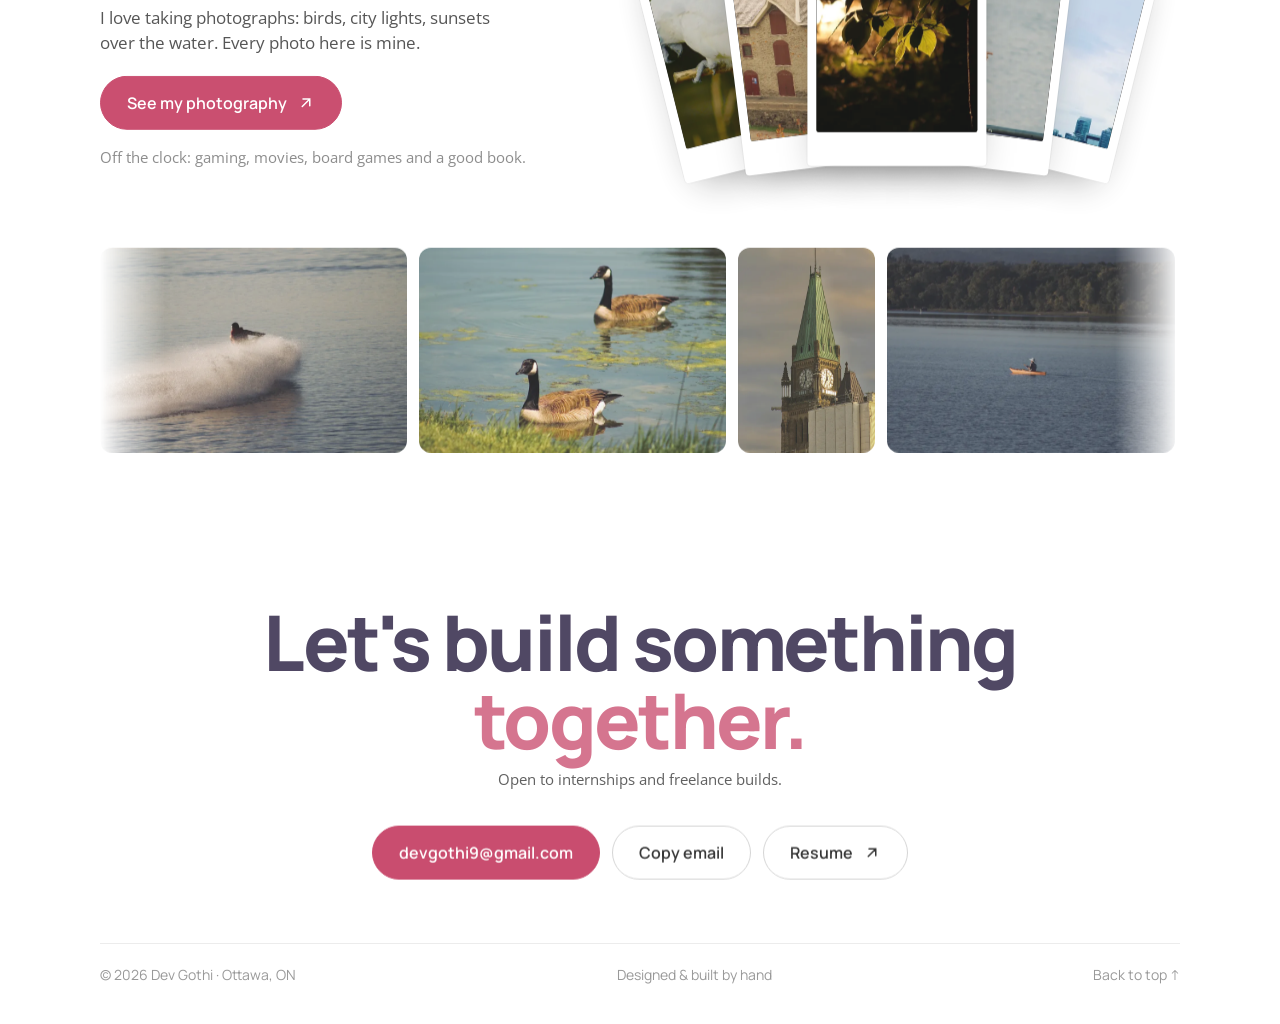
==== commit c59d0c39: "Add Figma and UI/UX to resume; spell Resume without accents - Resume Web Development line now lists " ====
--- a/index.html
+++ b/index.html
@@ -253,7 +253,7 @@
     <div class="contact__btns" data-reveal>
       <a class="btn btn--pink" href="https://mail.google.com/mail/?view=cm&amp;fs=1&amp;to=devgothi9@gmail.com" target="_blank" rel="noopener">devgothi9@gmail.com</a>
       <button class="btn" type="button" data-copy="devgothi9@gmail.com">Copy email</button>
-      <a class="btn" href="assets/DevGothi_Resume.pdf" data-resume>Résumé <svg viewBox="0 0 24 24" fill="none" stroke="currentColor" stroke-width="2" stroke-linecap="round"><path d="M7 17 17 7M8 7h9v9"/></svg></a>
+      <a class="btn" href="assets/DevGothi_Resume.pdf" data-resume>Resume <svg viewBox="0 0 24 24" fill="none" stroke="currentColor" stroke-width="2" stroke-linecap="round"><path d="M7 17 17 7M8 7h9v9"/></svg></a>
     </div>
     <footer class="footer">
       <span>© 2026 Dev Gothi · Ottawa, ON</span>
@@ -265,16 +265,16 @@
 </main>
 
 <!-- ================= RÉSUMÉ VIEWER ================= -->
-<div class="resume" id="resume" role="dialog" aria-modal="true" aria-label="Résumé" hidden>
+<div class="resume" id="resume" role="dialog" aria-modal="true" aria-label="Resume" hidden>
   <div class="resume__bar">
-    <b>Dev Gothi — Résumé</b>
+    <b>Dev Gothi — Resume</b>
     <div class="resume__actions">
       <a class="resume__pdf" href="assets/DevGothi_Resume.pdf" target="_blank" rel="noopener">Open PDF ↗</a>
-      <button class="lb__btn resume__close" type="button" data-resume-close aria-label="Close résumé"><svg viewBox="0 0 24 24" fill="none" stroke="currentColor" stroke-width="2.2" stroke-linecap="round"><path d="M6 6l12 12M18 6 6 18"/></svg></button>
+      <button class="lb__btn resume__close" type="button" data-resume-close aria-label="Close resume"><svg viewBox="0 0 24 24" fill="none" stroke="currentColor" stroke-width="2.2" stroke-linecap="round"><path d="M6 6l12 12M18 6 6 18"/></svg></button>
     </div>
   </div>
   <div class="resume__scroll" data-lenis-prevent>
-    <img src="assets/resume/page-1.webp" alt="Dev Gothi résumé" width="1275" height="1650" loading="lazy">
+    <img src="assets/resume/page-1.webp" alt="Dev Gothi resume" width="1275" height="1650" loading="lazy">
   </div>
 </div>
 
--- a/assets/css/style.css
+++ b/assets/css/style.css
@@ -624,7 +624,7 @@
   .ss2__phone--b { right: 6%; top: 52%; }
 }
 
-/* Résumé viewer */
+/* Resume viewer */
 .resume { position: fixed; inset: 0; z-index: 270; display: flex; flex-direction: column; background: rgba(20, 16, 24, 0.9); }
 .resume[hidden] { display: none; }
 .resume__bar { flex: none; display: flex; align-items: center; justify-content: space-between; gap: 12px; padding: calc(12px + env(safe-area-inset-top, 0px)) clamp(16px, 3vw, 32px) 12px; color: #fff; }
